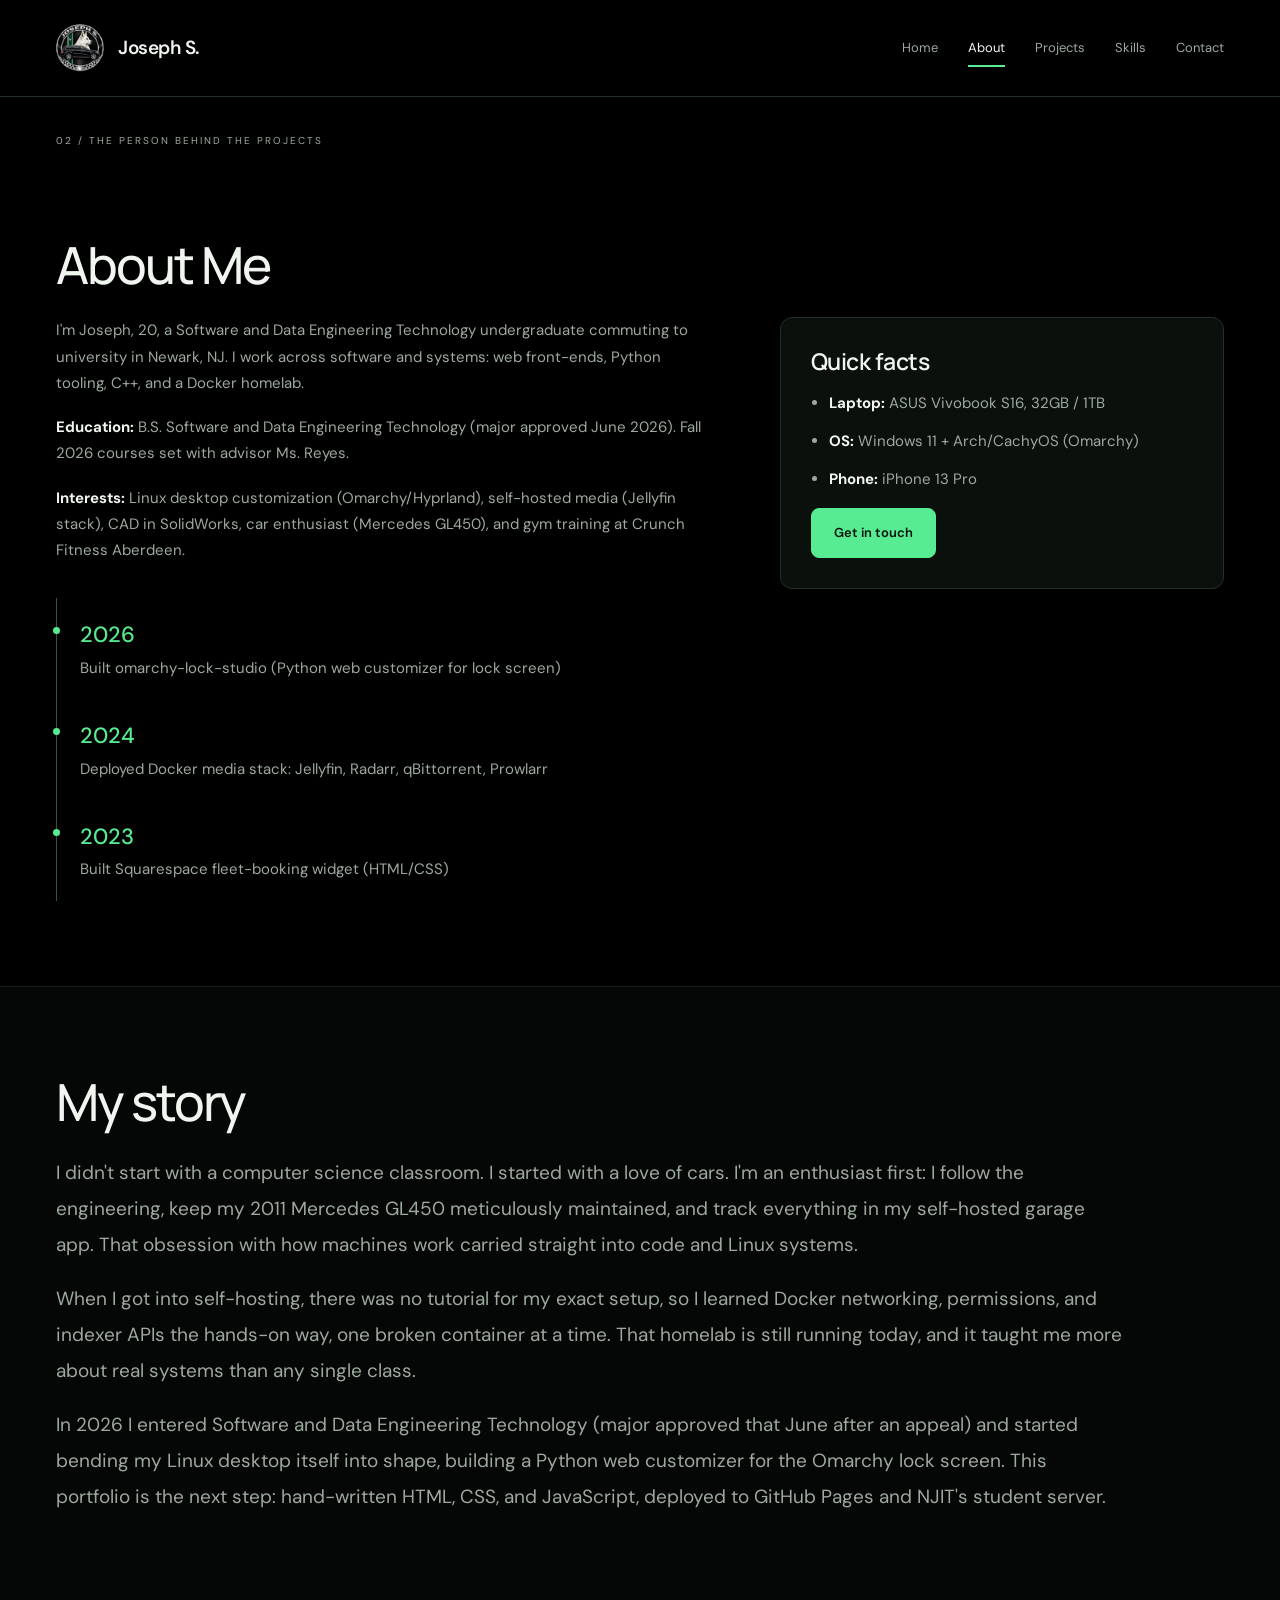
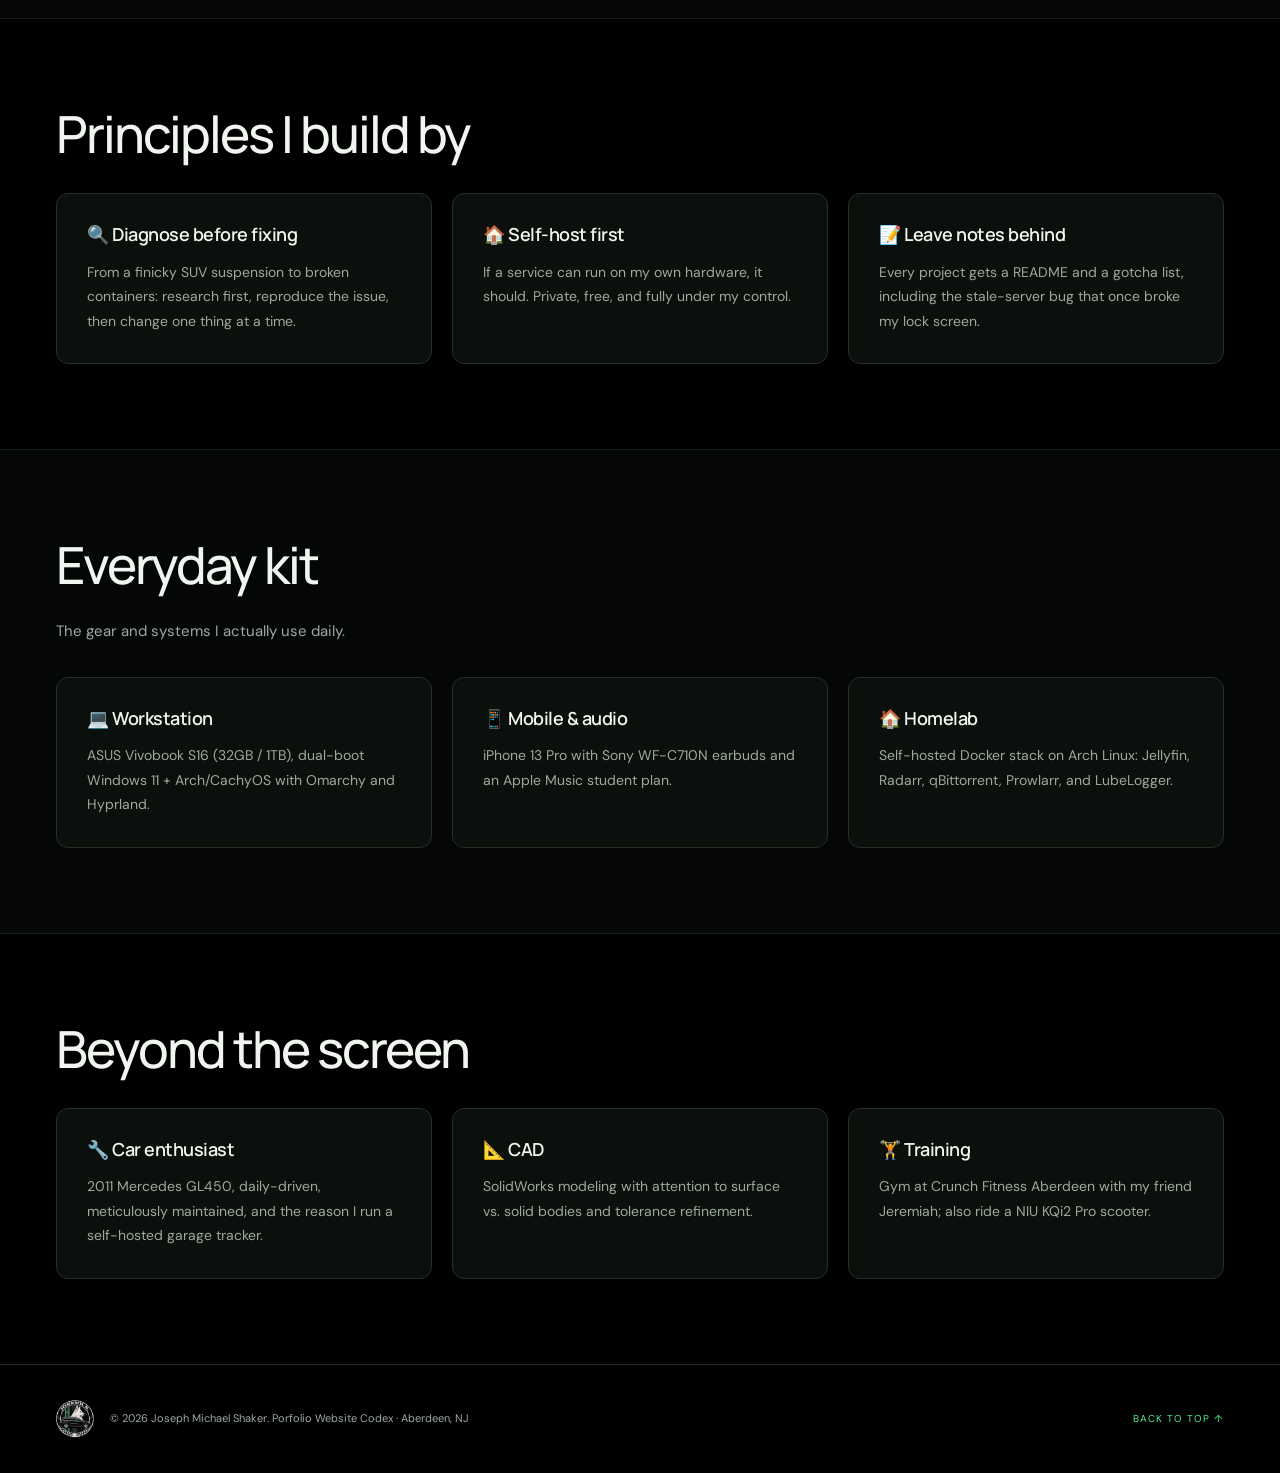
==== about.html @ 9e09e81d "Customize five-page Joseph Shaker portfolio with accessible motion" ====
<!DOCTYPE html>
<html lang="en">
<head>
  <meta charset="UTF-8" />
  <meta name="viewport" content="width=device-width, initial-scale=1.0" />
  <meta name="theme-color" content="#000000" />
  <meta name="description" content="About Joseph Michael Shaker, background, education, and interests." />
  <title>Porfolio Website Codex | About Me | Joseph Michael Shaker</title>
  <link rel="icon" href="assets/logo.png" />
  <link rel="stylesheet" href="styles.css" />
</head>
<body id="top">
  <div class="scroll-progress" aria-hidden="true"></div>
  <a class="skip-link" href="#main">Skip to main content</a>

  <header class="site-header">
    <div class="container header-inner">
      <a class="brand" href="index.html" aria-label="Joseph Shaker home"><img class="logo" src="assets/logo.png" alt="Joseph S. logo" width="512" height="512" /><span>Joseph S.</span></a>
      <nav class="site-nav" id="site-nav" aria-label="Primary">
        <ul>
          <li><a href="index.html" class="nav-link">Home</a></li>
          <li><a href="about.html" class="nav-link active" aria-current="page">About</a></li>
          <li><a href="projects.html" class="nav-link">Projects</a></li>
          <li><a href="skills.html" class="nav-link">Skills</a></li>
          <li><a href="contact.html" class="nav-link">Contact</a></li>
        </ul>
      </nav>
      <button class="nav-toggle" id="nav-toggle" aria-expanded="false" aria-controls="site-nav" aria-label="Toggle navigation menu">
        <span></span><span></span><span></span>
      </button>
    </div>
  </header>

  <main id="main">
    <div class="page-label container">02 / THE PERSON BEHIND THE PROJECTS</div>
    <section id="about" class="section" aria-labelledby="about-heading">
      <div class="container">
        <h2 id="about-heading">About Me</h2>
        <div class="two-col">
          <div>
            <p>I'm Joseph, 20, a Software and Data Engineering Technology undergraduate commuting to university in Newark, NJ. I work across software and systems: web front-ends, Python tooling, C++, and a Docker homelab.</p>
            <p><strong>Education:</strong> B.S. Software and Data Engineering Technology (major approved June 2026). Fall 2026 courses set with advisor Ms. Reyes.</p>
            <p><strong>Interests:</strong> Linux desktop customization (Omarchy/Hyprland), self-hosted media (Jellyfin stack), CAD in SolidWorks, car enthusiast (Mercedes GL450), and gym training at Crunch Fitness Aberdeen.</p>
            <div class="timeline">
              <div class="timeline-item"><span>2026</span>Built omarchy-lock-studio (Python web customizer for lock screen)</div>
              <div class="timeline-item"><span>2024</span>Deployed Docker media stack: Jellyfin, Radarr, qBittorrent, Prowlarr</div>
              <div class="timeline-item"><span>2023</span>Built Squarespace fleet-booking widget (HTML/CSS)</div>
            </div>
          </div>
          <aside class="info-card" aria-label="Quick facts">
            <h3>Quick facts</h3>
            <ul>
              <li><strong>Laptop:</strong> ASUS Vivobook S16, 32GB / 1TB</li>
              <li><strong>OS:</strong> Windows 11 + Arch/CachyOS (Omarchy)</li>
              <li><strong>Phone:</strong> iPhone 13 Pro</li>
            </ul>
            <a class="btn btn-primary" href="contact.html">Get in touch</a>
          </aside>
        </div>
      </div>
    </section>

    <section class="section section-alt story" aria-labelledby="story-heading">
      <div class="container">
        <h2 id="story-heading">My story</h2>
        <p>I didn't start with a computer science classroom. I started with a love of cars. I'm an enthusiast first: I follow the engineering, keep my 2011 Mercedes GL450 meticulously maintained, and track everything in my self-hosted garage app. That obsession with how machines work carried straight into code and Linux systems.</p>
        <p>When I got into self-hosting, there was no tutorial for my exact setup, so I learned Docker networking, permissions, and indexer APIs the hands-on way, one broken container at a time. That homelab is still running today, and it taught me more about real systems than any single class.</p>
        <p>In 2026 I entered Software and Data Engineering Technology (major approved that June after an appeal) and started bending my Linux desktop itself into shape, building a Python web customizer for the Omarchy lock screen. This portfolio is the next step: hand-written HTML, CSS, and JavaScript, deployed to GitHub Pages and NJIT's student server.</p>
      </div>
    </section>

    <section class="section" aria-labelledby="principles-heading">
      <div class="container">
        <h2 id="principles-heading">Principles I build by</h2>
        <div class="card-grid">
          <div class="mini-card">
            <h3>🔍 Diagnose before fixing</h3>
            <p>From a finicky SUV suspension to broken containers: research first, reproduce the issue, then change one thing at a time.</p>
          </div>
          <div class="mini-card">
            <h3>🏠 Self-host first</h3>
            <p>If a service can run on my own hardware, it should. Private, free, and fully under my control.</p>
          </div>
          <div class="mini-card">
            <h3>📝 Leave notes behind</h3>
            <p>Every project gets a README and a gotcha list, including the stale-server bug that once broke my lock screen.</p>
          </div>
        </div>
      </div>
    </section>

    <section class="section section-alt" aria-labelledby="kit-heading">
      <div class="container">
        <h2 id="kit-heading">Everyday kit</h2>
        <p class="section-sub">The gear and systems I actually use daily.</p>
        <div class="card-grid">
          <div class="mini-card">
            <h3>💻 Workstation</h3>
            <p>ASUS Vivobook S16 (32GB / 1TB), dual-boot Windows 11 + Arch/CachyOS with Omarchy and Hyprland.</p>
          </div>
          <div class="mini-card">
            <h3>📱 Mobile &amp; audio</h3>
            <p>iPhone 13 Pro with Sony WF-C710N earbuds and an Apple Music student plan.</p>
          </div>
          <div class="mini-card">
            <h3>🏠 Homelab</h3>
            <p>Self-hosted Docker stack on Arch Linux: Jellyfin, Radarr, qBittorrent, Prowlarr, and LubeLogger.</p>
          </div>
        </div>
      </div>
    </section>

    <section class="section" aria-labelledby="beyond-heading">
      <div class="container">
        <h2 id="beyond-heading">Beyond the screen</h2>
        <div class="card-grid">
          <div class="mini-card">
            <h3>🔧 Car enthusiast</h3>
            <p>2011 Mercedes GL450, daily-driven, meticulously maintained, and the reason I run a self-hosted garage tracker.</p>
          </div>
          <div class="mini-card">
            <h3>📐 CAD</h3>
            <p>SolidWorks modeling with attention to surface vs. solid bodies and tolerance refinement.</p>
          </div>
          <div class="mini-card">
            <h3>🏋️ Training</h3>
            <p>Gym at Crunch Fitness Aberdeen with my friend Jeremiah; also ride a NIU KQi2 Pro scooter.</p>
          </div>
        </div>
      </div>
    </section>
  </main>

  <footer class="site-footer">
    <div class="container footer-inner">
      <p class="footer-brand"><img class="footer-logo" src="assets/logo.png" alt="Joseph S. logo" width="512" height="512" /><span>© <span id="year"></span> Joseph Michael Shaker. Porfolio Website Codex · Aberdeen, NJ</span></p>
      <p><a href="#top">Back to top ↑</a></p>
    </div>
  </footer>

  <script src="script.js" defer></script>
</body>
</html>
---- styles.css ----
@import url('https://fonts.googleapis.com/css2?family=DM+Sans:wght@400;500;600;700&family=Manrope:wght@400;500;600;700;800&display=swap');
:root{--bg:#000;--card:#0b100d;--text:#f1f5f0;--muted:#9da99f;--accent:#57ec91;--border:#223028;--ease:cubic-bezier(.16,1,.3,1);--max:1280px}
*{box-sizing:border-box}html{scroll-behavior:smooth;scroll-padding-top:100px}body{margin:0;background:var(--bg);color:var(--text);font:15px/1.75 'DM Sans',system-ui,sans-serif}h1,h2,h3{font-family:'Manrope',system-ui,sans-serif;line-height:1.15}h1{font-size:clamp(58px,6.6vw,98px);font-weight:500;letter-spacing:-5px;margin:25px 0}h2{font-size:clamp(32px,4vw,56px);font-weight:500;letter-spacing:-2px;margin:0 0 24px}h3{font-size:20px;font-weight:600;letter-spacing:-.5px;margin:0 0 15px}p{margin:0 0 18px;color:var(--muted)}strong{color:var(--text)}a{color:var(--accent);text-decoration:none;text-underline-offset:5px}a:hover{text-decoration:underline}button,input,textarea{font:inherit}button{cursor:pointer}button,a,input,textarea,summary,[tabindex]{-webkit-tap-highlight-color:transparent}a:focus-visible,button:focus-visible,input:focus-visible,textarea:focus-visible,summary:focus-visible,[tabindex]:focus-visible{outline:3px solid var(--accent);outline-offset:5px}img{max-width:100%;display:block}.container{width:calc(100% - 112px);max-width:var(--max);margin:auto}.sr-only{position:absolute;width:1px;height:1px;padding:0;margin:-1px;overflow:hidden;clip-path:inset(50%);white-space:nowrap;border:0}.skip-link{position:fixed;top:-100px;left:24px;z-index:110;background:var(--accent);color:#000;padding:10px 20px;border-radius:6px}.skip-link:focus{top:12px}.scroll-progress{position:fixed;top:0;left:0;height:3px;width:100%;transform:scaleX(0);transform-origin:left;background:var(--accent);z-index:100;pointer-events:none}
.site-header{position:sticky;top:0;z-index:50;background:#000e;border-bottom:1px solid var(--border);backdrop-filter:blur(18px);-webkit-backdrop-filter:blur(18px)}.header-inner{display:flex;justify-content:space-between;align-items:center;height:96px;transition:height .6s var(--ease)}.site-header.scrolled .header-inner{height:66px}.brand{display:flex;align-items:center;gap:14px;color:var(--text);font-size:19px;font-weight:600;letter-spacing:-.5px}.brand:hover{text-decoration:none}.logo{width:48px;height:48px;object-fit:contain;border-radius:10px;transition:width .6s var(--ease),height .6s var(--ease)}.scrolled .logo{width:38px;height:38px}.site-nav ul{display:flex;gap:30px;margin:0;padding:0;list-style:none}.nav-link{display:block;font-size:13px;color:var(--muted);padding:9px 0;position:relative}.nav-link.active,.nav-link:hover{color:var(--text);text-decoration:none}.nav-link.active:after{content:'';position:absolute;bottom:1px;left:0;right:0;height:2px;background:var(--accent)}.nav-toggle{display:none;background:transparent;border:1px solid var(--border);border-radius:8px;padding:8px;color:var(--accent)}.nav-toggle span{width:23px;height:2px;background:currentColor;display:block;margin:5px}.page-label{font-size:10px;letter-spacing:2px;color:var(--muted);padding-top:35px}.hero{padding:60px 0 80px;position:relative;overflow:hidden}.hero:before{content:'';position:absolute;right:-150px;top:-150px;width:700px;height:700px;background:radial-gradient(ellipse,#13332188,transparent 65%);pointer-events:none}.hero-grid{display:grid;grid-template-columns:1.5fr .85fr;gap:70px;align-items:center}.hero h1 span{color:var(--accent)}.eyebrow{font-size:10px;letter-spacing:2px;color:var(--muted);display:flex;align-items:center;gap:12px}.status-dot{height:7px;width:7px;background:var(--accent);border-radius:50%;box-shadow:0 0 15px #57ec9144}.subtitle{color:var(--accent);font-size:17px;min-height:32px}.caret{animation:blink 1s steps(1) infinite}@keyframes blink{50%{opacity:0}}.lede{font-size:17px;line-height:1.85;max-width:55ch}.hero-actions{display:flex;gap:12px;flex-wrap:wrap;margin:30px 0}.btn{display:inline-flex;align-items:center;justify-content:center;padding:13px 22px;border:1px solid var(--border);border-radius:8px;font-size:13px;font-weight:600;transition:background .25s,transform .25s}.btn:hover{text-decoration:none;transform:translateY(-2px)}.btn-primary{background:var(--accent);color:#07120b;border-color:var(--accent)}.btn-primary:hover{background:#90ffb8}.btn-ghost{color:var(--text);background:#0b100d}.hero-meta{padding:0;list-style:none;font-size:11px;color:var(--muted);display:flex;flex-wrap:wrap;gap:8px 20px;max-width:500px}.hero-card{border:1px solid #314239;background:#0d1510;border-radius:16px;padding:14px 14px 24px;position:relative;transform:translateY(var(--parallax,0px)) rotate(2deg);box-shadow:0 24px 70px #0008}.portrait-frame{overflow:hidden;border-radius:9px}.headshot{width:100%;aspect-ratio:1/1.08;object-fit:cover;object-position:center 25%;transform:scale(var(--scrub-scale,1));transition:transform .15s linear}.portrait-label{display:block;font-size:8px;letter-spacing:2px;color:var(--accent);margin:20px 12px 12px}.hero-card-name{font-family:'Manrope',sans-serif;font-size:23px;letter-spacing:-.8px;color:var(--text);margin:0 12px 3px}.hero-card-role{font-size:12px;margin:0 12px 15px}.hero-card-tags{display:flex;gap:7px;flex-wrap:wrap;margin:0 12px}.hero-card-tags span{font-size:10px;border:1px solid #2e4436;border-radius:5px;padding:3px 10px;color:var(--accent)}.ticker{overflow:hidden;border-block:1px solid var(--border);padding:20px 0;background:#050805}.ticker-track{display:flex;width:max-content;animation:ticker 45s linear infinite;gap:40px}.ticker-track span{font-family:'Manrope',sans-serif;font-size:13px;color:var(--muted);white-space:nowrap;letter-spacing:.5px}.ticker-track span:before{content:'✦';color:var(--accent);margin-right:40px}.ticker:hover .ticker-track,.ticker:focus .ticker-track,.ticker:focus-within .ticker-track{animation-play-state:paused}@keyframes ticker{to{transform:translateX(-50%)}}
.section{padding:85px 0}.section-alt{background:#040705;border-block:1px solid #152019}.section-sub{max-width:65ch;margin-bottom:32px}.stats-band{display:grid;grid-template-columns:repeat(4,1fr);border:1px solid var(--border);border-radius:12px;overflow:hidden;margin-top:30px;background:var(--card)}.stat{padding:32px;border-right:1px solid var(--border)}.stat:last-child{border:0}.stat b{display:block;font-family:'Manrope',sans-serif;font-size:62px;line-height:1.25;font-weight:500;letter-spacing:-3px;color:var(--accent)}.stat span{font-size:12px;color:var(--muted)}.feature-grid,.card-grid{display:grid;grid-template-columns:repeat(3,minmax(0,1fr));gap:20px;margin-top:30px}.feature-card{border:1px solid var(--border);border-radius:12px;background:var(--card);overflow:hidden;transition:border-color .3s,transform .5s var(--ease)}.feature-card:hover{transform:translateY(-5px);border-color:#476750}.feature-card img{width:100%;aspect-ratio:16/10;object-fit:cover;object-position:top;transform:scale(calc(var(--scrub-scale,1) + var(--hover-scale,0)));transition:transform .4s var(--ease)}.feature-card:hover img{--hover-scale:.04}.feature-card>div{position:relative;padding:25px;background:var(--card);border-top:1px solid var(--border)}.feature-card h3{font-size:19px}.feature-card p{font-size:13px;margin-bottom:16px}.feature-card p:last-child{margin:0}.feature-card a{display:inline-block;padding:6px 0}.mini-card,.info-card,.skill-group,.step{padding:30px;background:var(--card);border:1px solid var(--border);border-radius:12px}.mini-card{transition:border-color .3s}.mini-card:hover{border-color:#41604b}.mini-card p{font-size:14px}.mini-card p:last-child{margin-bottom:0}.mini-card h3{font-size:18px}.steps{display:grid;grid-template-columns:repeat(4,minmax(0,1fr));gap:18px;counter-reset:step;margin-top:30px}.steps-3{grid-template-columns:repeat(3,minmax(0,1fr))}.step{counter-increment:step}.step h3{font-size:17px}.step h3:before{content:counter(step,decimal-leading-zero);display:block;color:var(--accent);font-size:12px;letter-spacing:2px;margin-bottom:35px}.step p{font-size:13px;margin:0}.mt{margin-top:70px}.cta-banner{margin-top:60px;border:1px solid #36513e;border-radius:14px;padding:40px;background:linear-gradient(120deg,#112319,#050806);display:flex;justify-content:space-between;align-items:center;gap:30px}.cta-banner h3{font-size:26px;max-width:620px}.cta-banner p{margin:0;max-width:60ch}.cta-banner .btn{flex-shrink:0}.two-col{display:grid;grid-template-columns:1.25fr .85fr;gap:70px;align-items:start}.info-card h3{font-size:23px}.info-card ul{padding-left:18px;color:var(--muted)}.info-card li{margin:12px 0}.timeline{margin-top:35px;display:grid;gap:0}.timeline-item{padding:18px 0 18px 23px;border-left:1px solid #35563f;position:relative;color:var(--muted)}.timeline-item:before{content:'';position:absolute;left:-4px;top:29px;width:7px;height:7px;border-radius:50%;background:var(--accent)}.timeline-item span{display:block;color:var(--accent);font-size:22px;font-weight:500}.story p{font-size:19px;line-height:1.9;max-width:82ch}
.carousel{position:relative}.carousel:focus-visible{border-radius:12px}.carousel-track{display:grid;gap:25px}.project-card{border:1px solid var(--border);border-radius:14px;overflow:hidden;background:var(--card);scroll-margin-top:110px}.project-image{background:#070a08;overflow:hidden;border-bottom:1px solid var(--border);padding:24px}.project-image img{width:100%;height:auto;max-height:600px;object-fit:contain;transform:scale(calc(var(--scrub-scale,1) + var(--hover-scale,0)));transition:transform .4s var(--ease)}.project-image:hover img{--hover-scale:.025}.project-body{padding:36px;max-width:1000px}.project-body h3{font-size:32px;letter-spacing:-1px}.project-body p{max-width:80ch}.stack{font-size:11px;color:var(--accent);letter-spacing:.7px}.highlights{padding-left:20px;color:var(--muted);font-size:14px}.highlights li{margin:7px 0}.carousel-controls{display:flex;justify-content:space-between;align-items:center;gap:15px;margin:24px 0}.carousel-controls[hidden],.project-card[hidden]{display:none}.carousel-controls>button{padding:10px 20px;background:var(--card);border:1px solid var(--border);border-radius:7px;color:var(--text)}.dots{display:flex;gap:9px}.dots button{height:12px;width:12px;border:0;border-radius:50%;background:#34443a;padding:0;position:relative}.dots button:before{content:'';position:absolute;inset:-10px}.dots button[aria-pressed=true]{background:var(--accent)}.project-grid-fallback{padding:25px;background:var(--card);border:1px solid var(--border);border-radius:12px}.small-note{font-size:12px;color:var(--muted)}code{font-size:.88em;overflow-wrap:anywhere;color:#c4ead0}
.skills-grid{display:grid;grid-template-columns:1fr 1.2fr .9fr;gap:20px}.skill-list{list-style:none;padding:0;display:grid;gap:24px}.skill-list span{font-size:13px;display:block;margin-bottom:9px}.bar{height:5px;border-radius:4px;background:#1c2a21;overflow:hidden}.bar i{display:block;width:var(--w);height:100%;background:var(--accent);border-radius:4px;transition:width 1.5s var(--ease)}.motion-ready .skill-list li:not(.visible) .bar i{width:0}.chips{display:flex;gap:9px;flex-wrap:wrap;list-style:none;padding:0}.chips li{padding:6px 11px;border:1px solid #2b4133;border-radius:6px;font-size:12px;color:#c9ddcd;background:#101b13}.checklist{padding-left:18px;color:var(--muted);font-size:13px}.checklist li{margin:12px 0}.contact-list{list-style:none;padding:0;display:grid;gap:13px;margin:30px 0}.contact-list a{overflow-wrap:anywhere}.heading-row{display:flex;gap:20px;align-items:center;margin-bottom:30px}.heading-row h2{font-size:64px;margin:0}.heading-logo{width:64px;height:64px;border-radius:10px;object-fit:contain}.badge{display:inline-flex;align-items:center;gap:7px;padding:7px 12px;border:1px solid #34503d;background:#102017;color:var(--accent);font-size:11px;border-radius:20px}.contact-form{background:var(--card);border:1px solid var(--border);border-radius:14px;padding:32px}.form-note{font-size:12px}.field{display:grid;gap:8px;margin-bottom:14px}label{font-size:12px;color:var(--text)}input,textarea{width:100%;background:#020503;border:1px solid #33483a;border-radius:7px;color:var(--text);padding:12px 14px}textarea{resize:vertical;min-height:130px}input[aria-invalid=true],textarea[aria-invalid=true]{border-color:#fa9f9f}.error{min-height:18px;color:#fa9f9f;font-size:11px}#form-status{margin:18px 0 0;color:var(--accent);font-size:12px}.contact-form .btn{width:100%}.faq{margin-top:80px;max-width:var(--max)}.faq details{border-bottom:1px solid var(--border);padding:22px 0}.faq summary{cursor:pointer;color:var(--text);font-size:17px;list-style:none;display:flex;justify-content:space-between;gap:20px}.faq summary::-webkit-details-marker{display:none}.faq summary:after{content:'+';color:var(--accent);font-size:25px;line-height:1}.faq details[open] summary:after{content:'−'}.faq details p{max-width:80ch;margin:18px 0 0}.site-footer{border-top:1px solid var(--border);padding:35px 0}.footer-inner{display:flex;justify-content:space-between;gap:25px;align-items:center}.footer-inner p{margin:0;font-size:11px}.footer-brand{display:flex;align-items:center;gap:16px}.footer-logo{width:38px;height:38px;object-fit:contain;border-radius:8px;flex-shrink:0}.site-footer a{font-size:10px;letter-spacing:1px;text-transform:uppercase}
.motion-ready .reveal{opacity:0;transform:translateY(32px);transition:opacity .95s var(--ease),transform .95s var(--ease)}.motion-ready .reveal.visible{opacity:1;transform:none}.motion-ready .hero-text>*{animation:rise .9s var(--ease) both}.motion-ready .hero-text>*:nth-child(2){animation-delay:.08s}.motion-ready .hero-text>*:nth-child(3){animation-delay:.16s}.motion-ready .hero-text>*:nth-child(4){animation-delay:.24s}.motion-ready .hero-text>*:nth-child(5){animation-delay:.32s}.motion-ready .hero-text>*:nth-child(6){animation-delay:.4s}@keyframes rise{from{opacity:0;transform:translateY(26px)}to{opacity:1;transform:none}}
@media(min-width:1600px){:root{--max:1420px}.hero{padding:90px 0 110px}h1{font-size:110px}.hero-grid{gap:110px}}
@media(max-width:1100px){.container{width:calc(100% - 72px)}.hero-grid{gap:40px;grid-template-columns:1.3fr .8fr}h1{font-size:70px}.two-col{gap:35px}.skills-grid{grid-template-columns:1fr 1fr}.skill-group:last-child{grid-column:1/-1}.steps{grid-template-columns:repeat(2,minmax(0,1fr))}.steps-3{grid-template-columns:repeat(3,minmax(0,1fr))}.mini-card,.skill-group,.step{padding:24px}.hero-meta{display:grid}.feature-card>div{padding:20px}}
@media(max-width:800px){.container{width:calc(100% - 48px)}.header-inner{height:80px}.js .nav-toggle{display:block}.js .site-nav{display:none;position:absolute;top:100%;left:0;right:0;background:#050b07;border-bottom:1px solid var(--border);padding:20px 24px}.js .site-nav.open{display:block}.js .site-nav ul{display:grid;gap:10px}.site-nav ul{gap:14px}.nav-link{font-size:12px}.brand{font-size:16px;gap:8px}.logo{width:38px;height:38px}.hero-grid{grid-template-columns:1fr 1fr;gap:25px}h1{font-size:54px;letter-spacing:-3px}.lede{font-size:14px}.subtitle{font-size:13px}.eyebrow{font-size:8px;letter-spacing:1px}.hero-card-name{font-size:19px}.hero-card-role{font-size:10px}.portrait-label{font-size:7px;letter-spacing:1px}.feature-grid,.card-grid{grid-template-columns:repeat(2,minmax(0,1fr))}.feature-card:last-child,.mini-card:last-child:nth-child(odd){grid-column:1/-1}.feature-card:last-child img{max-height:280px}.two-col{grid-template-columns:1fr}.info-card{max-width:600px}.stats-band{grid-template-columns:repeat(2,1fr)}.stat:nth-child(2){border-right:0}.stat:nth-child(-n+2){border-bottom:1px solid var(--border)}.steps-3{grid-template-columns:1fr}.cta-banner{padding:30px}.project-body{padding:28px}.section{padding:65px 0}}
@media(max-width:560px){.container{width:calc(100% - 36px)}.page-label{padding-top:25px;font-size:8px}.hero{padding:40px 0 55px}.hero-grid,.two-col,.feature-grid,.card-grid,.skills-grid,.steps,.stats-band{grid-template-columns:1fr}.hero-grid{gap:40px}h1{font-size:58px;letter-spacing:-3px}h2{font-size:36px}.hero-card{max-width:350px;width:100%;margin:auto;transform:translateY(var(--parallax,0px)) rotate(1deg)}.hero-card-name{font-size:23px}.hero-card-role{font-size:12px}.portrait-label{font-size:8px}.lede{font-size:15px}.subtitle{font-size:14px}.hero-meta{font-size:10px}.feature-card:last-child,.mini-card:last-child:nth-child(odd),.skill-group:last-child{grid-column:auto}.stat{display:flex;align-items:center;gap:28px;border-right:0;border-bottom:1px solid var(--border);padding:20px 28px}.stat b{min-width:80px;font-size:48px}.stat span{font-size:13px}.cta-banner{display:block;padding:25px}.cta-banner .btn{margin-top:25px}.cta-banner h3{font-size:23px}.project-image{padding:10px}.project-body{padding:23px}.project-body h3{font-size:25px}.contact-form{padding:24px}.heading-row h2{font-size:48px}.heading-logo{width:48px;height:48px}.footer-inner{flex-wrap:wrap}.site-nav ul{flex-wrap:wrap;gap:8px 16px}.site-nav{max-width:240px}.js .site-nav{max-width:none}.site-header:not(.scrolled) .header-inner{height:auto;min-height:80px;padding-block:15px}.js .site-header:not(.scrolled) .header-inner{height:80px;padding-block:0}.section{padding:50px 0}.story p{font-size:16px}}
@media(prefers-reduced-motion:reduce){html{scroll-behavior:auto}*,*:before,*:after{animation:none!important;transition:none!important}.motion-ready .reveal{opacity:1;transform:none}.hero-card{transform:none}.headshot,.project-image img,.feature-card img{transform:none!important}.motion-ready .skill-list li:not(.visible) .bar i{width:var(--w)}.ticker-track{animation:none;flex-wrap:wrap;width:auto;gap:15px}.ticker-track span:before{margin-right:15px}.ticker-track span:nth-child(n+13){display:none}}
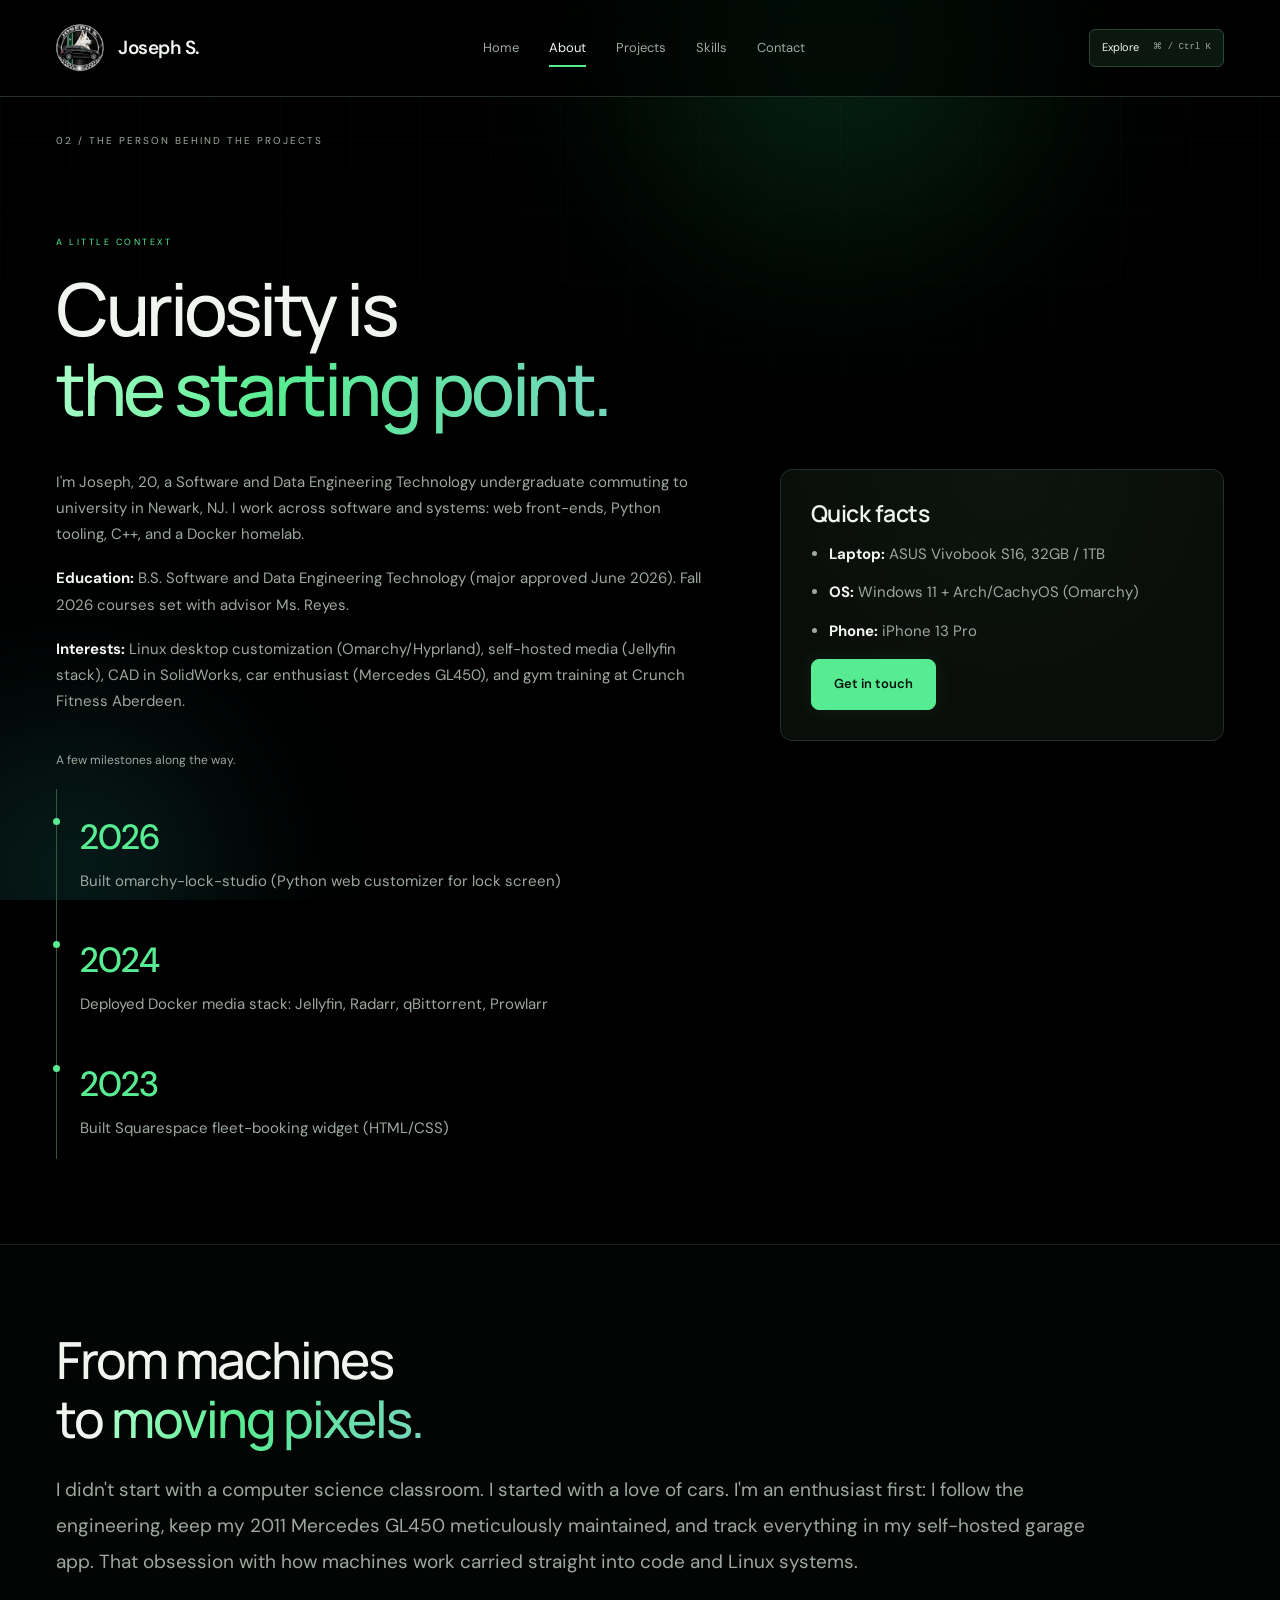
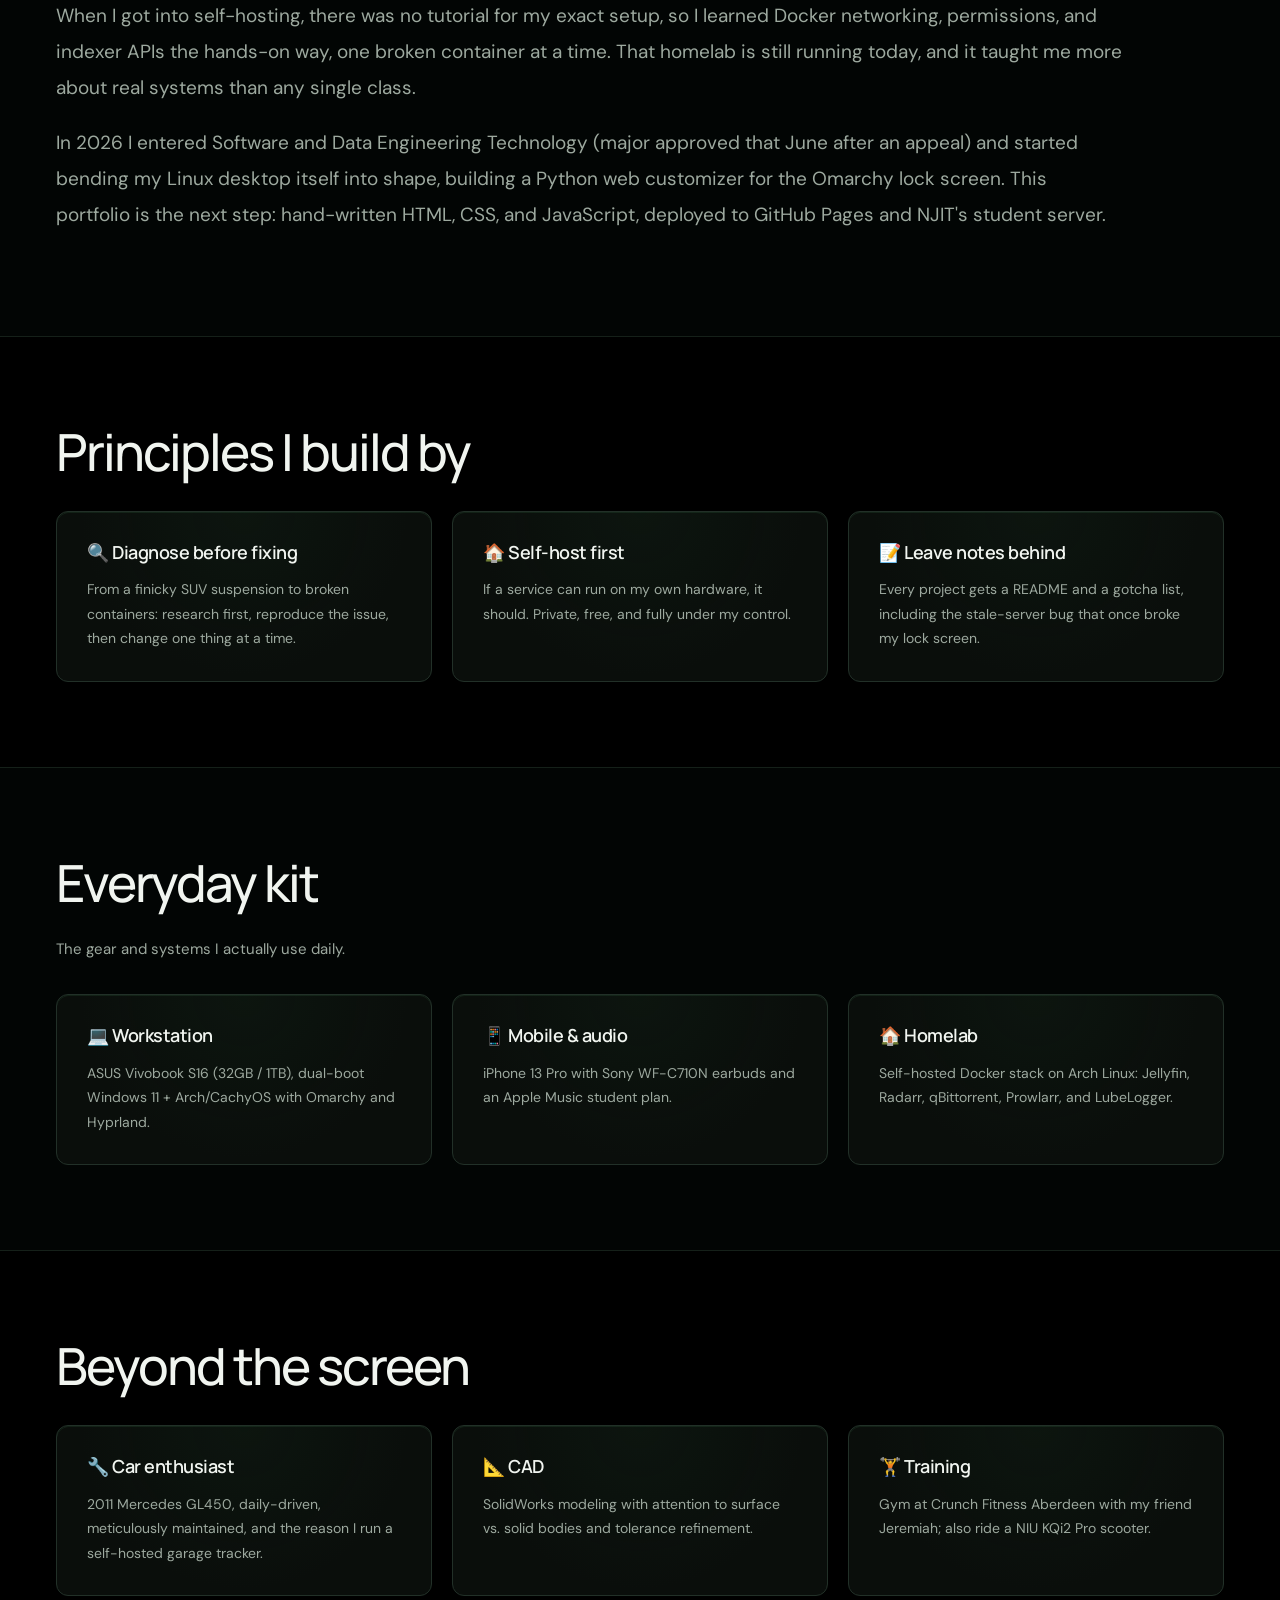
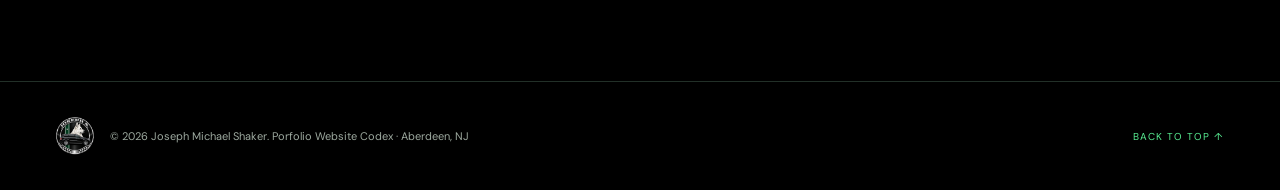
==== commit b641e4e9: "Add luminous interactive design and QR digital contact card" ====
--- a/about.html
+++ b/about.html
@@ -10,6 +10,7 @@
   <link rel="stylesheet" href="styles.css" />
 </head>
 <body id="top">
+  <div class="ambient-scene" aria-hidden="true"><div class="ambient-orb orb-a"></div><div class="ambient-orb orb-b"></div><div class="ambient-grid"></div></div>
   <div class="scroll-progress" aria-hidden="true"></div>
   <a class="skip-link" href="#main">Skip to main content</a>
 
@@ -25,6 +26,7 @@
           <li><a href="contact.html" class="nav-link">Contact</a></li>
         </ul>
       </nav>
+      <button class="quick-nav-button" type="button" data-open-command aria-label="Open quick navigation">Explore <kbd>⌘ / Ctrl K</kbd></button>
       <button class="nav-toggle" id="nav-toggle" aria-expanded="false" aria-controls="site-nav" aria-label="Toggle navigation menu">
         <span></span><span></span><span></span>
       </button>
@@ -35,13 +37,13 @@
     <div class="page-label container">02 / THE PERSON BEHIND THE PROJECTS</div>
     <section id="about" class="section" aria-labelledby="about-heading">
       <div class="container">
-        <h2 id="about-heading">About Me</h2>
+        <div class="section-kicker">A LITTLE CONTEXT</div><h1 id="about-heading" class="page-title">Curiosity is<br><span class="gradient-text">the starting point.</span></h1>
         <div class="two-col">
           <div>
             <p>I'm Joseph, 20, a Software and Data Engineering Technology undergraduate commuting to university in Newark, NJ. I work across software and systems: web front-ends, Python tooling, C++, and a Docker homelab.</p>
             <p><strong>Education:</strong> B.S. Software and Data Engineering Technology (major approved June 2026). Fall 2026 courses set with advisor Ms. Reyes.</p>
             <p><strong>Interests:</strong> Linux desktop customization (Omarchy/Hyprland), self-hosted media (Jellyfin stack), CAD in SolidWorks, car enthusiast (Mercedes GL450), and gym training at Crunch Fitness Aberdeen.</p>
-            <div class="timeline">
+            <div class="timeline"><p class="small-note">A few milestones along the way.</p>
               <div class="timeline-item"><span>2026</span>Built omarchy-lock-studio (Python web customizer for lock screen)</div>
               <div class="timeline-item"><span>2024</span>Deployed Docker media stack: Jellyfin, Radarr, qBittorrent, Prowlarr</div>
               <div class="timeline-item"><span>2023</span>Built Squarespace fleet-booking widget (HTML/CSS)</div>
@@ -62,7 +64,7 @@
 
     <section class="section section-alt story" aria-labelledby="story-heading">
       <div class="container">
-        <h2 id="story-heading">My story</h2>
+        <h2 id="story-heading">From machines<br>to <span class="gradient-text">moving pixels.</span></h2>
         <p>I didn't start with a computer science classroom. I started with a love of cars. I'm an enthusiast first: I follow the engineering, keep my 2011 Mercedes GL450 meticulously maintained, and track everything in my self-hosted garage app. That obsession with how machines work carried straight into code and Linux systems.</p>
         <p>When I got into self-hosting, there was no tutorial for my exact setup, so I learned Docker networking, permissions, and indexer APIs the hands-on way, one broken container at a time. That homelab is still running today, and it taught me more about real systems than any single class.</p>
         <p>In 2026 I entered Software and Data Engineering Technology (major approved that June after an appeal) and started bending my Linux desktop itself into shape, building a Python web customizer for the Omarchy lock screen. This portfolio is the next step: hand-written HTML, CSS, and JavaScript, deployed to GitHub Pages and NJIT's student server.</p>
@@ -138,6 +140,13 @@
     </div>
   </footer>
 
+  <dialog class="command-dialog" id="command-dialog" aria-labelledby="command-title">
+    <div class="command-head"><h2 id="command-title">Where to next?</h2><button type="button" data-close-command aria-label="Close quick navigation">×</button></div>
+    <label for="command-search" class="sr-only">Search pages</label><input id="command-search" type="search" placeholder="Find a page or project…" autocomplete="off" />
+    <nav aria-label="Quick navigation" class="command-links">
+      <a href="index.html">01 <span>Home</span> ↗</a><a href="about.html">02 <span>About Joseph</span> ↗</a><a href="projects.html">03 <span>Projects</span> ↗</a><a href="skills.html">04 <span>Skills &amp; tools</span> ↗</a><a href="contact.html">05 <span>Get in touch</span> ↗</a><a href="projects.html#project-1">↳ <span>Lock studio</span> ↗</a><a href="projects.html#project-2">↳ <span>Docker homelab</span> ↗</a><a href="projects.html#project-3">↳ <span>LubeLogger</span> ↗</a>
+    </nav><p class="command-empty" hidden>No matches. Try “contact” or “projects”.</p><p class="small-note">Escape to close · Tab to explore · Enter to open</p>
+  </dialog>
   <script src="script.js" defer></script>
 </body>
 </html>
--- a/styles.css
+++ b/styles.css
@@ -11,3 +11,13 @@
 @media(max-width:800px){.container{width:calc(100% - 48px)}.header-inner{height:80px}.js .nav-toggle{display:block}.js .site-nav{display:none;position:absolute;top:100%;left:0;right:0;background:#050b07;border-bottom:1px solid var(--border);padding:20px 24px}.js .site-nav.open{display:block}.js .site-nav ul{display:grid;gap:10px}.site-nav ul{gap:14px}.nav-link{font-size:12px}.brand{font-size:16px;gap:8px}.logo{width:38px;height:38px}.hero-grid{grid-template-columns:1fr 1fr;gap:25px}h1{font-size:54px;letter-spacing:-3px}.lede{font-size:14px}.subtitle{font-size:13px}.eyebrow{font-size:8px;letter-spacing:1px}.hero-card-name{font-size:19px}.hero-card-role{font-size:10px}.portrait-label{font-size:7px;letter-spacing:1px}.feature-grid,.card-grid{grid-template-columns:repeat(2,minmax(0,1fr))}.feature-card:last-child,.mini-card:last-child:nth-child(odd){grid-column:1/-1}.feature-card:last-child img{max-height:280px}.two-col{grid-template-columns:1fr}.info-card{max-width:600px}.stats-band{grid-template-columns:repeat(2,1fr)}.stat:nth-child(2){border-right:0}.stat:nth-child(-n+2){border-bottom:1px solid var(--border)}.steps-3{grid-template-columns:1fr}.cta-banner{padding:30px}.project-body{padding:28px}.section{padding:65px 0}}
 @media(max-width:560px){.container{width:calc(100% - 36px)}.page-label{padding-top:25px;font-size:8px}.hero{padding:40px 0 55px}.hero-grid,.two-col,.feature-grid,.card-grid,.skills-grid,.steps,.stats-band{grid-template-columns:1fr}.hero-grid{gap:40px}h1{font-size:58px;letter-spacing:-3px}h2{font-size:36px}.hero-card{max-width:350px;width:100%;margin:auto;transform:translateY(var(--parallax,0px)) rotate(1deg)}.hero-card-name{font-size:23px}.hero-card-role{font-size:12px}.portrait-label{font-size:8px}.lede{font-size:15px}.subtitle{font-size:14px}.hero-meta{font-size:10px}.feature-card:last-child,.mini-card:last-child:nth-child(odd),.skill-group:last-child{grid-column:auto}.stat{display:flex;align-items:center;gap:28px;border-right:0;border-bottom:1px solid var(--border);padding:20px 28px}.stat b{min-width:80px;font-size:48px}.stat span{font-size:13px}.cta-banner{display:block;padding:25px}.cta-banner .btn{margin-top:25px}.cta-banner h3{font-size:23px}.project-image{padding:10px}.project-body{padding:23px}.project-body h3{font-size:25px}.contact-form{padding:24px}.heading-row h2{font-size:48px}.heading-logo{width:48px;height:48px}.footer-inner{flex-wrap:wrap}.site-nav ul{flex-wrap:wrap;gap:8px 16px}.site-nav{max-width:240px}.js .site-nav{max-width:none}.site-header:not(.scrolled) .header-inner{height:auto;min-height:80px;padding-block:15px}.js .site-header:not(.scrolled) .header-inner{height:80px;padding-block:0}.section{padding:50px 0}.story p{font-size:16px}}
 @media(prefers-reduced-motion:reduce){html{scroll-behavior:auto}*,*:before,*:after{animation:none!important;transition:none!important}.motion-ready .reveal{opacity:1;transform:none}.hero-card{transform:none}.headshot,.project-image img,.feature-card img{transform:none!important}.motion-ready .skill-list li:not(.visible) .bar i{width:var(--w)}.ticker-track{animation:none;flex-wrap:wrap;width:auto;gap:15px}.ticker-track span:before{margin-right:15px}.ticker-track span:nth-child(n+13){display:none}}
+
+/* A luminous visual layer, built entirely with CSS. */
+body{isolation:isolate}.ambient-scene{position:fixed;inset:0;z-index:-1;overflow:hidden;pointer-events:none;background:#000}.ambient-orb{position:absolute;border-radius:50%;filter:blur(75px);opacity:.35;animation:aurora-drift 22s ease-in-out infinite alternate;will-change:transform}.orb-a{width:650px;height:650px;top:-280px;left:40%;background:radial-gradient(circle,#177b45,transparent 65%)}.orb-b{width:500px;height:500px;bottom:-220px;left:-180px;background:radial-gradient(circle,#1b736a,transparent 65%);animation-delay:-11s}.ambient-grid{position:absolute;inset:0;background-image:linear-gradient(#45a4690a 1px,transparent 1px),linear-gradient(90deg,#45a4690a 1px,transparent 1px);background-size:70px 70px;mask-image:linear-gradient(#000,transparent 75%)}@keyframes aurora-drift{to{transform:translate(100px,80px) scale(1.15)}}.site-header{background:#0009}.section-alt{background:#030705d9}.hero{overflow:hidden;padding-bottom:100px}.hero:before{display:none}.hero-grid{grid-template-columns:1.45fr .85fr;gap:80px}.hero h1{font-size:clamp(52px,5.5vw,84px);line-height:1.06;letter-spacing:-4.5px;max-width:820px}.hero h1 span,.gradient-text{background:linear-gradient(100deg,#aaffc9,#57ec91 40%,#75d6be);background-clip:text;-webkit-background-clip:text;color:transparent}.hero-signature{font-size:10px;letter-spacing:3px;color:#d1ddcf;display:flex;gap:20px;align-items:center;margin-bottom:28px}.hero-signature span{color:var(--accent);font-size:20px}.hero-visual{position:relative;padding:25px 12px 20px;min-width:0}.hero-orbit{position:absolute;border:1px solid #57ec9138;border-radius:50%;pointer-events:none}.orbit-outer{inset:0 -40px;transform:rotate(-25deg);animation:orbit-turn 40s linear infinite}.orbit-inner{inset:30px -65px;border-style:dashed;transform:rotate(25deg)}.orbit-outer:after{content:'';position:absolute;left:12%;top:12%;width:10px;height:10px;background:var(--accent);border-radius:50%;box-shadow:0 0 25px #57ec91}.hero-card{box-shadow:0 20px 100px #1e7b4326;transform:translateY(var(--parallax,0px)) rotate(calc(2deg + var(--tilt-y,0deg))) rotateX(var(--tilt-x,0deg));transition:transform .4s var(--ease);z-index:1}.floating-label{position:absolute;z-index:3;border:1px solid #496651;background:#09120ddd;backdrop-filter:blur(10px);border-radius:30px;padding:9px 15px;font-size:8px;letter-spacing:1px;color:var(--accent)}.label-top{top:0;right:-10px;animation:float-label 5s ease-in-out infinite}.terminal-badge{position:relative;z-index:2;display:flex;align-items:center;gap:12px;border:1px solid #33553d;border-radius:8px;background:#08100ded;padding:13px 16px;margin:-7px -15px 0 15px;transform:rotate(-2deg);box-shadow:0 10px 35px #0008}.terminal-badge code{font-size:10px;color:#bddec5}.terminal-dot{width:6px;height:6px;border-radius:50%;background:var(--accent);flex-shrink:0}@keyframes orbit-turn{to{transform:rotate(335deg)}}@keyframes float-label{50%{transform:translateY(-9px)}}.section-kicker{color:var(--accent);font-size:9px;letter-spacing:2.5px;margin-bottom:18px}.page-title{font-size:clamp(45px,5.7vw,85px);line-height:1.1;letter-spacing:-3.5px;margin:0 0 40px}.section>.container>h2{max-width:1000px}.mini-card,.step,.skill-group,.feature-card,.info-card,.contact-form,.focus-console{position:relative;background:radial-gradient(circle at var(--pointer-x,50%) var(--pointer-y,0%),#183b2428,transparent 65%),#0b100de8}.mini-card:before,.step:after,.skill-group:before{content:'';position:absolute;inset:0;border-radius:inherit;pointer-events:none;box-shadow:inset 0 1px 0 #73ec8f15}.mini-card:hover,.step:hover,.skill-group:hover{border-color:#457b54}.stat b{text-shadow:0 0 45px #57ec9125}.stat{background:linear-gradient(140deg,#0e1a12,#080c09)}.cta-banner{background:radial-gradient(ellipse at 10% 20%,#185e3244,transparent 65%),linear-gradient(120deg,#0b2014,#050806);position:relative;overflow:hidden}.cta-banner:before{content:'';position:absolute;right:-50px;top:-100px;width:280px;height:280px;border:1px solid #57ec9122;border-radius:50%;pointer-events:none}.btn-primary{box-shadow:0 0 20px #57ec9115}.btn-primary:hover{box-shadow:0 0 30px #57ec9140}.project-picker{display:grid;grid-template-columns:repeat(3,1fr);gap:15px;margin:35px 0}.project-picker a{display:block;border:1px solid var(--border);border-radius:10px;padding:20px;background:#0a130d;color:var(--text);font-size:17px;transition:border-color .3s,background .3s}.project-picker a span{display:block;color:var(--muted);font-size:8px;letter-spacing:1.5px;margin-bottom:8px}.project-picker a:hover,.project-picker a[aria-current=true]{text-decoration:none;border-color:var(--accent);background:#12241a}.project-card:not([hidden]){animation:project-enter .55s var(--ease)}@keyframes project-enter{from{opacity:.3;transform:translateY(12px)}to{opacity:1;transform:none}}.project-image{background:radial-gradient(ellipse at center,#223b2b,#080d0a);padding:35px}.project-image img{border:1px solid #3a5040;border-radius:8px;box-shadow:0 15px 60px #0007}.focus-console{display:grid;grid-template-columns:1fr auto;gap:15px 30px;border:1px solid var(--border);border-radius:12px;padding:28px;margin-bottom:25px}.focus-console .section-kicker{display:block;margin-bottom:9px}.focus-console h3{margin:0}.focus-console>p{grid-column:1/-1;max-width:90ch;font-size:13px;margin:0}.focus-controls{display:flex;align-items:center;gap:7px}.focus-controls button{background:#07100a;border:1px solid #36513e;border-radius:20px;padding:7px 18px;color:var(--muted);font-size:12px}.focus-controls button[aria-pressed=true]{background:var(--accent);color:#000;border-color:var(--accent)}.timeline-item span{font-size:35px;letter-spacing:-1px}.timeline-item{transition:background .3s,padding .3s}.timeline-item:hover{background:#57ec9108;padding-left:30px}.heading-row{align-items:start;gap:25px}.heading-row .page-title{font-size:clamp(42px,4.8vw,70px);letter-spacing:-3px;margin:0}.heading-logo{margin-top:8px;flex-shrink:0}.connection-panel{margin-top:75px;display:grid;grid-template-columns:1.3fr .7fr;gap:60px;padding:50px;border:1px solid #365940;border-radius:18px;background:radial-gradient(ellipse at 0% 0%,#15402977,transparent 65%),#090f0c}.connection-copy p{max-width:62ch}.connection-actions{display:flex;gap:10px;flex-wrap:wrap}.connection-actions .btn{font-size:11px;padding:12px 17px}.qr-card{align-self:center;background:#fff;border:8px solid #fff;border-radius:14px;color:#102517;text-align:center;padding:12px;box-shadow:0 0 60px #57ec9118}.qr-card img{width:100%;height:auto;max-width:300px;margin:auto;image-rendering:pixelated}.qr-card p{font-size:8px;letter-spacing:1.5px;color:#233628;margin:10px 0}.qr-card a{font-size:11px;color:#1a5431}.utility-status{min-height:22px;margin:15px 0 0;color:var(--accent);font-size:12px}.quick-nav-button{border:1px solid #294835;border-radius:6px;background:#0c1710;color:var(--text);font-size:11px;padding:8px 12px;display:flex;gap:14px;align-items:center}.quick-nav-button kbd{font-size:9px;color:var(--muted)}.command-dialog{position:fixed;width:min(560px,calc(100% - 32px));max-height:85vh;border:1px solid #41684c;border-radius:16px;padding:26px;color:var(--text);background:#08100def;backdrop-filter:blur(30px);box-shadow:0 30px 120px #000;overflow:auto}.command-dialog::backdrop{background:#000b;backdrop-filter:blur(8px)}.command-head{display:flex;justify-content:space-between;align-items:center;gap:20px}.command-head h2{font-size:28px;letter-spacing:-1px;margin:0 0 22px}.command-head button{border:0;background:transparent;color:var(--accent);font-size:30px;align-self:start}.command-dialog input{margin-bottom:17px}.command-links{display:grid;gap:4px;margin-bottom:20px}.command-links a{display:flex;gap:20px;padding:11px 12px;border-radius:7px;font-size:12px;color:var(--muted)}.command-links a span{flex:1;color:var(--text)}.command-links a:hover{background:#193723;text-decoration:none}.command-links a[hidden],.command-empty[hidden]{display:none}.command-dialog>.small-note{margin:0}.digital-card-page{min-height:100vh;display:grid;place-items:center;padding:32px 16px}.digital-card{max-width:470px;width:100%;border:1px solid #3c6147;border-radius:22px;background:#080e0bf2;overflow:hidden;box-shadow:0 25px 130px #133b2588}.digital-card-top{display:flex;align-items:center;gap:15px;padding:18px 24px;border-bottom:1px solid var(--border)}.digital-card-top img{border-radius:9px}.digital-card-top>span:not(.status-dot){flex:1;font-size:8px;letter-spacing:2px;color:var(--muted)}.digital-portrait{position:relative;height:270px;overflow:hidden}.digital-portrait img{width:100%;height:100%;object-fit:cover;object-position:center 33%}.digital-portrait:after{content:'';position:absolute;inset:0;background:linear-gradient(transparent 50%,#080e0b)}.digital-portrait>span{position:absolute;bottom:20px;left:28px;z-index:1;font-size:9px;letter-spacing:2px;color:var(--accent)}.digital-card-body{padding:10px 28px 30px}.digital-card h1{font-size:40px;letter-spacing:-2px;line-height:1.15;margin:20px 0}.digital-card-body>p{font-size:13px}.digital-card .badge{font-size:9px}.card-location{color:var(--accent)}.digital-links{display:grid;gap:10px;margin:25px 0}.digital-links a{display:flex;align-items:center;gap:14px;padding:15px;border:1px solid #2d4334;border-radius:10px;background:#101b13;color:var(--text);font-size:12px;transition:background .2s}.digital-links a:hover{background:#193723;text-decoration:none}.contact-icon{display:grid;place-items:center;background:#163623;color:var(--accent);width:38px;height:38px;flex-shrink:0;border-radius:9px;font-size:15px;font-weight:600}.digital-links a>span:nth-child(2){flex:1;overflow-wrap:anywhere;min-width:0}.digital-links small{display:block;color:var(--muted);font-size:8px;letter-spacing:1.5px;margin-bottom:4px}.digital-links b{font-weight:400;color:var(--accent)}.save-contact{width:100%;font-size:13px}.card-utility{display:flex;gap:10px;margin-top:13px}.card-utility button{flex:1;border:1px solid #36513e;border-radius:7px;padding:10px;background:#0b160f;color:var(--text);font-size:11px}.digital-card-body .card-resume{font-size:11px;border-top:1px solid var(--border);padding-top:22px;margin-top:20px}.card-portfolio{display:block;text-align:center;font-size:11px}.card-utility button:hover{background:#193723}
+@media(min-width:1600px){.hero h1{font-size:96px}}
+@media(max-width:1100px){.hero-grid{gap:45px}.hero h1{font-size:62px}.quick-nav-button kbd{display:none}.connection-panel{gap:35px;padding:35px}.heading-row .page-title{font-size:53px}.heading-logo{width:50px;height:50px}}
+@media(max-width:800px){.hero-grid{gap:30px}.hero h1{font-size:46px;letter-spacing:-2.5px}.hero-visual{padding-inline:0}.orbit-outer{inset:5px -15px}.orbit-inner{inset:20px -20px}.floating-label{right:0;font-size:7px;padding:7px 10px}.terminal-badge{margin-inline:0;padding:10px}.terminal-badge code{font-size:8px}.quick-nav-button{margin-left:auto;margin-right:15px}.focus-console{grid-template-columns:1fr}.focus-controls{flex-wrap:wrap}.connection-panel{grid-template-columns:1fr;padding:30px}.qr-card{max-width:290px;justify-self:center;width:100%}.project-picker a{padding:15px;font-size:14px}.project-picker a span{font-size:7px;letter-spacing:.5px}.project-image{padding:20px}}
+@media(max-width:560px){.hero-grid{grid-template-columns:1fr;gap:40px}.hero h1{font-size:54px;letter-spacing:-3px}.hero-signature{font-size:8px;letter-spacing:2px}.hero-visual{max-width:360px;width:100%;margin:auto;padding-inline:10px}.hero-card{transform:translateY(var(--parallax,0px)) rotate(1deg)}.orbit-outer{inset:10px -5px}.orbit-inner{inset:30px -10px}.terminal-badge code{font-size:9px}.hero{padding-bottom:65px}.page-title{font-size:44px;letter-spacing:-2px}.project-picker{grid-template-columns:1fr;gap:8px}.project-picker a{display:flex;align-items:center;justify-content:space-between;gap:15px;font-size:13px}.project-picker a span{margin:0}.heading-row .page-title{font-size:41px;letter-spacing:-2px}.heading-row{gap:12px}.heading-logo{width:40px;height:40px}.connection-panel{padding:24px;margin-top:45px;width:calc(100% - 36px)}.connection-panel h2{font-size:37px}.connection-actions .btn{flex:1}.focus-console{padding:23px}.project-image{padding:12px}.quick-nav-button{font-size:10px;padding:7px 10px}.digital-card-page{padding:16px 10px}.digital-card-body{padding-inline:22px}.digital-card h1{font-size:36px}.digital-links a{padding:12px;gap:10px;font-size:11px}.ambient-orb{filter:blur(45px);opacity:.25}.hero-orbit{animation:none}}
+@media(prefers-reduced-motion:reduce){.hero-card{transform:none!important}.ambient-orb{will-change:auto}.project-card:not([hidden]){animation:none}.gradient-text,.hero h1 span{background:none;color:var(--accent)}}
+
+.quick-nav-button[hidden]{display:none}.quick-nav-button{display:none}.js .quick-nav-button:not([hidden]){display:flex}
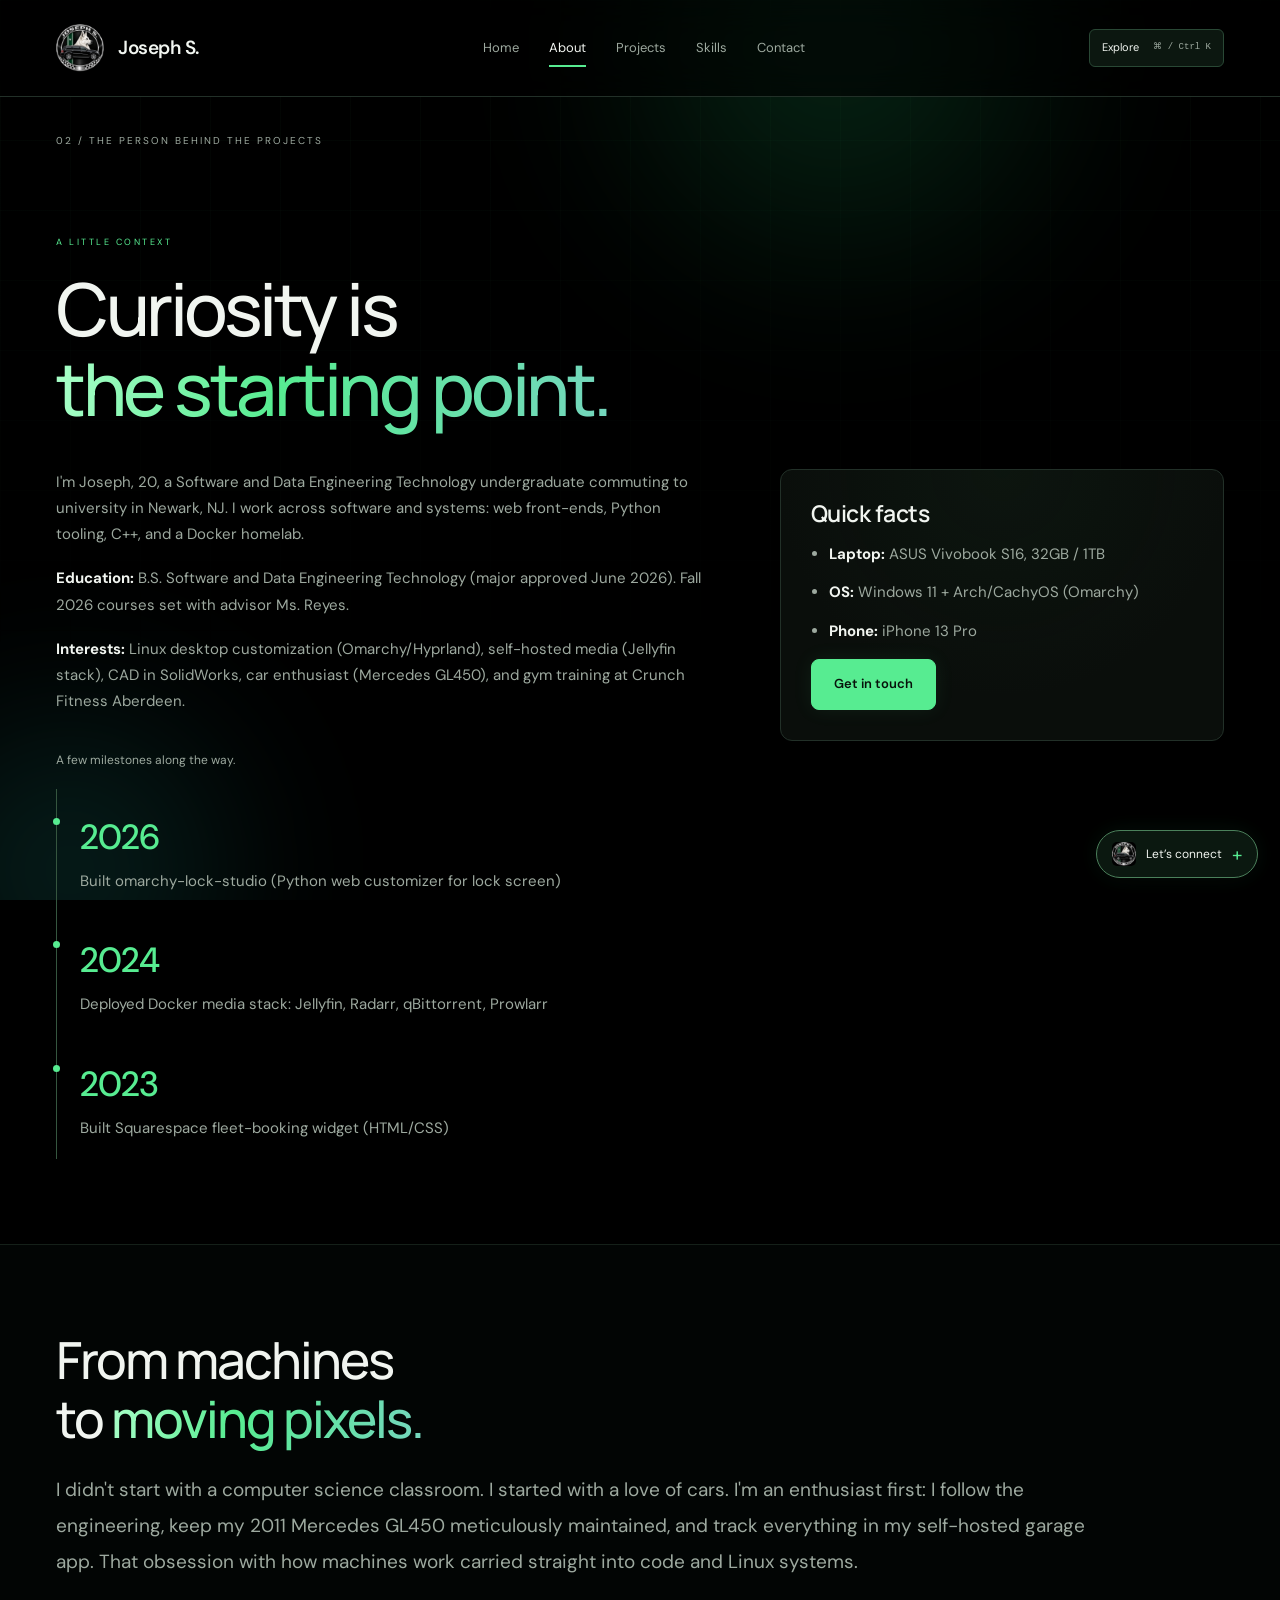
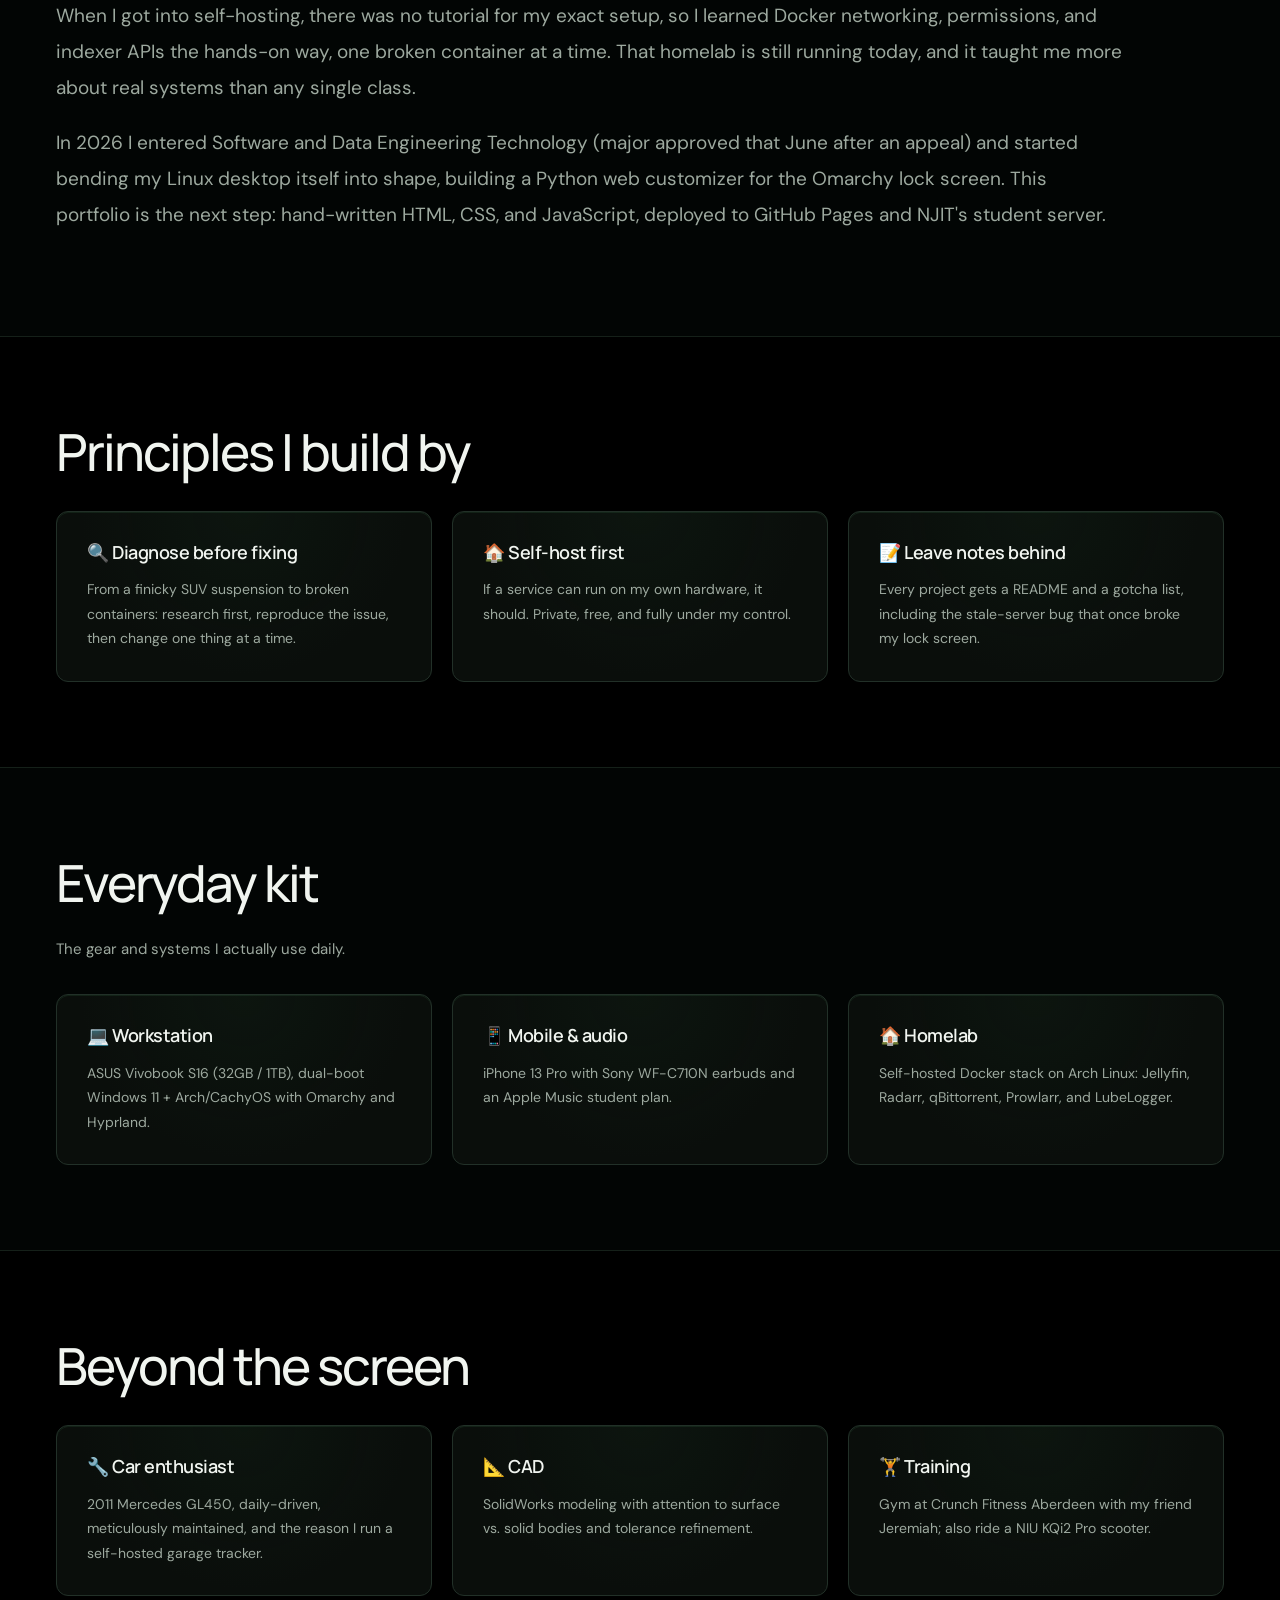
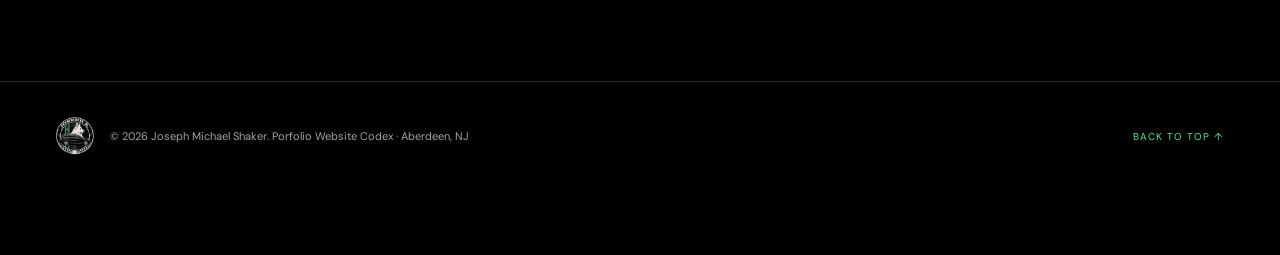
==== commit 5cac4ebe: "Add compact bottom-right contact popup across portfolio" ====
--- a/about.html
+++ b/about.html
@@ -140,6 +140,18 @@
     </div>
   </footer>
 
+  <details class="contact-widget" id="contact-widget">
+    <summary aria-controls="contact-popover"><img src="assets/logo.png" alt="" width="24" height="24"><span>Let’s connect</span><span class="widget-indicator" aria-hidden="true">+</span></summary>
+    <section class="contact-popover digital-card-body" id="contact-popover" aria-labelledby="widget-title">
+      <div class="widget-heading"><img src="assets/headshot.jpg" alt="Joseph Michael Shaker" width="48" height="48"><div><h2 id="widget-title">Joseph Shaker</h2><p>Aberdeen, NJ · Student &amp; builder</p></div><button class="widget-close" type="button" aria-label="Close contact card">×</button></div>
+      <span class="widget-availability">● Open to internships &amp; collaboration</span>
+      <div class="widget-links"><a href="mailto:Josephshaker2020@aol.com">Email <span>↗</span><small>Josephshaker2020@aol.com</small></a><a href="https://github.com/Fiercejojo88862" target="_blank" rel="noopener noreferrer">GitHub <span>↗</span></a><a href="https://www.linkedin.com/in/joseph-shaker-548a49247" target="_blank" rel="noopener noreferrer">LinkedIn <span>↗</span></a></div>
+      <div class="widget-qr"><img src="assets/contact-qr.png" alt="Scan to open Joseph’s contact card on your phone" width="456" height="456"><p>Take my details with you.<br><a href="contact-card.html" target="_blank" rel="noopener">Open phone card ↗</a></p></div>
+      <a class="btn btn-primary widget-save" href="assets/joseph-shaker.vcf" download>Save contact ↓</a><button class="widget-copy" type="button" data-copy="email">Copy email</button><p class="utility-status" role="status" aria-live="polite"></p>
+      <a class="widget-full-contact" href="contact.html">Full contact page ↗</a>
+    </section>
+  </details>
+
   <dialog class="command-dialog" id="command-dialog" aria-labelledby="command-title">
     <div class="command-head"><h2 id="command-title">Where to next?</h2><button type="button" data-close-command aria-label="Close quick navigation">×</button></div>
     <label for="command-search" class="sr-only">Search pages</label><input id="command-search" type="search" placeholder="Find a page or project…" autocomplete="off" />
--- a/styles.css
+++ b/styles.css
@@ -21,3 +21,6 @@
 @media(prefers-reduced-motion:reduce){.hero-card{transform:none!important}.ambient-orb{will-change:auto}.project-card:not([hidden]){animation:none}.gradient-text,.hero h1 span{background:none;color:var(--accent)}}
 
 .quick-nav-button[hidden]{display:none}.quick-nav-button{display:none}.js .quick-nav-button:not([hidden]){display:flex}
+
+/* Compact contact card anchored to the corner, independent of page layout. */
+.contact-widget{position:fixed;right:max(22px,env(safe-area-inset-right));bottom:max(22px,env(safe-area-inset-bottom));z-index:60;width:300px;max-width:calc(100vw - 28px);font-size:12px}.contact-widget>summary{margin-left:auto;display:flex;align-items:center;justify-content:center;gap:10px;width:max-content;max-width:100%;padding:11px 15px;border:1px solid #4b805b;border-radius:30px;color:var(--text);background:#0c1a12ee;backdrop-filter:blur(20px);box-shadow:0 8px 35px #0008,0 0 24px #57ec9115;cursor:pointer;list-style:none;font-size:12px}.contact-widget>summary::-webkit-details-marker{display:none}.contact-widget>summary img{border-radius:5px}.widget-indicator{font-size:19px;color:var(--accent);line-height:1;transition:transform .25s}.contact-widget[open] .widget-indicator{transform:rotate(45deg)}.contact-popover{position:absolute;right:0;bottom:62px;width:100%;padding:18px;border:1px solid #3b6148;border-radius:16px;background:#08100df5;backdrop-filter:blur(25px);box-shadow:0 20px 75px #000b;max-height:calc(100dvh - 110px);overflow-y:auto;overscroll-behavior:contain;animation:project-enter .3s var(--ease)}.widget-heading{display:flex;align-items:center;gap:10px;margin-bottom:14px}.widget-heading>img{width:43px;height:43px;border-radius:50%;object-fit:cover;object-position:center 25%;border:1px solid #57ec9155;flex-shrink:0}.widget-heading>div{flex:1;min-width:0}.widget-heading h2{font-size:16px;letter-spacing:-.4px;margin:0 0 4px}.widget-heading p{font-size:9px;margin:0}.widget-close{display:none;border:0;background:transparent;color:var(--muted);font-size:23px;padding:0 4px;align-self:start}.js .widget-close{display:block}.widget-availability{font-size:9px;color:var(--accent)}.widget-links{display:grid;grid-template-columns:1fr 1fr;gap:7px;margin:15px 0}.widget-links a{padding:9px 11px;border:1px solid #293f31;border-radius:7px;background:#111d15;font-size:11px;color:var(--text)}.widget-links a:first-child{grid-column:1/-1}.widget-links a>span{float:right;color:var(--accent)}.widget-links small{display:block;font-size:10px;color:var(--muted);margin-top:3px;overflow-wrap:anywhere}.widget-qr{display:flex;gap:13px;align-items:center;margin:15px 0}.widget-qr img{width:82px;height:82px;flex-shrink:0;border:4px solid #fff;border-radius:6px;background:#fff;image-rendering:pixelated}.widget-qr p{font-size:10px;line-height:1.8;margin:0}.widget-save{font-size:11px;padding:9px 13px}.widget-copy{font-size:10px;padding:9px 10px;border:0;background:transparent;color:var(--accent);margin-left:5px}.contact-popover .utility-status{font-size:10px;min-height:0;margin:8px 0 0}.widget-full-contact{display:block;border-top:1px solid var(--border);padding-top:11px;margin-top:12px;font-size:10px}.contact-widget a:hover{text-decoration:none;color:var(--accent)}.contact-widget .btn-primary:hover{color:#000}.site-footer{padding-bottom:100px}@media(max-width:560px){.contact-widget{right:14px;bottom:max(14px,env(safe-area-inset-bottom));width:290px}.contact-popover{padding:16px}.contact-widget>summary{padding:10px 13px;font-size:11px}}@media(prefers-reduced-motion:reduce){.contact-popover{animation:none}}
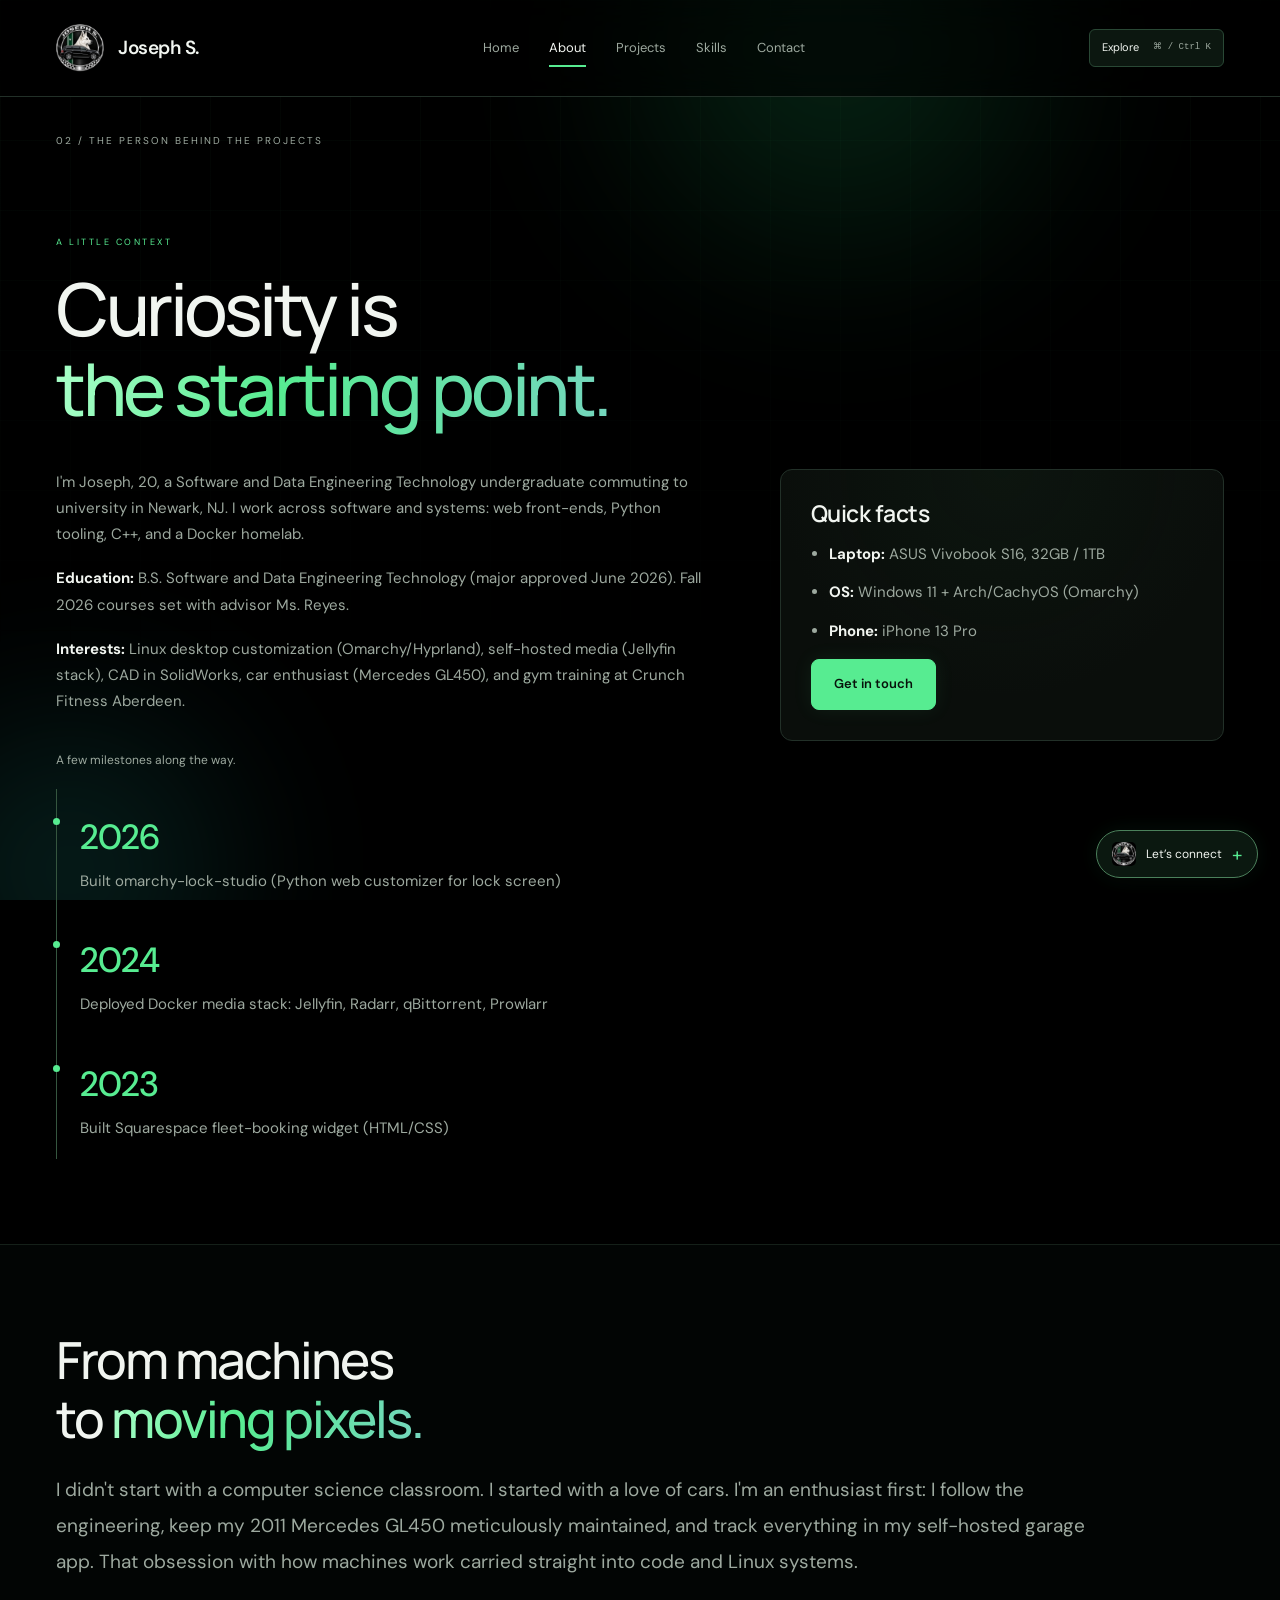
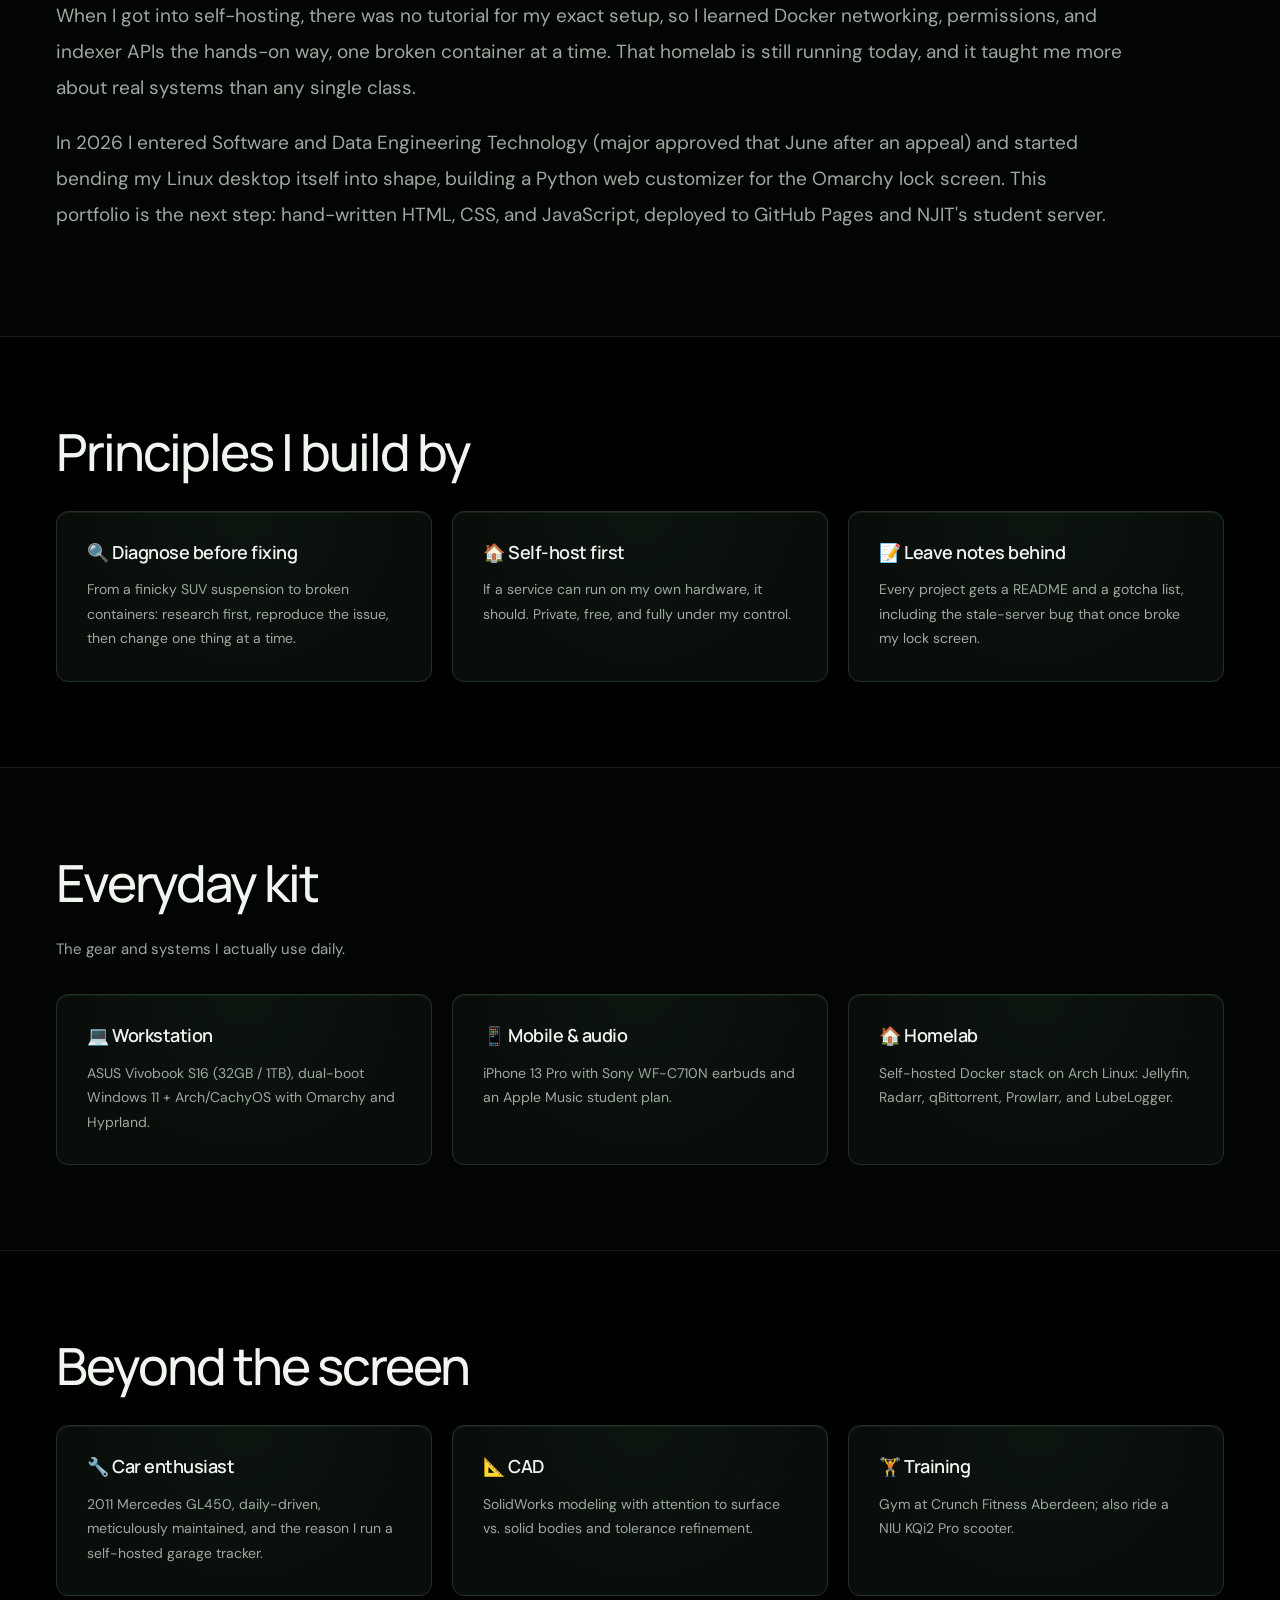
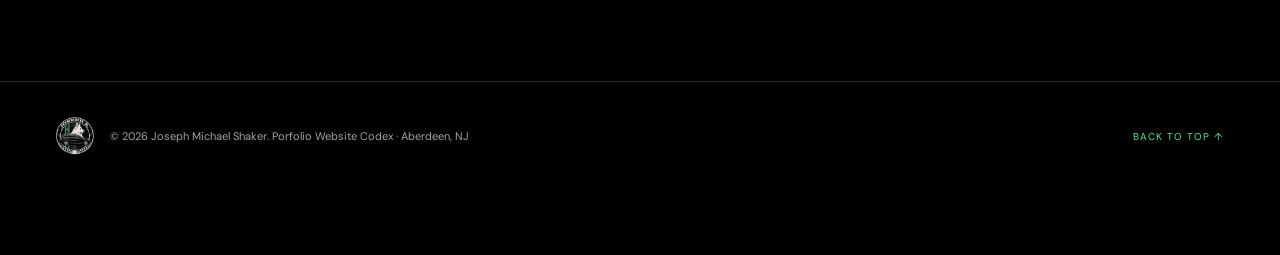
==== commit 10780553: "Remove friend reference from training card" ====
--- a/about.html
+++ b/about.html
@@ -126,7 +126,7 @@
           </div>
           <div class="mini-card">
             <h3>🏋️ Training</h3>
-            <p>Gym at Crunch Fitness Aberdeen with my friend Jeremiah; also ride a NIU KQi2 Pro scooter.</p>
+            <p>Gym at Crunch Fitness Aberdeen; also ride a NIU KQi2 Pro scooter.</p>
           </div>
         </div>
       </div>
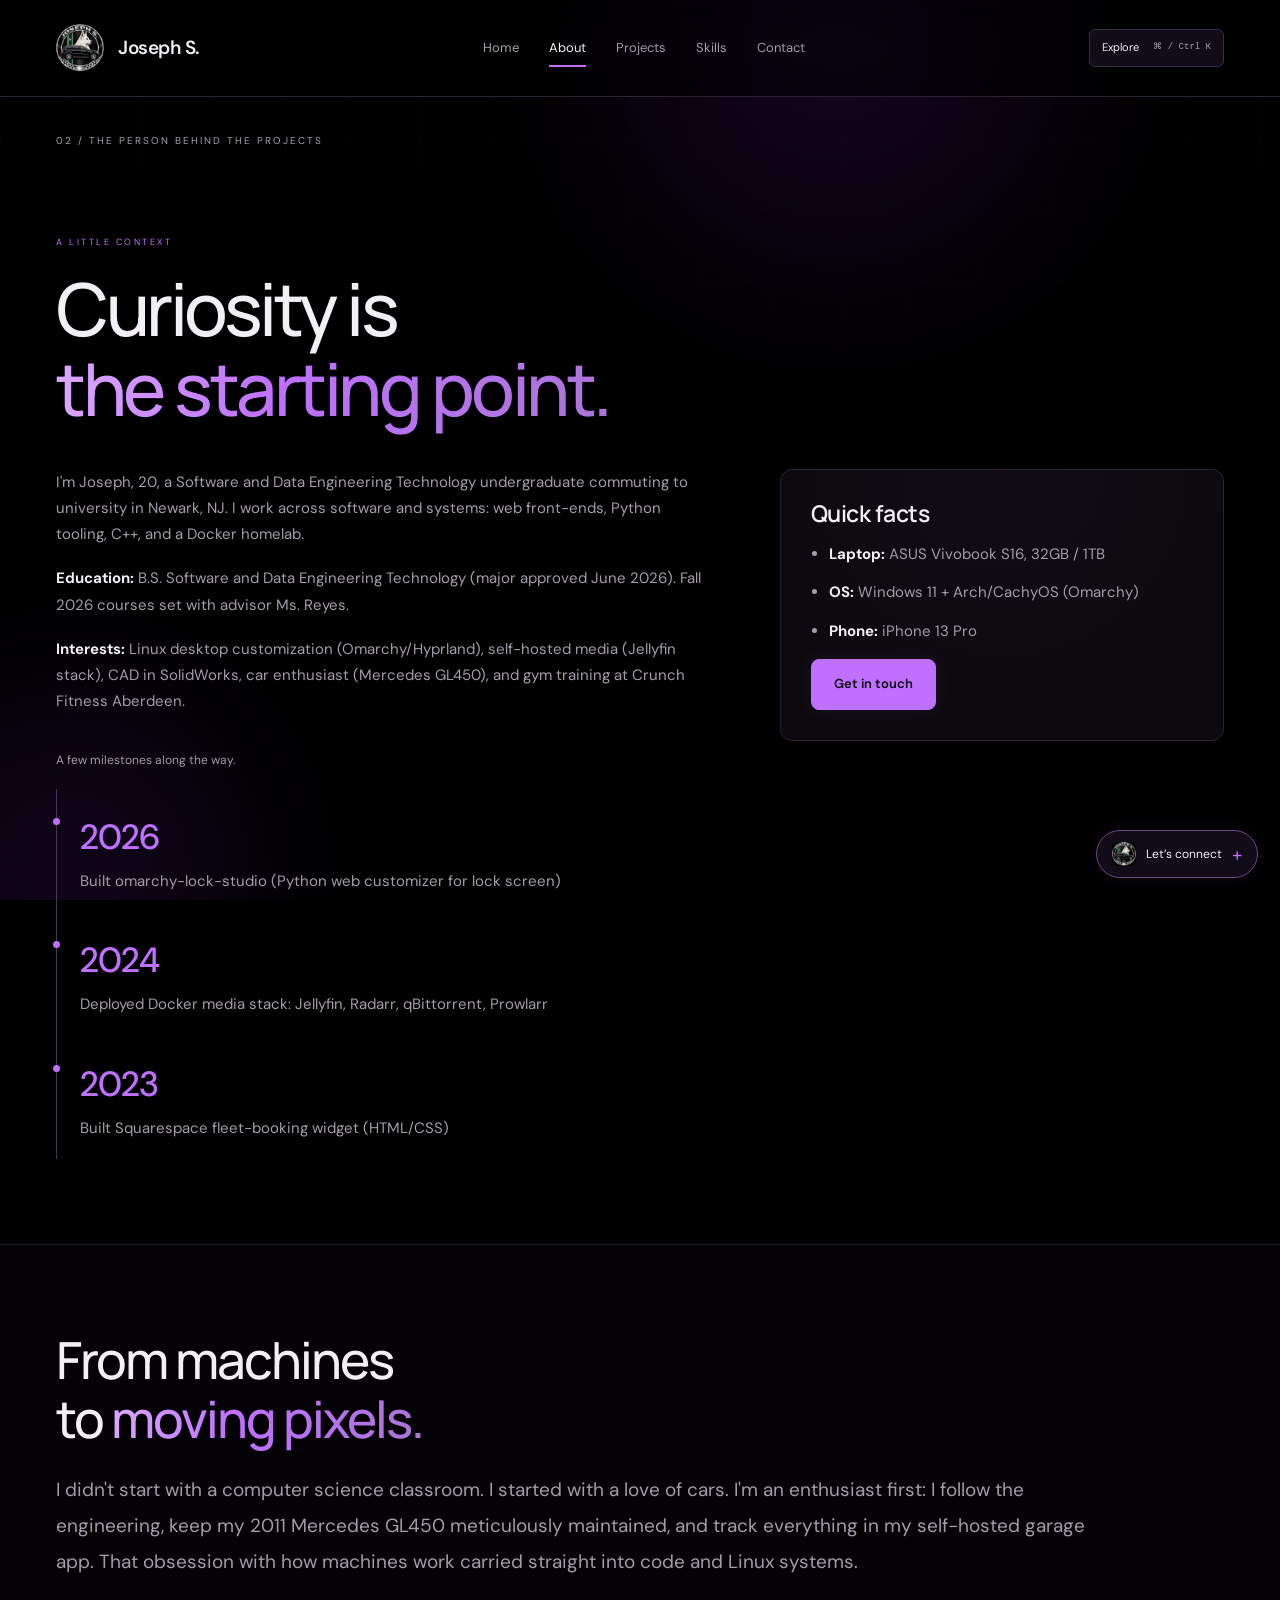
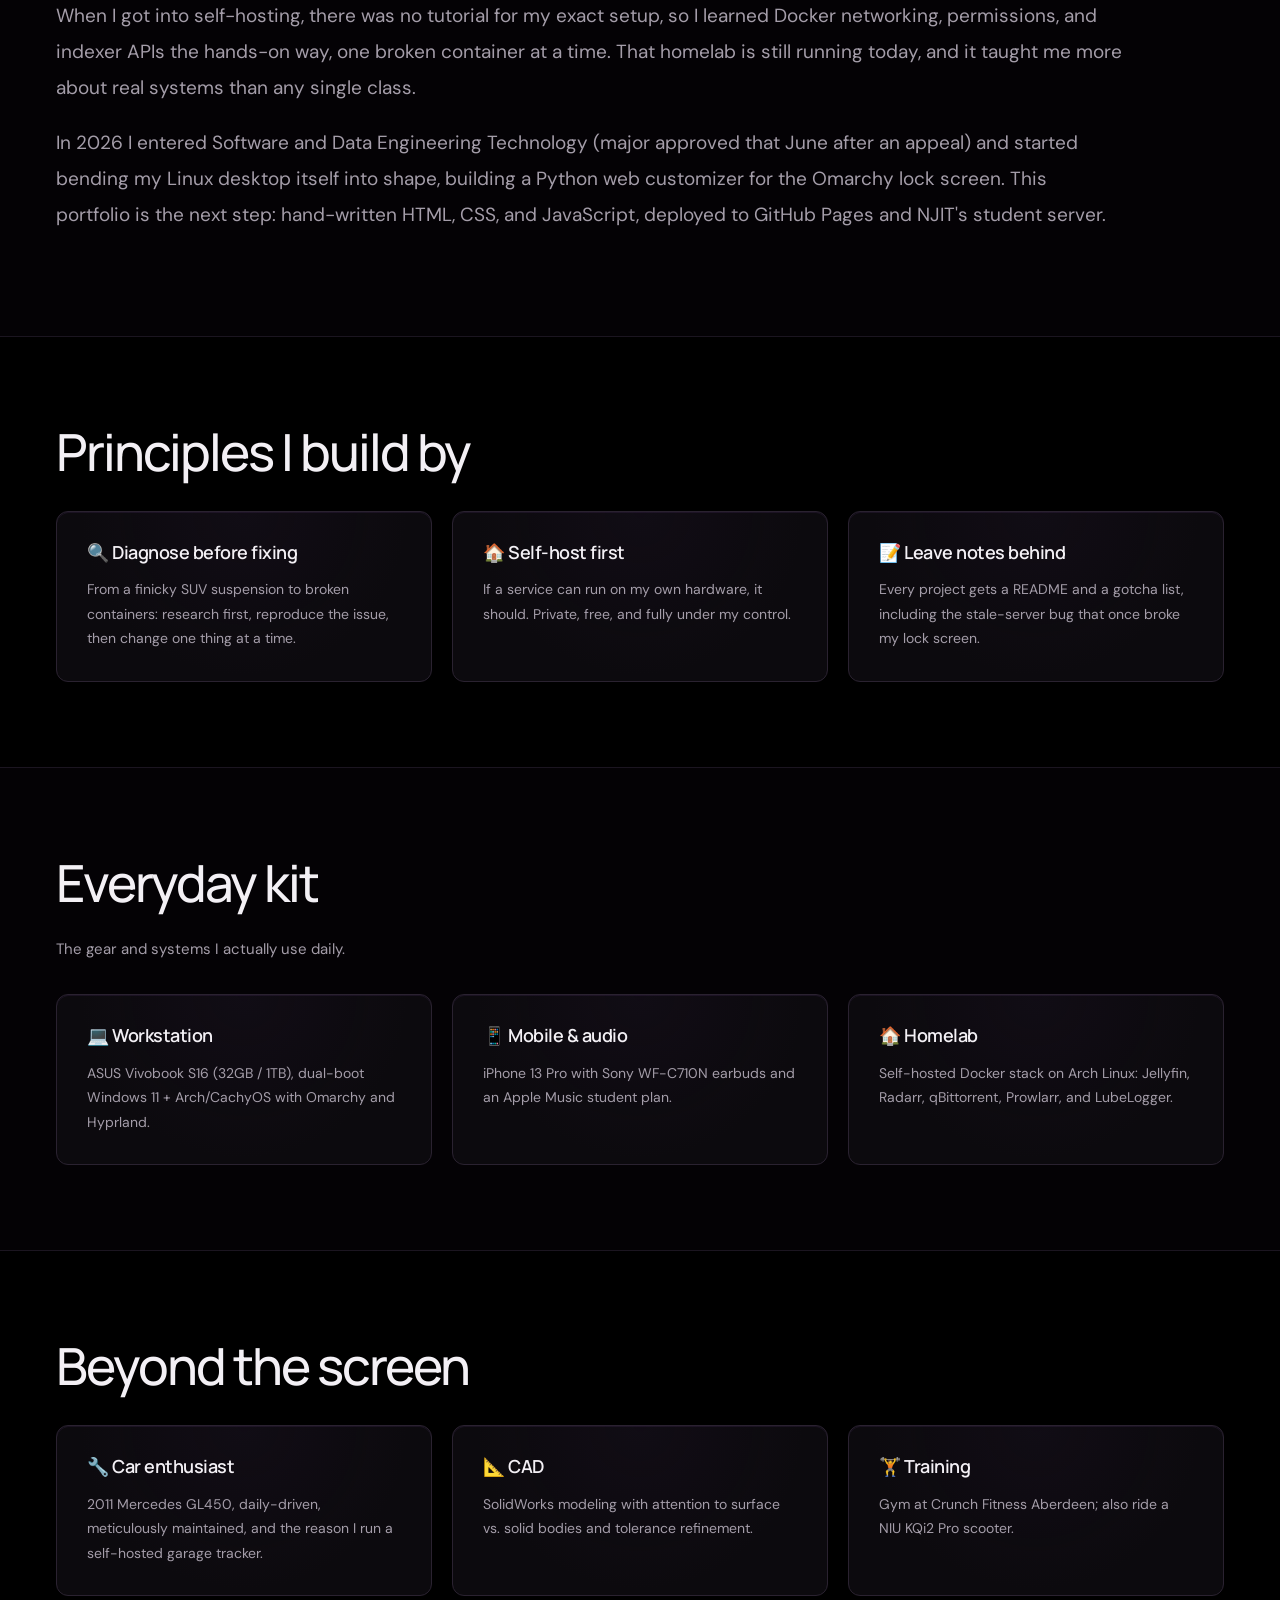
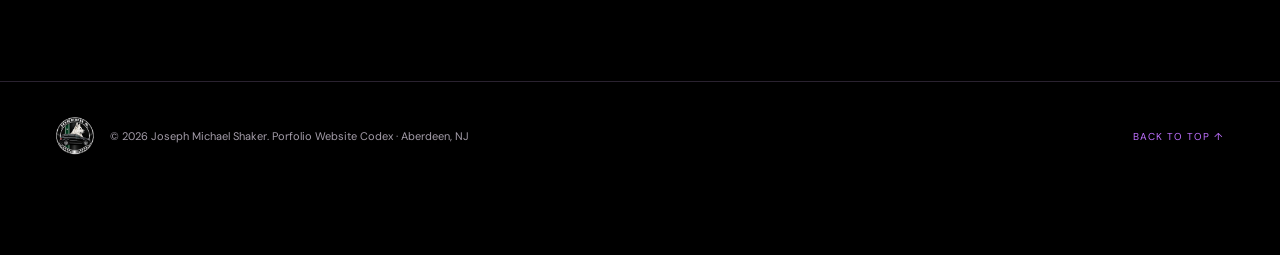
==== commit 4f3698e2: "Add visible purple cursor spotlight and hover lighting" ====
--- a/about.html
+++ b/about.html
@@ -10,6 +10,7 @@
   <link rel="stylesheet" href="styles.css" />
 </head>
 <body id="top">
+  <div class="mouse-spotlight" aria-hidden="true"></div>
   <div class="ambient-scene" aria-hidden="true"><div class="ambient-orb orb-a"></div><div class="ambient-orb orb-b"></div><div class="ambient-grid"></div></div>
   <div class="scroll-progress" aria-hidden="true"></div>
   <a class="skip-link" href="#main">Skip to main content</a>
--- a/styles.css
+++ b/styles.css
@@ -1,19 +1,19 @@
 @import url('https://fonts.googleapis.com/css2?family=DM+Sans:wght@400;500;600;700&family=Manrope:wght@400;500;600;700;800&display=swap');
-:root{--bg:#000;--card:#0b100d;--text:#f1f5f0;--muted:#9da99f;--accent:#57ec91;--border:#223028;--ease:cubic-bezier(.16,1,.3,1);--max:1280px}
+:root{--bg:#000;--card:#0e0b10;--text:#f3f0f5;--muted:#a49da9;--accent:#bf70ff;--border:#2a2230;--ease:cubic-bezier(.16,1,.3,1);--max:1280px}
 *{box-sizing:border-box}html{scroll-behavior:smooth;scroll-padding-top:100px}body{margin:0;background:var(--bg);color:var(--text);font:15px/1.75 'DM Sans',system-ui,sans-serif}h1,h2,h3{font-family:'Manrope',system-ui,sans-serif;line-height:1.15}h1{font-size:clamp(58px,6.6vw,98px);font-weight:500;letter-spacing:-5px;margin:25px 0}h2{font-size:clamp(32px,4vw,56px);font-weight:500;letter-spacing:-2px;margin:0 0 24px}h3{font-size:20px;font-weight:600;letter-spacing:-.5px;margin:0 0 15px}p{margin:0 0 18px;color:var(--muted)}strong{color:var(--text)}a{color:var(--accent);text-decoration:none;text-underline-offset:5px}a:hover{text-decoration:underline}button,input,textarea{font:inherit}button{cursor:pointer}button,a,input,textarea,summary,[tabindex]{-webkit-tap-highlight-color:transparent}a:focus-visible,button:focus-visible,input:focus-visible,textarea:focus-visible,summary:focus-visible,[tabindex]:focus-visible{outline:3px solid var(--accent);outline-offset:5px}img{max-width:100%;display:block}.container{width:calc(100% - 112px);max-width:var(--max);margin:auto}.sr-only{position:absolute;width:1px;height:1px;padding:0;margin:-1px;overflow:hidden;clip-path:inset(50%);white-space:nowrap;border:0}.skip-link{position:fixed;top:-100px;left:24px;z-index:110;background:var(--accent);color:#000;padding:10px 20px;border-radius:6px}.skip-link:focus{top:12px}.scroll-progress{position:fixed;top:0;left:0;height:3px;width:100%;transform:scaleX(0);transform-origin:left;background:var(--accent);z-index:100;pointer-events:none}
-.site-header{position:sticky;top:0;z-index:50;background:#000e;border-bottom:1px solid var(--border);backdrop-filter:blur(18px);-webkit-backdrop-filter:blur(18px)}.header-inner{display:flex;justify-content:space-between;align-items:center;height:96px;transition:height .6s var(--ease)}.site-header.scrolled .header-inner{height:66px}.brand{display:flex;align-items:center;gap:14px;color:var(--text);font-size:19px;font-weight:600;letter-spacing:-.5px}.brand:hover{text-decoration:none}.logo{width:48px;height:48px;object-fit:contain;border-radius:10px;transition:width .6s var(--ease),height .6s var(--ease)}.scrolled .logo{width:38px;height:38px}.site-nav ul{display:flex;gap:30px;margin:0;padding:0;list-style:none}.nav-link{display:block;font-size:13px;color:var(--muted);padding:9px 0;position:relative}.nav-link.active,.nav-link:hover{color:var(--text);text-decoration:none}.nav-link.active:after{content:'';position:absolute;bottom:1px;left:0;right:0;height:2px;background:var(--accent)}.nav-toggle{display:none;background:transparent;border:1px solid var(--border);border-radius:8px;padding:8px;color:var(--accent)}.nav-toggle span{width:23px;height:2px;background:currentColor;display:block;margin:5px}.page-label{font-size:10px;letter-spacing:2px;color:var(--muted);padding-top:35px}.hero{padding:60px 0 80px;position:relative;overflow:hidden}.hero:before{content:'';position:absolute;right:-150px;top:-150px;width:700px;height:700px;background:radial-gradient(ellipse,#13332188,transparent 65%);pointer-events:none}.hero-grid{display:grid;grid-template-columns:1.5fr .85fr;gap:70px;align-items:center}.hero h1 span{color:var(--accent)}.eyebrow{font-size:10px;letter-spacing:2px;color:var(--muted);display:flex;align-items:center;gap:12px}.status-dot{height:7px;width:7px;background:var(--accent);border-radius:50%;box-shadow:0 0 15px #57ec9144}.subtitle{color:var(--accent);font-size:17px;min-height:32px}.caret{animation:blink 1s steps(1) infinite}@keyframes blink{50%{opacity:0}}.lede{font-size:17px;line-height:1.85;max-width:55ch}.hero-actions{display:flex;gap:12px;flex-wrap:wrap;margin:30px 0}.btn{display:inline-flex;align-items:center;justify-content:center;padding:13px 22px;border:1px solid var(--border);border-radius:8px;font-size:13px;font-weight:600;transition:background .25s,transform .25s}.btn:hover{text-decoration:none;transform:translateY(-2px)}.btn-primary{background:var(--accent);color:#07120b;border-color:var(--accent)}.btn-primary:hover{background:#90ffb8}.btn-ghost{color:var(--text);background:#0b100d}.hero-meta{padding:0;list-style:none;font-size:11px;color:var(--muted);display:flex;flex-wrap:wrap;gap:8px 20px;max-width:500px}.hero-card{border:1px solid #314239;background:#0d1510;border-radius:16px;padding:14px 14px 24px;position:relative;transform:translateY(var(--parallax,0px)) rotate(2deg);box-shadow:0 24px 70px #0008}.portrait-frame{overflow:hidden;border-radius:9px}.headshot{width:100%;aspect-ratio:1/1.08;object-fit:cover;object-position:center 25%;transform:scale(var(--scrub-scale,1));transition:transform .15s linear}.portrait-label{display:block;font-size:8px;letter-spacing:2px;color:var(--accent);margin:20px 12px 12px}.hero-card-name{font-family:'Manrope',sans-serif;font-size:23px;letter-spacing:-.8px;color:var(--text);margin:0 12px 3px}.hero-card-role{font-size:12px;margin:0 12px 15px}.hero-card-tags{display:flex;gap:7px;flex-wrap:wrap;margin:0 12px}.hero-card-tags span{font-size:10px;border:1px solid #2e4436;border-radius:5px;padding:3px 10px;color:var(--accent)}.ticker{overflow:hidden;border-block:1px solid var(--border);padding:20px 0;background:#050805}.ticker-track{display:flex;width:max-content;animation:ticker 45s linear infinite;gap:40px}.ticker-track span{font-family:'Manrope',sans-serif;font-size:13px;color:var(--muted);white-space:nowrap;letter-spacing:.5px}.ticker-track span:before{content:'✦';color:var(--accent);margin-right:40px}.ticker:hover .ticker-track,.ticker:focus .ticker-track,.ticker:focus-within .ticker-track{animation-play-state:paused}@keyframes ticker{to{transform:translateX(-50%)}}
-.section{padding:85px 0}.section-alt{background:#040705;border-block:1px solid #152019}.section-sub{max-width:65ch;margin-bottom:32px}.stats-band{display:grid;grid-template-columns:repeat(4,1fr);border:1px solid var(--border);border-radius:12px;overflow:hidden;margin-top:30px;background:var(--card)}.stat{padding:32px;border-right:1px solid var(--border)}.stat:last-child{border:0}.stat b{display:block;font-family:'Manrope',sans-serif;font-size:62px;line-height:1.25;font-weight:500;letter-spacing:-3px;color:var(--accent)}.stat span{font-size:12px;color:var(--muted)}.feature-grid,.card-grid{display:grid;grid-template-columns:repeat(3,minmax(0,1fr));gap:20px;margin-top:30px}.feature-card{border:1px solid var(--border);border-radius:12px;background:var(--card);overflow:hidden;transition:border-color .3s,transform .5s var(--ease)}.feature-card:hover{transform:translateY(-5px);border-color:#476750}.feature-card img{width:100%;aspect-ratio:16/10;object-fit:cover;object-position:top;transform:scale(calc(var(--scrub-scale,1) + var(--hover-scale,0)));transition:transform .4s var(--ease)}.feature-card:hover img{--hover-scale:.04}.feature-card>div{position:relative;padding:25px;background:var(--card);border-top:1px solid var(--border)}.feature-card h3{font-size:19px}.feature-card p{font-size:13px;margin-bottom:16px}.feature-card p:last-child{margin:0}.feature-card a{display:inline-block;padding:6px 0}.mini-card,.info-card,.skill-group,.step{padding:30px;background:var(--card);border:1px solid var(--border);border-radius:12px}.mini-card{transition:border-color .3s}.mini-card:hover{border-color:#41604b}.mini-card p{font-size:14px}.mini-card p:last-child{margin-bottom:0}.mini-card h3{font-size:18px}.steps{display:grid;grid-template-columns:repeat(4,minmax(0,1fr));gap:18px;counter-reset:step;margin-top:30px}.steps-3{grid-template-columns:repeat(3,minmax(0,1fr))}.step{counter-increment:step}.step h3{font-size:17px}.step h3:before{content:counter(step,decimal-leading-zero);display:block;color:var(--accent);font-size:12px;letter-spacing:2px;margin-bottom:35px}.step p{font-size:13px;margin:0}.mt{margin-top:70px}.cta-banner{margin-top:60px;border:1px solid #36513e;border-radius:14px;padding:40px;background:linear-gradient(120deg,#112319,#050806);display:flex;justify-content:space-between;align-items:center;gap:30px}.cta-banner h3{font-size:26px;max-width:620px}.cta-banner p{margin:0;max-width:60ch}.cta-banner .btn{flex-shrink:0}.two-col{display:grid;grid-template-columns:1.25fr .85fr;gap:70px;align-items:start}.info-card h3{font-size:23px}.info-card ul{padding-left:18px;color:var(--muted)}.info-card li{margin:12px 0}.timeline{margin-top:35px;display:grid;gap:0}.timeline-item{padding:18px 0 18px 23px;border-left:1px solid #35563f;position:relative;color:var(--muted)}.timeline-item:before{content:'';position:absolute;left:-4px;top:29px;width:7px;height:7px;border-radius:50%;background:var(--accent)}.timeline-item span{display:block;color:var(--accent);font-size:22px;font-weight:500}.story p{font-size:19px;line-height:1.9;max-width:82ch}
-.carousel{position:relative}.carousel:focus-visible{border-radius:12px}.carousel-track{display:grid;gap:25px}.project-card{border:1px solid var(--border);border-radius:14px;overflow:hidden;background:var(--card);scroll-margin-top:110px}.project-image{background:#070a08;overflow:hidden;border-bottom:1px solid var(--border);padding:24px}.project-image img{width:100%;height:auto;max-height:600px;object-fit:contain;transform:scale(calc(var(--scrub-scale,1) + var(--hover-scale,0)));transition:transform .4s var(--ease)}.project-image:hover img{--hover-scale:.025}.project-body{padding:36px;max-width:1000px}.project-body h3{font-size:32px;letter-spacing:-1px}.project-body p{max-width:80ch}.stack{font-size:11px;color:var(--accent);letter-spacing:.7px}.highlights{padding-left:20px;color:var(--muted);font-size:14px}.highlights li{margin:7px 0}.carousel-controls{display:flex;justify-content:space-between;align-items:center;gap:15px;margin:24px 0}.carousel-controls[hidden],.project-card[hidden]{display:none}.carousel-controls>button{padding:10px 20px;background:var(--card);border:1px solid var(--border);border-radius:7px;color:var(--text)}.dots{display:flex;gap:9px}.dots button{height:12px;width:12px;border:0;border-radius:50%;background:#34443a;padding:0;position:relative}.dots button:before{content:'';position:absolute;inset:-10px}.dots button[aria-pressed=true]{background:var(--accent)}.project-grid-fallback{padding:25px;background:var(--card);border:1px solid var(--border);border-radius:12px}.small-note{font-size:12px;color:var(--muted)}code{font-size:.88em;overflow-wrap:anywhere;color:#c4ead0}
-.skills-grid{display:grid;grid-template-columns:1fr 1.2fr .9fr;gap:20px}.skill-list{list-style:none;padding:0;display:grid;gap:24px}.skill-list span{font-size:13px;display:block;margin-bottom:9px}.bar{height:5px;border-radius:4px;background:#1c2a21;overflow:hidden}.bar i{display:block;width:var(--w);height:100%;background:var(--accent);border-radius:4px;transition:width 1.5s var(--ease)}.motion-ready .skill-list li:not(.visible) .bar i{width:0}.chips{display:flex;gap:9px;flex-wrap:wrap;list-style:none;padding:0}.chips li{padding:6px 11px;border:1px solid #2b4133;border-radius:6px;font-size:12px;color:#c9ddcd;background:#101b13}.checklist{padding-left:18px;color:var(--muted);font-size:13px}.checklist li{margin:12px 0}.contact-list{list-style:none;padding:0;display:grid;gap:13px;margin:30px 0}.contact-list a{overflow-wrap:anywhere}.heading-row{display:flex;gap:20px;align-items:center;margin-bottom:30px}.heading-row h2{font-size:64px;margin:0}.heading-logo{width:64px;height:64px;border-radius:10px;object-fit:contain}.badge{display:inline-flex;align-items:center;gap:7px;padding:7px 12px;border:1px solid #34503d;background:#102017;color:var(--accent);font-size:11px;border-radius:20px}.contact-form{background:var(--card);border:1px solid var(--border);border-radius:14px;padding:32px}.form-note{font-size:12px}.field{display:grid;gap:8px;margin-bottom:14px}label{font-size:12px;color:var(--text)}input,textarea{width:100%;background:#020503;border:1px solid #33483a;border-radius:7px;color:var(--text);padding:12px 14px}textarea{resize:vertical;min-height:130px}input[aria-invalid=true],textarea[aria-invalid=true]{border-color:#fa9f9f}.error{min-height:18px;color:#fa9f9f;font-size:11px}#form-status{margin:18px 0 0;color:var(--accent);font-size:12px}.contact-form .btn{width:100%}.faq{margin-top:80px;max-width:var(--max)}.faq details{border-bottom:1px solid var(--border);padding:22px 0}.faq summary{cursor:pointer;color:var(--text);font-size:17px;list-style:none;display:flex;justify-content:space-between;gap:20px}.faq summary::-webkit-details-marker{display:none}.faq summary:after{content:'+';color:var(--accent);font-size:25px;line-height:1}.faq details[open] summary:after{content:'−'}.faq details p{max-width:80ch;margin:18px 0 0}.site-footer{border-top:1px solid var(--border);padding:35px 0}.footer-inner{display:flex;justify-content:space-between;gap:25px;align-items:center}.footer-inner p{margin:0;font-size:11px}.footer-brand{display:flex;align-items:center;gap:16px}.footer-logo{width:38px;height:38px;object-fit:contain;border-radius:8px;flex-shrink:0}.site-footer a{font-size:10px;letter-spacing:1px;text-transform:uppercase}
+.site-header{position:sticky;top:0;z-index:50;background:#000e;border-bottom:1px solid var(--border);backdrop-filter:blur(18px);-webkit-backdrop-filter:blur(18px)}.header-inner{display:flex;justify-content:space-between;align-items:center;height:96px;transition:height .6s var(--ease)}.site-header.scrolled .header-inner{height:66px}.brand{display:flex;align-items:center;gap:14px;color:var(--text);font-size:19px;font-weight:600;letter-spacing:-.5px}.brand:hover{text-decoration:none}.logo{width:48px;height:48px;object-fit:contain;border-radius:10px;transition:width .6s var(--ease),height .6s var(--ease)}.scrolled .logo{width:38px;height:38px}.site-nav ul{display:flex;gap:30px;margin:0;padding:0;list-style:none}.nav-link{display:block;font-size:13px;color:var(--muted);padding:9px 0;position:relative}.nav-link.active,.nav-link:hover{color:var(--text);text-decoration:none}.nav-link.active:after{content:'';position:absolute;bottom:1px;left:0;right:0;height:2px;background:var(--accent)}.nav-toggle{display:none;background:transparent;border:1px solid var(--border);border-radius:8px;padding:8px;color:var(--accent)}.nav-toggle span{width:23px;height:2px;background:currentColor;display:block;margin:5px}.page-label{font-size:10px;letter-spacing:2px;color:var(--muted);padding-top:35px}.hero{padding:60px 0 80px;position:relative;overflow:hidden}.hero:before{content:'';position:absolute;right:-150px;top:-150px;width:700px;height:700px;background:radial-gradient(ellipse,#25133388,transparent 65%);pointer-events:none}.hero-grid{display:grid;grid-template-columns:1.5fr .85fr;gap:70px;align-items:center}.hero h1 span{color:var(--accent)}.eyebrow{font-size:10px;letter-spacing:2px;color:var(--muted);display:flex;align-items:center;gap:12px}.status-dot{height:7px;width:7px;background:var(--accent);border-radius:50%;box-shadow:0 0 15px #bf70ff44}.subtitle{color:var(--accent);font-size:17px;min-height:32px}.caret{animation:blink 1s steps(1) infinite}@keyframes blink{50%{opacity:0}}.lede{font-size:17px;line-height:1.85;max-width:55ch}.hero-actions{display:flex;gap:12px;flex-wrap:wrap;margin:30px 0}.btn{display:inline-flex;align-items:center;justify-content:center;padding:13px 22px;border:1px solid var(--border);border-radius:8px;font-size:13px;font-weight:600;transition:background .25s,transform .25s}.btn:hover{text-decoration:none;transform:translateY(-2px)}.btn-primary{background:var(--accent);color:#0d0712;border-color:var(--accent)}.btn-primary:hover{background:#ce90ff}.btn-ghost{color:var(--text);background:#0e0b10}.hero-meta{padding:0;list-style:none;font-size:11px;color:var(--muted);display:flex;flex-wrap:wrap;gap:8px 20px;max-width:500px}.hero-card{border:1px solid #3b3142;background:#110d15;border-radius:16px;padding:14px 14px 24px;position:relative;transform:translateY(var(--parallax,0px)) rotate(2deg);box-shadow:0 24px 70px #0008}.portrait-frame{overflow:hidden;border-radius:9px}.headshot{width:100%;aspect-ratio:1/1.08;object-fit:cover;object-position:center 25%;transform:scale(var(--scrub-scale,1));transition:transform .15s linear}.portrait-label{display:block;font-size:8px;letter-spacing:2px;color:var(--accent);margin:20px 12px 12px}.hero-card-name{font-family:'Manrope',sans-serif;font-size:23px;letter-spacing:-.8px;color:var(--text);margin:0 12px 3px}.hero-card-role{font-size:12px;margin:0 12px 15px}.hero-card-tags{display:flex;gap:7px;flex-wrap:wrap;margin:0 12px}.hero-card-tags span{font-size:10px;border:1px solid #3a2e44;border-radius:5px;padding:3px 10px;color:var(--accent)}.ticker{overflow:hidden;border-block:1px solid var(--border);padding:20px 0;background:#070508}.ticker-track{display:flex;width:max-content;animation:ticker 45s linear infinite;gap:40px}.ticker-track span{font-family:'Manrope',sans-serif;font-size:13px;color:var(--muted);white-space:nowrap;letter-spacing:.5px}.ticker-track span:before{content:'✦';color:var(--accent);margin-right:40px}.ticker:hover .ticker-track,.ticker:focus .ticker-track,.ticker:focus-within .ticker-track{animation-play-state:paused}@keyframes ticker{to{transform:translateX(-50%)}}
+.section{padding:85px 0}.section-alt{background:#060407;border-block:1px solid #1b1520}.section-sub{max-width:65ch;margin-bottom:32px}.stats-band{display:grid;grid-template-columns:repeat(4,1fr);border:1px solid var(--border);border-radius:12px;overflow:hidden;margin-top:30px;background:var(--card)}.stat{padding:32px;border-right:1px solid var(--border)}.stat:last-child{border:0}.stat b{display:block;font-family:'Manrope',sans-serif;font-size:62px;line-height:1.25;font-weight:500;letter-spacing:-3px;color:var(--accent)}.stat span{font-size:12px;color:var(--muted)}.feature-grid,.card-grid{display:grid;grid-template-columns:repeat(3,minmax(0,1fr));gap:20px;margin-top:30px}.feature-card{border:1px solid var(--border);border-radius:12px;background:var(--card);overflow:hidden;transition:border-color .3s,transform .5s var(--ease)}.feature-card:hover{transform:translateY(-5px);border-color:#594767}.feature-card img{width:100%;aspect-ratio:16/10;object-fit:cover;object-position:top;transform:scale(calc(var(--scrub-scale,1) + var(--hover-scale,0)));transition:transform .4s var(--ease)}.feature-card:hover img{--hover-scale:.04}.feature-card>div{position:relative;padding:25px;background:var(--card);border-top:1px solid var(--border)}.feature-card h3{font-size:19px}.feature-card p{font-size:13px;margin-bottom:16px}.feature-card p:last-child{margin:0}.feature-card a{display:inline-block;padding:6px 0}.mini-card,.info-card,.skill-group,.step{padding:30px;background:var(--card);border:1px solid var(--border);border-radius:12px}.mini-card{transition:border-color .3s}.mini-card:hover{border-color:#524160}.mini-card p{font-size:14px}.mini-card p:last-child{margin-bottom:0}.mini-card h3{font-size:18px}.steps{display:grid;grid-template-columns:repeat(4,minmax(0,1fr));gap:18px;counter-reset:step;margin-top:30px}.steps-3{grid-template-columns:repeat(3,minmax(0,1fr))}.step{counter-increment:step}.step h3{font-size:17px}.step h3:before{content:counter(step,decimal-leading-zero);display:block;color:var(--accent);font-size:12px;letter-spacing:2px;margin-bottom:35px}.step p{font-size:13px;margin:0}.mt{margin-top:70px}.cta-banner{margin-top:60px;border:1px solid #453651;border-radius:14px;padding:40px;background:linear-gradient(120deg,#1b1123,#070508);display:flex;justify-content:space-between;align-items:center;gap:30px}.cta-banner h3{font-size:26px;max-width:620px}.cta-banner p{margin:0;max-width:60ch}.cta-banner .btn{flex-shrink:0}.two-col{display:grid;grid-template-columns:1.25fr .85fr;gap:70px;align-items:start}.info-card h3{font-size:23px}.info-card ul{padding-left:18px;color:var(--muted)}.info-card li{margin:12px 0}.timeline{margin-top:35px;display:grid;gap:0}.timeline-item{padding:18px 0 18px 23px;border-left:1px solid #473556;position:relative;color:var(--muted)}.timeline-item:before{content:'';position:absolute;left:-4px;top:29px;width:7px;height:7px;border-radius:50%;background:var(--accent)}.timeline-item span{display:block;color:var(--accent);font-size:22px;font-weight:500}.story p{font-size:19px;line-height:1.9;max-width:82ch}
+.carousel{position:relative}.carousel:focus-visible{border-radius:12px}.carousel-track{display:grid;gap:25px}.project-card{border:1px solid var(--border);border-radius:14px;overflow:hidden;background:var(--card);scroll-margin-top:110px}.project-image{background:#09070a;overflow:hidden;border-bottom:1px solid var(--border);padding:24px}.project-image img{width:100%;height:auto;max-height:600px;object-fit:contain;transform:scale(calc(var(--scrub-scale,1) + var(--hover-scale,0)));transition:transform .4s var(--ease)}.project-image:hover img{--hover-scale:.025}.project-body{padding:36px;max-width:1000px}.project-body h3{font-size:32px;letter-spacing:-1px}.project-body p{max-width:80ch}.stack{font-size:11px;color:var(--accent);letter-spacing:.7px}.highlights{padding-left:20px;color:var(--muted);font-size:14px}.highlights li{margin:7px 0}.carousel-controls{display:flex;justify-content:space-between;align-items:center;gap:15px;margin:24px 0}.carousel-controls[hidden],.project-card[hidden]{display:none}.carousel-controls>button{padding:10px 20px;background:var(--card);border:1px solid var(--border);border-radius:7px;color:var(--text)}.dots{display:flex;gap:9px}.dots button{height:12px;width:12px;border:0;border-radius:50%;background:#3d3444;padding:0;position:relative}.dots button:before{content:'';position:absolute;inset:-10px}.dots button[aria-pressed=true]{background:var(--accent)}.project-grid-fallback{padding:25px;background:var(--card);border:1px solid var(--border);border-radius:12px}.small-note{font-size:12px;color:var(--muted)}code{font-size:.88em;overflow-wrap:anywhere;color:#d9c4ea}
+.skills-grid{display:grid;grid-template-columns:1fr 1.2fr .9fr;gap:20px}.skill-list{list-style:none;padding:0;display:grid;gap:24px}.skill-list span{font-size:13px;display:block;margin-bottom:9px}.bar{height:5px;border-radius:4px;background:#241c2a;overflow:hidden}.bar i{display:block;width:var(--w);height:100%;background:var(--accent);border-radius:4px;transition:width 1.5s var(--ease)}.motion-ready .skill-list li:not(.visible) .bar i{width:0}.chips{display:flex;gap:9px;flex-wrap:wrap;list-style:none;padding:0}.chips li{padding:6px 11px;border:1px solid #372b41;border-radius:6px;font-size:12px;color:#d4c9dd;background:#16101b}.checklist{padding-left:18px;color:var(--muted);font-size:13px}.checklist li{margin:12px 0}.contact-list{list-style:none;padding:0;display:grid;gap:13px;margin:30px 0}.contact-list a{overflow-wrap:anywhere}.heading-row{display:flex;gap:20px;align-items:center;margin-bottom:30px}.heading-row h2{font-size:64px;margin:0}.heading-logo{width:64px;height:64px;border-radius:10px;object-fit:contain}.badge{display:inline-flex;align-items:center;gap:7px;padding:7px 12px;border:1px solid #443450;background:#191020;color:var(--accent);font-size:11px;border-radius:20px}.contact-form{background:var(--card);border:1px solid var(--border);border-radius:14px;padding:32px}.form-note{font-size:12px}.field{display:grid;gap:8px;margin-bottom:14px}label{font-size:12px;color:var(--text)}input,textarea{width:100%;background:#040205;border:1px solid #3f3348;border-radius:7px;color:var(--text);padding:12px 14px}textarea{resize:vertical;min-height:130px}input[aria-invalid=true],textarea[aria-invalid=true]{border-color:#fa9f9f}.error{min-height:18px;color:#fa9f9f;font-size:11px}#form-status{margin:18px 0 0;color:var(--accent);font-size:12px}.contact-form .btn{width:100%}.faq{margin-top:80px;max-width:var(--max)}.faq details{border-bottom:1px solid var(--border);padding:22px 0}.faq summary{cursor:pointer;color:var(--text);font-size:17px;list-style:none;display:flex;justify-content:space-between;gap:20px}.faq summary::-webkit-details-marker{display:none}.faq summary:after{content:'+';color:var(--accent);font-size:25px;line-height:1}.faq details[open] summary:after{content:'−'}.faq details p{max-width:80ch;margin:18px 0 0}.site-footer{border-top:1px solid var(--border);padding:35px 0}.footer-inner{display:flex;justify-content:space-between;gap:25px;align-items:center}.footer-inner p{margin:0;font-size:11px}.footer-brand{display:flex;align-items:center;gap:16px}.footer-logo{width:38px;height:38px;object-fit:contain;border-radius:8px;flex-shrink:0}.site-footer a{font-size:10px;letter-spacing:1px;text-transform:uppercase}
 .motion-ready .reveal{opacity:0;transform:translateY(32px);transition:opacity .95s var(--ease),transform .95s var(--ease)}.motion-ready .reveal.visible{opacity:1;transform:none}.motion-ready .hero-text>*{animation:rise .9s var(--ease) both}.motion-ready .hero-text>*:nth-child(2){animation-delay:.08s}.motion-ready .hero-text>*:nth-child(3){animation-delay:.16s}.motion-ready .hero-text>*:nth-child(4){animation-delay:.24s}.motion-ready .hero-text>*:nth-child(5){animation-delay:.32s}.motion-ready .hero-text>*:nth-child(6){animation-delay:.4s}@keyframes rise{from{opacity:0;transform:translateY(26px)}to{opacity:1;transform:none}}
 @media(min-width:1600px){:root{--max:1420px}.hero{padding:90px 0 110px}h1{font-size:110px}.hero-grid{gap:110px}}
 @media(max-width:1100px){.container{width:calc(100% - 72px)}.hero-grid{gap:40px;grid-template-columns:1.3fr .8fr}h1{font-size:70px}.two-col{gap:35px}.skills-grid{grid-template-columns:1fr 1fr}.skill-group:last-child{grid-column:1/-1}.steps{grid-template-columns:repeat(2,minmax(0,1fr))}.steps-3{grid-template-columns:repeat(3,minmax(0,1fr))}.mini-card,.skill-group,.step{padding:24px}.hero-meta{display:grid}.feature-card>div{padding:20px}}
-@media(max-width:800px){.container{width:calc(100% - 48px)}.header-inner{height:80px}.js .nav-toggle{display:block}.js .site-nav{display:none;position:absolute;top:100%;left:0;right:0;background:#050b07;border-bottom:1px solid var(--border);padding:20px 24px}.js .site-nav.open{display:block}.js .site-nav ul{display:grid;gap:10px}.site-nav ul{gap:14px}.nav-link{font-size:12px}.brand{font-size:16px;gap:8px}.logo{width:38px;height:38px}.hero-grid{grid-template-columns:1fr 1fr;gap:25px}h1{font-size:54px;letter-spacing:-3px}.lede{font-size:14px}.subtitle{font-size:13px}.eyebrow{font-size:8px;letter-spacing:1px}.hero-card-name{font-size:19px}.hero-card-role{font-size:10px}.portrait-label{font-size:7px;letter-spacing:1px}.feature-grid,.card-grid{grid-template-columns:repeat(2,minmax(0,1fr))}.feature-card:last-child,.mini-card:last-child:nth-child(odd){grid-column:1/-1}.feature-card:last-child img{max-height:280px}.two-col{grid-template-columns:1fr}.info-card{max-width:600px}.stats-band{grid-template-columns:repeat(2,1fr)}.stat:nth-child(2){border-right:0}.stat:nth-child(-n+2){border-bottom:1px solid var(--border)}.steps-3{grid-template-columns:1fr}.cta-banner{padding:30px}.project-body{padding:28px}.section{padding:65px 0}}
+@media(max-width:800px){.container{width:calc(100% - 48px)}.header-inner{height:80px}.js .nav-toggle{display:block}.js .site-nav{display:none;position:absolute;top:100%;left:0;right:0;background:#08050b;border-bottom:1px solid var(--border);padding:20px 24px}.js .site-nav.open{display:block}.js .site-nav ul{display:grid;gap:10px}.site-nav ul{gap:14px}.nav-link{font-size:12px}.brand{font-size:16px;gap:8px}.logo{width:38px;height:38px}.hero-grid{grid-template-columns:1fr 1fr;gap:25px}h1{font-size:54px;letter-spacing:-3px}.lede{font-size:14px}.subtitle{font-size:13px}.eyebrow{font-size:8px;letter-spacing:1px}.hero-card-name{font-size:19px}.hero-card-role{font-size:10px}.portrait-label{font-size:7px;letter-spacing:1px}.feature-grid,.card-grid{grid-template-columns:repeat(2,minmax(0,1fr))}.feature-card:last-child,.mini-card:last-child:nth-child(odd){grid-column:1/-1}.feature-card:last-child img{max-height:280px}.two-col{grid-template-columns:1fr}.info-card{max-width:600px}.stats-band{grid-template-columns:repeat(2,1fr)}.stat:nth-child(2){border-right:0}.stat:nth-child(-n+2){border-bottom:1px solid var(--border)}.steps-3{grid-template-columns:1fr}.cta-banner{padding:30px}.project-body{padding:28px}.section{padding:65px 0}}
 @media(max-width:560px){.container{width:calc(100% - 36px)}.page-label{padding-top:25px;font-size:8px}.hero{padding:40px 0 55px}.hero-grid,.two-col,.feature-grid,.card-grid,.skills-grid,.steps,.stats-band{grid-template-columns:1fr}.hero-grid{gap:40px}h1{font-size:58px;letter-spacing:-3px}h2{font-size:36px}.hero-card{max-width:350px;width:100%;margin:auto;transform:translateY(var(--parallax,0px)) rotate(1deg)}.hero-card-name{font-size:23px}.hero-card-role{font-size:12px}.portrait-label{font-size:8px}.lede{font-size:15px}.subtitle{font-size:14px}.hero-meta{font-size:10px}.feature-card:last-child,.mini-card:last-child:nth-child(odd),.skill-group:last-child{grid-column:auto}.stat{display:flex;align-items:center;gap:28px;border-right:0;border-bottom:1px solid var(--border);padding:20px 28px}.stat b{min-width:80px;font-size:48px}.stat span{font-size:13px}.cta-banner{display:block;padding:25px}.cta-banner .btn{margin-top:25px}.cta-banner h3{font-size:23px}.project-image{padding:10px}.project-body{padding:23px}.project-body h3{font-size:25px}.contact-form{padding:24px}.heading-row h2{font-size:48px}.heading-logo{width:48px;height:48px}.footer-inner{flex-wrap:wrap}.site-nav ul{flex-wrap:wrap;gap:8px 16px}.site-nav{max-width:240px}.js .site-nav{max-width:none}.site-header:not(.scrolled) .header-inner{height:auto;min-height:80px;padding-block:15px}.js .site-header:not(.scrolled) .header-inner{height:80px;padding-block:0}.section{padding:50px 0}.story p{font-size:16px}}
 @media(prefers-reduced-motion:reduce){html{scroll-behavior:auto}*,*:before,*:after{animation:none!important;transition:none!important}.motion-ready .reveal{opacity:1;transform:none}.hero-card{transform:none}.headshot,.project-image img,.feature-card img{transform:none!important}.motion-ready .skill-list li:not(.visible) .bar i{width:var(--w)}.ticker-track{animation:none;flex-wrap:wrap;width:auto;gap:15px}.ticker-track span:before{margin-right:15px}.ticker-track span:nth-child(n+13){display:none}}
 
 /* A luminous visual layer, built entirely with CSS. */
-body{isolation:isolate}.ambient-scene{position:fixed;inset:0;z-index:-1;overflow:hidden;pointer-events:none;background:#000}.ambient-orb{position:absolute;border-radius:50%;filter:blur(75px);opacity:.35;animation:aurora-drift 22s ease-in-out infinite alternate;will-change:transform}.orb-a{width:650px;height:650px;top:-280px;left:40%;background:radial-gradient(circle,#177b45,transparent 65%)}.orb-b{width:500px;height:500px;bottom:-220px;left:-180px;background:radial-gradient(circle,#1b736a,transparent 65%);animation-delay:-11s}.ambient-grid{position:absolute;inset:0;background-image:linear-gradient(#45a4690a 1px,transparent 1px),linear-gradient(90deg,#45a4690a 1px,transparent 1px);background-size:70px 70px;mask-image:linear-gradient(#000,transparent 75%)}@keyframes aurora-drift{to{transform:translate(100px,80px) scale(1.15)}}.site-header{background:#0009}.section-alt{background:#030705d9}.hero{overflow:hidden;padding-bottom:100px}.hero:before{display:none}.hero-grid{grid-template-columns:1.45fr .85fr;gap:80px}.hero h1{font-size:clamp(52px,5.5vw,84px);line-height:1.06;letter-spacing:-4.5px;max-width:820px}.hero h1 span,.gradient-text{background:linear-gradient(100deg,#aaffc9,#57ec91 40%,#75d6be);background-clip:text;-webkit-background-clip:text;color:transparent}.hero-signature{font-size:10px;letter-spacing:3px;color:#d1ddcf;display:flex;gap:20px;align-items:center;margin-bottom:28px}.hero-signature span{color:var(--accent);font-size:20px}.hero-visual{position:relative;padding:25px 12px 20px;min-width:0}.hero-orbit{position:absolute;border:1px solid #57ec9138;border-radius:50%;pointer-events:none}.orbit-outer{inset:0 -40px;transform:rotate(-25deg);animation:orbit-turn 40s linear infinite}.orbit-inner{inset:30px -65px;border-style:dashed;transform:rotate(25deg)}.orbit-outer:after{content:'';position:absolute;left:12%;top:12%;width:10px;height:10px;background:var(--accent);border-radius:50%;box-shadow:0 0 25px #57ec91}.hero-card{box-shadow:0 20px 100px #1e7b4326;transform:translateY(var(--parallax,0px)) rotate(calc(2deg + var(--tilt-y,0deg))) rotateX(var(--tilt-x,0deg));transition:transform .4s var(--ease);z-index:1}.floating-label{position:absolute;z-index:3;border:1px solid #496651;background:#09120ddd;backdrop-filter:blur(10px);border-radius:30px;padding:9px 15px;font-size:8px;letter-spacing:1px;color:var(--accent)}.label-top{top:0;right:-10px;animation:float-label 5s ease-in-out infinite}.terminal-badge{position:relative;z-index:2;display:flex;align-items:center;gap:12px;border:1px solid #33553d;border-radius:8px;background:#08100ded;padding:13px 16px;margin:-7px -15px 0 15px;transform:rotate(-2deg);box-shadow:0 10px 35px #0008}.terminal-badge code{font-size:10px;color:#bddec5}.terminal-dot{width:6px;height:6px;border-radius:50%;background:var(--accent);flex-shrink:0}@keyframes orbit-turn{to{transform:rotate(335deg)}}@keyframes float-label{50%{transform:translateY(-9px)}}.section-kicker{color:var(--accent);font-size:9px;letter-spacing:2.5px;margin-bottom:18px}.page-title{font-size:clamp(45px,5.7vw,85px);line-height:1.1;letter-spacing:-3.5px;margin:0 0 40px}.section>.container>h2{max-width:1000px}.mini-card,.step,.skill-group,.feature-card,.info-card,.contact-form,.focus-console{position:relative;background:radial-gradient(circle at var(--pointer-x,50%) var(--pointer-y,0%),#183b2428,transparent 65%),#0b100de8}.mini-card:before,.step:after,.skill-group:before{content:'';position:absolute;inset:0;border-radius:inherit;pointer-events:none;box-shadow:inset 0 1px 0 #73ec8f15}.mini-card:hover,.step:hover,.skill-group:hover{border-color:#457b54}.stat b{text-shadow:0 0 45px #57ec9125}.stat{background:linear-gradient(140deg,#0e1a12,#080c09)}.cta-banner{background:radial-gradient(ellipse at 10% 20%,#185e3244,transparent 65%),linear-gradient(120deg,#0b2014,#050806);position:relative;overflow:hidden}.cta-banner:before{content:'';position:absolute;right:-50px;top:-100px;width:280px;height:280px;border:1px solid #57ec9122;border-radius:50%;pointer-events:none}.btn-primary{box-shadow:0 0 20px #57ec9115}.btn-primary:hover{box-shadow:0 0 30px #57ec9140}.project-picker{display:grid;grid-template-columns:repeat(3,1fr);gap:15px;margin:35px 0}.project-picker a{display:block;border:1px solid var(--border);border-radius:10px;padding:20px;background:#0a130d;color:var(--text);font-size:17px;transition:border-color .3s,background .3s}.project-picker a span{display:block;color:var(--muted);font-size:8px;letter-spacing:1.5px;margin-bottom:8px}.project-picker a:hover,.project-picker a[aria-current=true]{text-decoration:none;border-color:var(--accent);background:#12241a}.project-card:not([hidden]){animation:project-enter .55s var(--ease)}@keyframes project-enter{from{opacity:.3;transform:translateY(12px)}to{opacity:1;transform:none}}.project-image{background:radial-gradient(ellipse at center,#223b2b,#080d0a);padding:35px}.project-image img{border:1px solid #3a5040;border-radius:8px;box-shadow:0 15px 60px #0007}.focus-console{display:grid;grid-template-columns:1fr auto;gap:15px 30px;border:1px solid var(--border);border-radius:12px;padding:28px;margin-bottom:25px}.focus-console .section-kicker{display:block;margin-bottom:9px}.focus-console h3{margin:0}.focus-console>p{grid-column:1/-1;max-width:90ch;font-size:13px;margin:0}.focus-controls{display:flex;align-items:center;gap:7px}.focus-controls button{background:#07100a;border:1px solid #36513e;border-radius:20px;padding:7px 18px;color:var(--muted);font-size:12px}.focus-controls button[aria-pressed=true]{background:var(--accent);color:#000;border-color:var(--accent)}.timeline-item span{font-size:35px;letter-spacing:-1px}.timeline-item{transition:background .3s,padding .3s}.timeline-item:hover{background:#57ec9108;padding-left:30px}.heading-row{align-items:start;gap:25px}.heading-row .page-title{font-size:clamp(42px,4.8vw,70px);letter-spacing:-3px;margin:0}.heading-logo{margin-top:8px;flex-shrink:0}.connection-panel{margin-top:75px;display:grid;grid-template-columns:1.3fr .7fr;gap:60px;padding:50px;border:1px solid #365940;border-radius:18px;background:radial-gradient(ellipse at 0% 0%,#15402977,transparent 65%),#090f0c}.connection-copy p{max-width:62ch}.connection-actions{display:flex;gap:10px;flex-wrap:wrap}.connection-actions .btn{font-size:11px;padding:12px 17px}.qr-card{align-self:center;background:#fff;border:8px solid #fff;border-radius:14px;color:#102517;text-align:center;padding:12px;box-shadow:0 0 60px #57ec9118}.qr-card img{width:100%;height:auto;max-width:300px;margin:auto;image-rendering:pixelated}.qr-card p{font-size:8px;letter-spacing:1.5px;color:#233628;margin:10px 0}.qr-card a{font-size:11px;color:#1a5431}.utility-status{min-height:22px;margin:15px 0 0;color:var(--accent);font-size:12px}.quick-nav-button{border:1px solid #294835;border-radius:6px;background:#0c1710;color:var(--text);font-size:11px;padding:8px 12px;display:flex;gap:14px;align-items:center}.quick-nav-button kbd{font-size:9px;color:var(--muted)}.command-dialog{position:fixed;width:min(560px,calc(100% - 32px));max-height:85vh;border:1px solid #41684c;border-radius:16px;padding:26px;color:var(--text);background:#08100def;backdrop-filter:blur(30px);box-shadow:0 30px 120px #000;overflow:auto}.command-dialog::backdrop{background:#000b;backdrop-filter:blur(8px)}.command-head{display:flex;justify-content:space-between;align-items:center;gap:20px}.command-head h2{font-size:28px;letter-spacing:-1px;margin:0 0 22px}.command-head button{border:0;background:transparent;color:var(--accent);font-size:30px;align-self:start}.command-dialog input{margin-bottom:17px}.command-links{display:grid;gap:4px;margin-bottom:20px}.command-links a{display:flex;gap:20px;padding:11px 12px;border-radius:7px;font-size:12px;color:var(--muted)}.command-links a span{flex:1;color:var(--text)}.command-links a:hover{background:#193723;text-decoration:none}.command-links a[hidden],.command-empty[hidden]{display:none}.command-dialog>.small-note{margin:0}.digital-card-page{min-height:100vh;display:grid;place-items:center;padding:32px 16px}.digital-card{max-width:470px;width:100%;border:1px solid #3c6147;border-radius:22px;background:#080e0bf2;overflow:hidden;box-shadow:0 25px 130px #133b2588}.digital-card-top{display:flex;align-items:center;gap:15px;padding:18px 24px;border-bottom:1px solid var(--border)}.digital-card-top img{border-radius:9px}.digital-card-top>span:not(.status-dot){flex:1;font-size:8px;letter-spacing:2px;color:var(--muted)}.digital-portrait{position:relative;height:270px;overflow:hidden}.digital-portrait img{width:100%;height:100%;object-fit:cover;object-position:center 33%}.digital-portrait:after{content:'';position:absolute;inset:0;background:linear-gradient(transparent 50%,#080e0b)}.digital-portrait>span{position:absolute;bottom:20px;left:28px;z-index:1;font-size:9px;letter-spacing:2px;color:var(--accent)}.digital-card-body{padding:10px 28px 30px}.digital-card h1{font-size:40px;letter-spacing:-2px;line-height:1.15;margin:20px 0}.digital-card-body>p{font-size:13px}.digital-card .badge{font-size:9px}.card-location{color:var(--accent)}.digital-links{display:grid;gap:10px;margin:25px 0}.digital-links a{display:flex;align-items:center;gap:14px;padding:15px;border:1px solid #2d4334;border-radius:10px;background:#101b13;color:var(--text);font-size:12px;transition:background .2s}.digital-links a:hover{background:#193723;text-decoration:none}.contact-icon{display:grid;place-items:center;background:#163623;color:var(--accent);width:38px;height:38px;flex-shrink:0;border-radius:9px;font-size:15px;font-weight:600}.digital-links a>span:nth-child(2){flex:1;overflow-wrap:anywhere;min-width:0}.digital-links small{display:block;color:var(--muted);font-size:8px;letter-spacing:1.5px;margin-bottom:4px}.digital-links b{font-weight:400;color:var(--accent)}.save-contact{width:100%;font-size:13px}.card-utility{display:flex;gap:10px;margin-top:13px}.card-utility button{flex:1;border:1px solid #36513e;border-radius:7px;padding:10px;background:#0b160f;color:var(--text);font-size:11px}.digital-card-body .card-resume{font-size:11px;border-top:1px solid var(--border);padding-top:22px;margin-top:20px}.card-portfolio{display:block;text-align:center;font-size:11px}.card-utility button:hover{background:#193723}
+body{isolation:isolate}.ambient-scene{position:fixed;inset:0;z-index:-1;overflow:hidden;pointer-events:none;background:#000}.ambient-orb{position:absolute;border-radius:50%;filter:blur(75px);opacity:.35;animation:aurora-drift 22s ease-in-out infinite alternate;will-change:transform}.orb-a{width:650px;height:650px;top:-280px;left:40%;background:radial-gradient(circle,#4f177b,transparent 65%)}.orb-b{width:500px;height:500px;bottom:-220px;left:-180px;background:radial-gradient(circle,#4c1b73,transparent 65%);animation-delay:-11s}.ambient-grid{position:absolute;inset:0;background-image:linear-gradient(#7a45a40a 1px,transparent 1px),linear-gradient(90deg,#7a45a40a 1px,transparent 1px);background-size:70px 70px;mask-image:linear-gradient(#000,transparent 75%)}@keyframes aurora-drift{to{transform:translate(100px,80px) scale(1.15)}}.site-header{background:#0009}.section-alt{background:#050307d9}.hero{overflow:hidden;padding-bottom:100px}.hero:before{display:none}.hero-grid{grid-template-columns:1.45fr .85fr;gap:80px}.hero h1{font-size:clamp(52px,5.5vw,84px);line-height:1.06;letter-spacing:-4.5px;max-width:820px}.hero h1 span,.gradient-text{background:linear-gradient(100deg,#daaaff,#bf70ff 40%,#ab75d6);background-clip:text;-webkit-background-clip:text;color:transparent}.hero-signature{font-size:10px;letter-spacing:3px;color:#d7cfdd;display:flex;gap:20px;align-items:center;margin-bottom:28px}.hero-signature span{color:var(--accent);font-size:20px}.hero-visual{position:relative;padding:25px 12px 20px;min-width:0}.hero-orbit{position:absolute;border:1px solid #bf70ff38;border-radius:50%;pointer-events:none}.orbit-outer{inset:0 -40px;transform:rotate(-25deg);animation:orbit-turn 40s linear infinite}.orbit-inner{inset:30px -65px;border-style:dashed;transform:rotate(25deg)}.orbit-outer:after{content:'';position:absolute;left:12%;top:12%;width:10px;height:10px;background:var(--accent);border-radius:50%;box-shadow:0 0 25px #bf70ff}.hero-card{box-shadow:0 20px 100px #521e7b26;transform:translateY(var(--parallax,0px)) rotate(calc(2deg + var(--tilt-y,0deg))) rotateX(var(--tilt-x,0deg));transition:transform .4s var(--ease);z-index:1}.floating-label{position:absolute;z-index:3;border:1px solid #594966;background:#0e0912dd;backdrop-filter:blur(10px);border-radius:30px;padding:9px 15px;font-size:8px;letter-spacing:1px;color:var(--accent)}.label-top{top:0;right:-10px;animation:float-label 5s ease-in-out infinite}.terminal-badge{position:relative;z-index:2;display:flex;align-items:center;gap:12px;border:1px solid #463355;border-radius:8px;background:#0c0810ed;padding:13px 16px;margin:-7px -15px 0 15px;transform:rotate(-2deg);box-shadow:0 10px 35px #0008}.terminal-badge code{font-size:10px;color:#cfbdde}.terminal-dot{width:6px;height:6px;border-radius:50%;background:var(--accent);flex-shrink:0}@keyframes orbit-turn{to{transform:rotate(335deg)}}@keyframes float-label{50%{transform:translateY(-9px)}}.section-kicker{color:var(--accent);font-size:9px;letter-spacing:2.5px;margin-bottom:18px}.page-title{font-size:clamp(45px,5.7vw,85px);line-height:1.1;letter-spacing:-3.5px;margin:0 0 40px}.section>.container>h2{max-width:1000px}.mini-card,.step,.skill-group,.feature-card,.info-card,.contact-form,.focus-console{position:relative;background:radial-gradient(circle at var(--pointer-x,50%) var(--pointer-y,0%),#2c183b28,transparent 65%),#0e0b10e8}.mini-card:before,.step:after,.skill-group:before{content:'';position:absolute;inset:0;border-radius:inherit;pointer-events:none;box-shadow:inset 0 1px 0 #b773ec15}.mini-card:hover,.step:hover,.skill-group:hover{border-color:#63457b}.stat b{text-shadow:0 0 45px #bf70ff25}.stat{background:linear-gradient(140deg,#150e1a,#0a080c)}.cta-banner{background:radial-gradient(ellipse at 10% 20%,#3f185e44,transparent 65%),linear-gradient(120deg,#170b20,#070508);position:relative;overflow:hidden}.cta-banner:before{content:'';position:absolute;right:-50px;top:-100px;width:280px;height:280px;border:1px solid #bf70ff22;border-radius:50%;pointer-events:none}.btn-primary{box-shadow:0 0 20px #bf70ff15}.btn-primary:hover{box-shadow:0 0 30px #bf70ff40}.project-picker{display:grid;grid-template-columns:repeat(3,1fr);gap:15px;margin:35px 0}.project-picker a{display:block;border:1px solid var(--border);border-radius:10px;padding:20px;background:#0f0a13;color:var(--text);font-size:17px;transition:border-color .3s,background .3s}.project-picker a span{display:block;color:var(--muted);font-size:8px;letter-spacing:1.5px;margin-bottom:8px}.project-picker a:hover,.project-picker a[aria-current=true]{text-decoration:none;border-color:var(--accent);background:#1c1224}.project-card:not([hidden]){animation:project-enter .55s var(--ease)}@keyframes project-enter{from{opacity:.3;transform:translateY(12px)}to{opacity:1;transform:none}}.project-image{background:radial-gradient(ellipse at center,#30223b,#0b080d);padding:35px}.project-image img{border:1px solid #463a50;border-radius:8px;box-shadow:0 15px 60px #0007}.focus-console{display:grid;grid-template-columns:1fr auto;gap:15px 30px;border:1px solid var(--border);border-radius:12px;padding:28px;margin-bottom:25px}.focus-console .section-kicker{display:block;margin-bottom:9px}.focus-console h3{margin:0}.focus-console>p{grid-column:1/-1;max-width:90ch;font-size:13px;margin:0}.focus-controls{display:flex;align-items:center;gap:7px}.focus-controls button{background:#0c0710;border:1px solid #453651;border-radius:20px;padding:7px 18px;color:var(--muted);font-size:12px}.focus-controls button[aria-pressed=true]{background:var(--accent);color:#000;border-color:var(--accent)}.timeline-item span{font-size:35px;letter-spacing:-1px}.timeline-item{transition:background .3s,padding .3s}.timeline-item:hover{background:#bf70ff08;padding-left:30px}.heading-row{align-items:start;gap:25px}.heading-row .page-title{font-size:clamp(42px,4.8vw,70px);letter-spacing:-3px;margin:0}.heading-logo{margin-top:8px;flex-shrink:0}.connection-panel{margin-top:75px;display:grid;grid-template-columns:1.3fr .7fr;gap:60px;padding:50px;border:1px solid #4a3659;border-radius:18px;background:radial-gradient(ellipse at 0% 0%,#2d154077,transparent 65%),#0c090f}.connection-copy p{max-width:62ch}.connection-actions{display:flex;gap:10px;flex-wrap:wrap}.connection-actions .btn{font-size:11px;padding:12px 17px}.qr-card{align-self:center;background:#fff;border:8px solid #fff;border-radius:14px;color:#1c1025;text-align:center;padding:12px;box-shadow:0 0 60px #bf70ff18}.qr-card img{width:100%;height:auto;max-width:300px;margin:auto;image-rendering:pixelated}.qr-card p{font-size:8px;letter-spacing:1.5px;color:#2e2336;margin:10px 0}.qr-card a{font-size:11px;color:#3a1a54}.utility-status{min-height:22px;margin:15px 0 0;color:var(--accent);font-size:12px}.quick-nav-button{border:1px solid #3a2948;border-radius:6px;background:#120c17;color:var(--text);font-size:11px;padding:8px 12px;display:flex;gap:14px;align-items:center}.quick-nav-button kbd{font-size:9px;color:var(--muted)}.command-dialog{position:fixed;width:min(560px,calc(100% - 32px));max-height:85vh;border:1px solid #574168;border-radius:16px;padding:26px;color:var(--text);background:#0c0810ef;backdrop-filter:blur(30px);box-shadow:0 30px 120px #000;overflow:auto}.command-dialog::backdrop{background:#000b;backdrop-filter:blur(8px)}.command-head{display:flex;justify-content:space-between;align-items:center;gap:20px}.command-head h2{font-size:28px;letter-spacing:-1px;margin:0 0 22px}.command-head button{border:0;background:transparent;color:var(--accent);font-size:30px;align-self:start}.command-dialog input{margin-bottom:17px}.command-links{display:grid;gap:4px;margin-bottom:20px}.command-links a{display:flex;gap:20px;padding:11px 12px;border-radius:7px;font-size:12px;color:var(--muted)}.command-links a span{flex:1;color:var(--text)}.command-links a:hover{background:#2a1937;text-decoration:none}.command-links a[hidden],.command-empty[hidden]{display:none}.command-dialog>.small-note{margin:0}.digital-card-page{min-height:100vh;display:grid;place-items:center;padding:32px 16px}.digital-card{max-width:470px;width:100%;border:1px solid #513c61;border-radius:22px;background:#0b080ef2;overflow:hidden;box-shadow:0 25px 130px #29133b88}.digital-card-top{display:flex;align-items:center;gap:15px;padding:18px 24px;border-bottom:1px solid var(--border)}.digital-card-top img{border-radius:9px}.digital-card-top>span:not(.status-dot){flex:1;font-size:8px;letter-spacing:2px;color:var(--muted)}.digital-portrait{position:relative;height:270px;overflow:hidden}.digital-portrait img{width:100%;height:100%;object-fit:cover;object-position:center 33%}.digital-portrait:after{content:'';position:absolute;inset:0;background:linear-gradient(transparent 50%,#0b080e)}.digital-portrait>span{position:absolute;bottom:20px;left:28px;z-index:1;font-size:9px;letter-spacing:2px;color:var(--accent)}.digital-card-body{padding:10px 28px 30px}.digital-card h1{font-size:40px;letter-spacing:-2px;line-height:1.15;margin:20px 0}.digital-card-body>p{font-size:13px}.digital-card .badge{font-size:9px}.card-location{color:var(--accent)}.digital-links{display:grid;gap:10px;margin:25px 0}.digital-links a{display:flex;align-items:center;gap:14px;padding:15px;border:1px solid #392d43;border-radius:10px;background:#16101b;color:var(--text);font-size:12px;transition:background .2s}.digital-links a:hover{background:#2a1937;text-decoration:none}.contact-icon{display:grid;place-items:center;background:#281636;color:var(--accent);width:38px;height:38px;flex-shrink:0;border-radius:9px;font-size:15px;font-weight:600}.digital-links a>span:nth-child(2){flex:1;overflow-wrap:anywhere;min-width:0}.digital-links small{display:block;color:var(--muted);font-size:8px;letter-spacing:1.5px;margin-bottom:4px}.digital-links b{font-weight:400;color:var(--accent)}.save-contact{width:100%;font-size:13px}.card-utility{display:flex;gap:10px;margin-top:13px}.card-utility button{flex:1;border:1px solid #453651;border-radius:7px;padding:10px;background:#110b16;color:var(--text);font-size:11px}.digital-card-body .card-resume{font-size:11px;border-top:1px solid var(--border);padding-top:22px;margin-top:20px}.card-portfolio{display:block;text-align:center;font-size:11px}.card-utility button:hover{background:#2a1937}
 @media(min-width:1600px){.hero h1{font-size:96px}}
 @media(max-width:1100px){.hero-grid{gap:45px}.hero h1{font-size:62px}.quick-nav-button kbd{display:none}.connection-panel{gap:35px;padding:35px}.heading-row .page-title{font-size:53px}.heading-logo{width:50px;height:50px}}
 @media(max-width:800px){.hero-grid{gap:30px}.hero h1{font-size:46px;letter-spacing:-2.5px}.hero-visual{padding-inline:0}.orbit-outer{inset:5px -15px}.orbit-inner{inset:20px -20px}.floating-label{right:0;font-size:7px;padding:7px 10px}.terminal-badge{margin-inline:0;padding:10px}.terminal-badge code{font-size:8px}.quick-nav-button{margin-left:auto;margin-right:15px}.focus-console{grid-template-columns:1fr}.focus-controls{flex-wrap:wrap}.connection-panel{grid-template-columns:1fr;padding:30px}.qr-card{max-width:290px;justify-self:center;width:100%}.project-picker a{padding:15px;font-size:14px}.project-picker a span{font-size:7px;letter-spacing:.5px}.project-image{padding:20px}}
@@ -23,4 +23,7 @@
 .quick-nav-button[hidden]{display:none}.quick-nav-button{display:none}.js .quick-nav-button:not([hidden]){display:flex}
 
 /* Compact contact card anchored to the corner, independent of page layout. */
-.contact-widget{position:fixed;right:max(22px,env(safe-area-inset-right));bottom:max(22px,env(safe-area-inset-bottom));z-index:60;width:300px;max-width:calc(100vw - 28px);font-size:12px}.contact-widget>summary{margin-left:auto;display:flex;align-items:center;justify-content:center;gap:10px;width:max-content;max-width:100%;padding:11px 15px;border:1px solid #4b805b;border-radius:30px;color:var(--text);background:#0c1a12ee;backdrop-filter:blur(20px);box-shadow:0 8px 35px #0008,0 0 24px #57ec9115;cursor:pointer;list-style:none;font-size:12px}.contact-widget>summary::-webkit-details-marker{display:none}.contact-widget>summary img{border-radius:5px}.widget-indicator{font-size:19px;color:var(--accent);line-height:1;transition:transform .25s}.contact-widget[open] .widget-indicator{transform:rotate(45deg)}.contact-popover{position:absolute;right:0;bottom:62px;width:100%;padding:18px;border:1px solid #3b6148;border-radius:16px;background:#08100df5;backdrop-filter:blur(25px);box-shadow:0 20px 75px #000b;max-height:calc(100dvh - 110px);overflow-y:auto;overscroll-behavior:contain;animation:project-enter .3s var(--ease)}.widget-heading{display:flex;align-items:center;gap:10px;margin-bottom:14px}.widget-heading>img{width:43px;height:43px;border-radius:50%;object-fit:cover;object-position:center 25%;border:1px solid #57ec9155;flex-shrink:0}.widget-heading>div{flex:1;min-width:0}.widget-heading h2{font-size:16px;letter-spacing:-.4px;margin:0 0 4px}.widget-heading p{font-size:9px;margin:0}.widget-close{display:none;border:0;background:transparent;color:var(--muted);font-size:23px;padding:0 4px;align-self:start}.js .widget-close{display:block}.widget-availability{font-size:9px;color:var(--accent)}.widget-links{display:grid;grid-template-columns:1fr 1fr;gap:7px;margin:15px 0}.widget-links a{padding:9px 11px;border:1px solid #293f31;border-radius:7px;background:#111d15;font-size:11px;color:var(--text)}.widget-links a:first-child{grid-column:1/-1}.widget-links a>span{float:right;color:var(--accent)}.widget-links small{display:block;font-size:10px;color:var(--muted);margin-top:3px;overflow-wrap:anywhere}.widget-qr{display:flex;gap:13px;align-items:center;margin:15px 0}.widget-qr img{width:82px;height:82px;flex-shrink:0;border:4px solid #fff;border-radius:6px;background:#fff;image-rendering:pixelated}.widget-qr p{font-size:10px;line-height:1.8;margin:0}.widget-save{font-size:11px;padding:9px 13px}.widget-copy{font-size:10px;padding:9px 10px;border:0;background:transparent;color:var(--accent);margin-left:5px}.contact-popover .utility-status{font-size:10px;min-height:0;margin:8px 0 0}.widget-full-contact{display:block;border-top:1px solid var(--border);padding-top:11px;margin-top:12px;font-size:10px}.contact-widget a:hover{text-decoration:none;color:var(--accent)}.contact-widget .btn-primary:hover{color:#000}.site-footer{padding-bottom:100px}@media(max-width:560px){.contact-widget{right:14px;bottom:max(14px,env(safe-area-inset-bottom));width:290px}.contact-popover{padding:16px}.contact-widget>summary{padding:10px 13px;font-size:11px}}@media(prefers-reduced-motion:reduce){.contact-popover{animation:none}}
+.contact-widget{position:fixed;right:max(22px,env(safe-area-inset-right));bottom:max(22px,env(safe-area-inset-bottom));z-index:60;width:300px;max-width:calc(100vw - 28px);font-size:12px}.contact-widget>summary{margin-left:auto;display:flex;align-items:center;justify-content:center;gap:10px;width:max-content;max-width:100%;padding:11px 15px;border:1px solid #694b80;border-radius:30px;color:var(--text);background:#140c1aee;backdrop-filter:blur(20px);box-shadow:0 8px 35px #0008,0 0 24px #bf70ff15;cursor:pointer;list-style:none;font-size:12px}.contact-widget>summary::-webkit-details-marker{display:none}.contact-widget>summary img{border-radius:5px}.widget-indicator{font-size:19px;color:var(--accent);line-height:1;transition:transform .25s}.contact-widget[open] .widget-indicator{transform:rotate(45deg)}.contact-popover{position:absolute;right:0;bottom:62px;width:100%;padding:18px;border:1px solid #503b61;border-radius:16px;background:#0c0810f5;backdrop-filter:blur(25px);box-shadow:0 20px 75px #000b;max-height:calc(100dvh - 110px);overflow-y:auto;overscroll-behavior:contain;animation:project-enter .3s var(--ease)}.widget-heading{display:flex;align-items:center;gap:10px;margin-bottom:14px}.widget-heading>img{width:43px;height:43px;border-radius:50%;object-fit:cover;object-position:center 25%;border:1px solid #bf70ff55;flex-shrink:0}.widget-heading>div{flex:1;min-width:0}.widget-heading h2{font-size:16px;letter-spacing:-.4px;margin:0 0 4px}.widget-heading p{font-size:9px;margin:0}.widget-close{display:none;border:0;background:transparent;color:var(--muted);font-size:23px;padding:0 4px;align-self:start}.js .widget-close{display:block}.widget-availability{font-size:9px;color:var(--accent)}.widget-links{display:grid;grid-template-columns:1fr 1fr;gap:7px;margin:15px 0}.widget-links a{padding:9px 11px;border:1px solid #35293f;border-radius:7px;background:#18111d;font-size:11px;color:var(--text)}.widget-links a:first-child{grid-column:1/-1}.widget-links a>span{float:right;color:var(--accent)}.widget-links small{display:block;font-size:10px;color:var(--muted);margin-top:3px;overflow-wrap:anywhere}.widget-qr{display:flex;gap:13px;align-items:center;margin:15px 0}.widget-qr img{width:82px;height:82px;flex-shrink:0;border:4px solid #fff;border-radius:6px;background:#fff;image-rendering:pixelated}.widget-qr p{font-size:10px;line-height:1.8;margin:0}.widget-save{font-size:11px;padding:9px 13px}.widget-copy{font-size:10px;padding:9px 10px;border:0;background:transparent;color:var(--accent);margin-left:5px}.contact-popover .utility-status{font-size:10px;min-height:0;margin:8px 0 0}.widget-full-contact{display:block;border-top:1px solid var(--border);padding-top:11px;margin-top:12px;font-size:10px}.contact-widget a:hover{text-decoration:none;color:var(--accent)}.contact-widget .btn-primary:hover{color:#000}.site-footer{padding-bottom:100px}@media(max-width:560px){.contact-widget{right:14px;bottom:max(14px,env(safe-area-inset-bottom));width:290px}.contact-popover{padding:16px}.contact-widget>summary{padding:10px 13px;font-size:11px}}@media(prefers-reduced-motion:reduce){.contact-popover{animation:none}}
+
+/* Visible cursor-following light without replacing the normal mouse pointer. */
+.mouse-spotlight{position:fixed;left:-325px;top:-325px;width:650px;height:650px;border-radius:50%;pointer-events:none;z-index:45;opacity:0;background:radial-gradient(circle at center,#bf70ff26 0%,#a94dff12 20%,#bf70ff06 44%,transparent 68%);mix-blend-mode:screen;transition:opacity .3s;will-change:transform}.pointer-active .mouse-spotlight{opacity:1}.mouse-spotlight:after{content:'';position:absolute;left:calc(50% - 18px);top:calc(50% - 18px);width:36px;height:36px;border:1px solid #cf93ff65;border-radius:50%;box-shadow:0 0 22px #bf70ff25}.mini-card,.step,.skill-group,.feature-card,.info-card,.contact-form,.hero-card,.project-card,.stat,.cta-banner,.focus-console,.digital-card{position:relative}.mini-card:after,.step:after,.skill-group:after,.feature-card:after,.info-card:after,.contact-form:after,.hero-card:after,.project-card:after,.stat:after,.cta-banner:after,.focus-console:after,.digital-card:after,.contact-popover:after{content:'';position:absolute;inset:0;border-radius:inherit;pointer-events:none;z-index:3;opacity:0;background:radial-gradient(240px circle at var(--pointer-x,50%) var(--pointer-y,50%),#bf70ff30,transparent 72%);box-shadow:inset 0 0 0 1px #c48aff55;transition:opacity .3s}.spotlight-active:after{opacity:1}.stat{overflow:hidden}@media(hover:none),(pointer:coarse){.mouse-spotlight{display:none}.spotlight-active:after{opacity:0}}@media(prefers-reduced-motion:reduce){.mouse-spotlight{display:none;will-change:auto}.spotlight-active:after{opacity:0}}
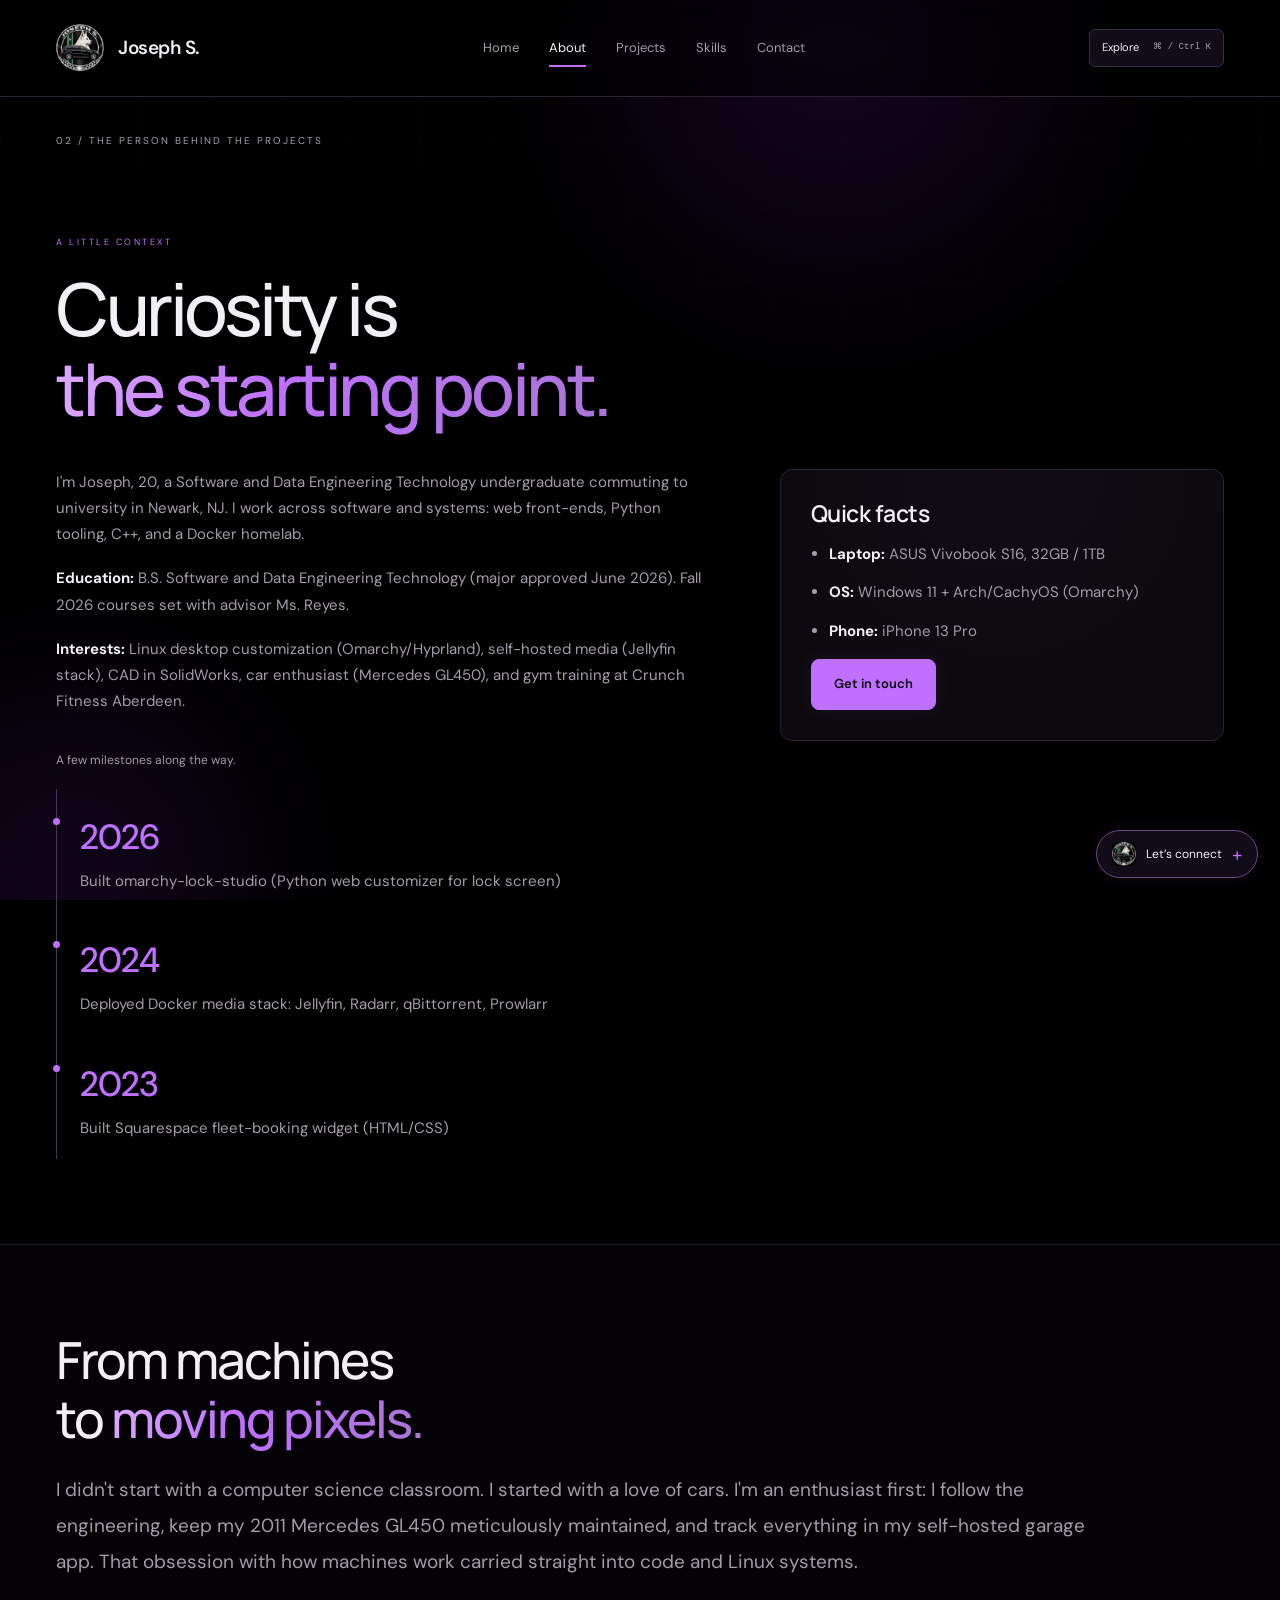
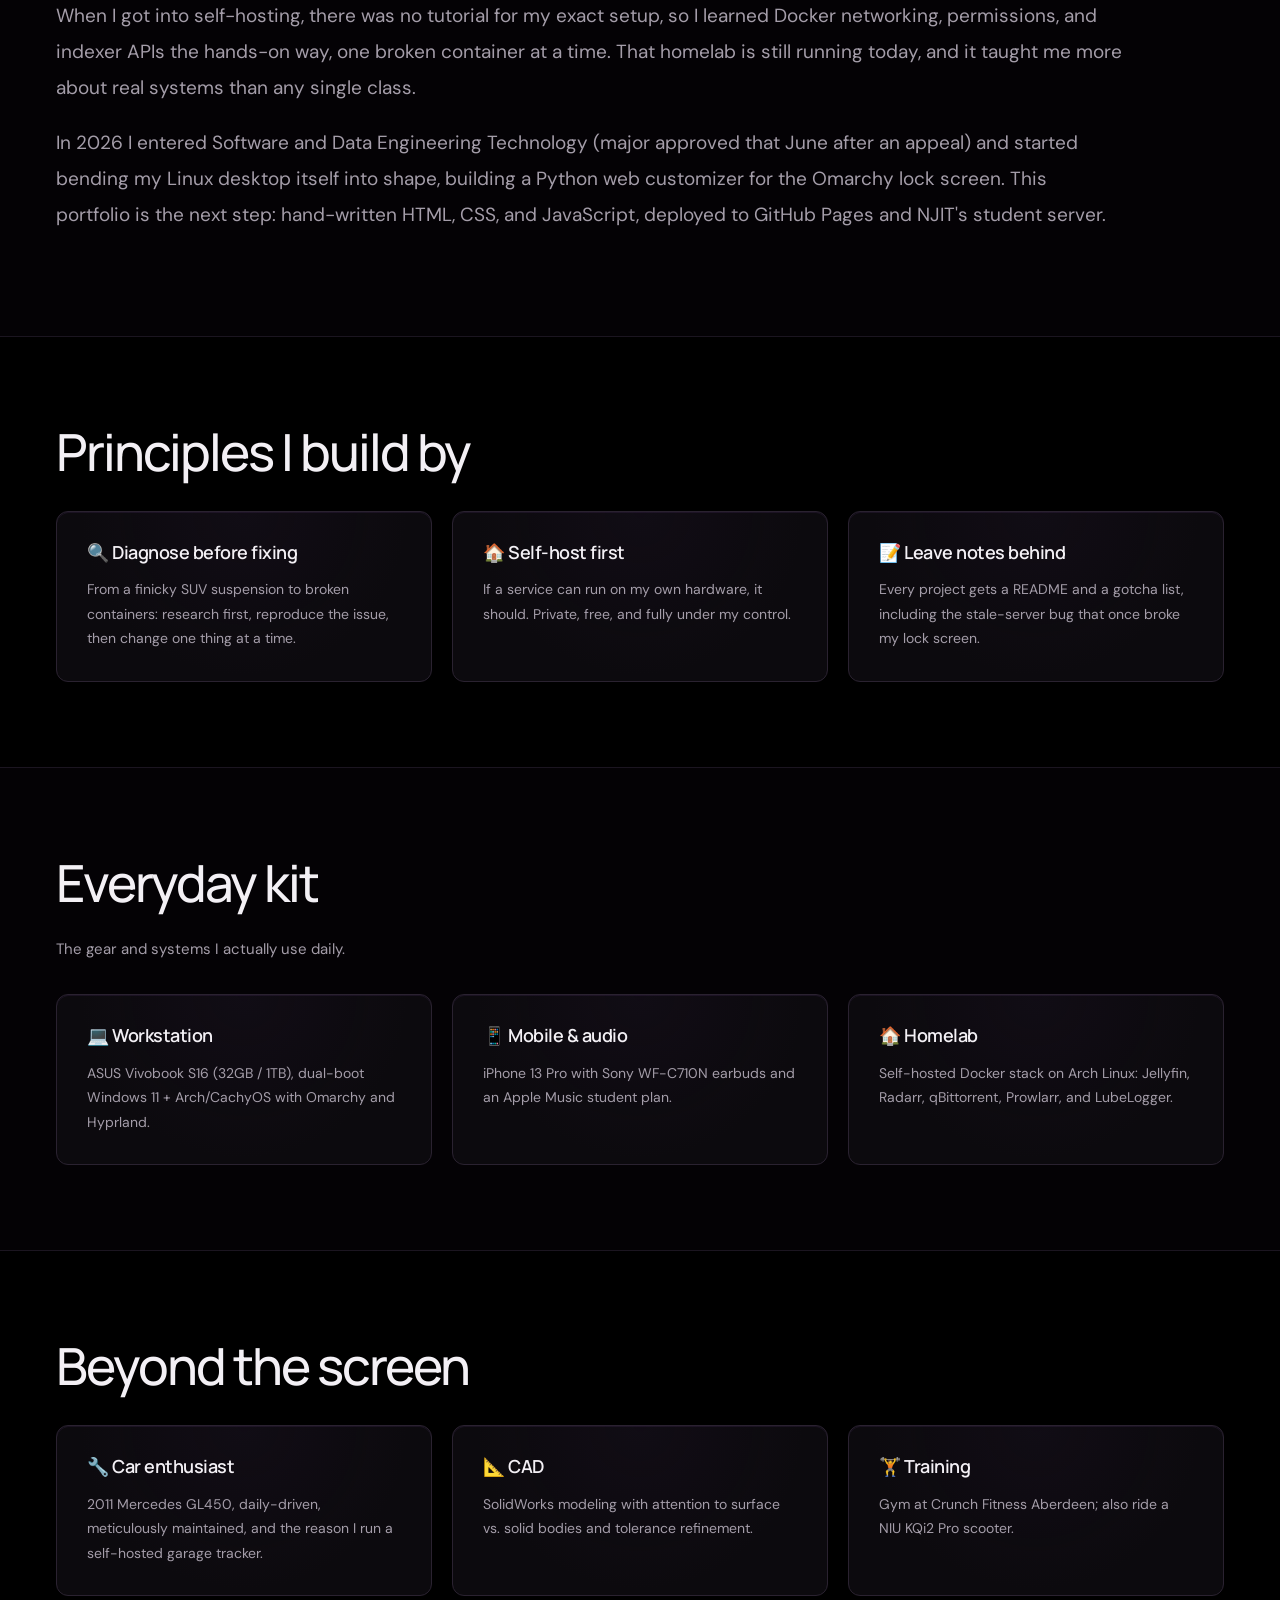
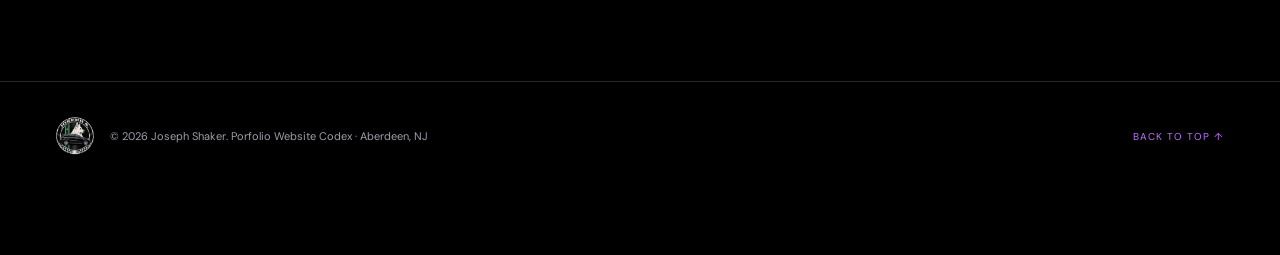
==== commit 17bd3fe5: "Use Joseph Shaker throughout portfolio and contact card" ====
--- a/about.html
+++ b/about.html
@@ -4,8 +4,8 @@
   <meta charset="UTF-8" />
   <meta name="viewport" content="width=device-width, initial-scale=1.0" />
   <meta name="theme-color" content="#000000" />
-  <meta name="description" content="About Joseph Michael Shaker, background, education, and interests." />
-  <title>Porfolio Website Codex | About Me | Joseph Michael Shaker</title>
+  <meta name="description" content="About Joseph Shaker, background, education, and interests." />
+  <title>Porfolio Website Codex | About Me | Joseph Shaker</title>
   <link rel="icon" href="assets/logo.png" />
   <link rel="stylesheet" href="styles.css" />
 </head>
@@ -136,7 +136,7 @@
 
   <footer class="site-footer">
     <div class="container footer-inner">
-      <p class="footer-brand"><img class="footer-logo" src="assets/logo.png" alt="Joseph S. logo" width="512" height="512" /><span>© <span id="year"></span> Joseph Michael Shaker. Porfolio Website Codex · Aberdeen, NJ</span></p>
+      <p class="footer-brand"><img class="footer-logo" src="assets/logo.png" alt="Joseph S. logo" width="512" height="512" /><span>© <span id="year"></span> Joseph Shaker. Porfolio Website Codex · Aberdeen, NJ</span></p>
       <p><a href="#top">Back to top ↑</a></p>
     </div>
   </footer>
@@ -144,7 +144,7 @@
   <details class="contact-widget" id="contact-widget">
     <summary aria-controls="contact-popover"><img src="assets/logo.png" alt="" width="24" height="24"><span>Let’s connect</span><span class="widget-indicator" aria-hidden="true">+</span></summary>
     <section class="contact-popover digital-card-body" id="contact-popover" aria-labelledby="widget-title">
-      <div class="widget-heading"><img src="assets/headshot.jpg" alt="Joseph Michael Shaker" width="48" height="48"><div><h2 id="widget-title">Joseph Shaker</h2><p>Aberdeen, NJ · Student &amp; builder</p></div><button class="widget-close" type="button" aria-label="Close contact card">×</button></div>
+      <div class="widget-heading"><img src="assets/headshot.jpg" alt="Joseph Shaker" width="48" height="48"><div><h2 id="widget-title">Joseph Shaker</h2><p>Aberdeen, NJ · Student &amp; builder</p></div><button class="widget-close" type="button" aria-label="Close contact card">×</button></div>
       <span class="widget-availability">● Open to internships &amp; collaboration</span>
       <div class="widget-links"><a href="mailto:Josephshaker2020@aol.com">Email <span>↗</span><small>Josephshaker2020@aol.com</small></a><a href="https://github.com/Fiercejojo88862" target="_blank" rel="noopener noreferrer">GitHub <span>↗</span></a><a href="https://www.linkedin.com/in/joseph-shaker-548a49247" target="_blank" rel="noopener noreferrer">LinkedIn <span>↗</span></a></div>
       <div class="widget-qr"><img src="assets/contact-qr.png" alt="Scan to open Joseph’s contact card on your phone" width="456" height="456"><p>Take my details with you.<br><a href="contact-card.html" target="_blank" rel="noopener">Open phone card ↗</a></p></div>
--- a/styles.css
+++ b/styles.css
@@ -27,3 +27,5 @@
 
 /* Visible cursor-following light without replacing the normal mouse pointer. */
 .mouse-spotlight{position:fixed;left:-325px;top:-325px;width:650px;height:650px;border-radius:50%;pointer-events:none;z-index:45;opacity:0;background:radial-gradient(circle at center,#bf70ff26 0%,#a94dff12 20%,#bf70ff06 44%,transparent 68%);mix-blend-mode:screen;transition:opacity .3s;will-change:transform}.pointer-active .mouse-spotlight{opacity:1}.mouse-spotlight:after{content:'';position:absolute;left:calc(50% - 18px);top:calc(50% - 18px);width:36px;height:36px;border:1px solid #cf93ff65;border-radius:50%;box-shadow:0 0 22px #bf70ff25}.mini-card,.step,.skill-group,.feature-card,.info-card,.contact-form,.hero-card,.project-card,.stat,.cta-banner,.focus-console,.digital-card{position:relative}.mini-card:after,.step:after,.skill-group:after,.feature-card:after,.info-card:after,.contact-form:after,.hero-card:after,.project-card:after,.stat:after,.cta-banner:after,.focus-console:after,.digital-card:after,.contact-popover:after{content:'';position:absolute;inset:0;border-radius:inherit;pointer-events:none;z-index:3;opacity:0;background:radial-gradient(240px circle at var(--pointer-x,50%) var(--pointer-y,50%),#bf70ff30,transparent 72%);box-shadow:inset 0 0 0 1px #c48aff55;transition:opacity .3s}.spotlight-active:after{opacity:1}.stat{overflow:hidden}@media(hover:none),(pointer:coarse){.mouse-spotlight{display:none}.spotlight-active:after{opacity:0}}@media(prefers-reduced-motion:reduce){.mouse-spotlight{display:none;will-change:auto}.spotlight-active:after{opacity:0}}
+
+.code-hero-art{position:relative;aspect-ratio:1/1.08;display:flex;flex-direction:column;justify-content:center;border:1px solid #bf70ff35;border-radius:9px;background:radial-gradient(circle at 50% 35%,#bf70ff20,transparent 70%),#09070e;padding:25px;overflow:hidden}.code-window-dots{position:absolute;top:18px;left:20px;display:flex;gap:6px}.code-window-dots i{width:6px;height:6px;border-radius:50%;background:#bf70ff55}.code-hero-symbol{font-family:monospace;font-size:clamp(65px,8vw,115px);line-height:1.5;text-align:center;letter-spacing:-12px;color:var(--accent);text-shadow:0 0 60px #bf70ff50}.code-hero-lines{display:grid;gap:10px;font-family:monospace;font-size:10px;color:var(--muted)}.code-hero-lines b{color:var(--accent);font-weight:400}.contact-portrait{display:flex;align-items:center;gap:22px;padding:18px;border:1px solid var(--border);border-radius:12px;background:var(--card);margin-bottom:25px}.contact-portrait .headshot{width:110px;height:130px;object-fit:cover;border-radius:9px;flex-shrink:0}.contact-portrait .section-kicker{font-size:7px;letter-spacing:1.5px;display:block;margin-bottom:10px}.contact-portrait h2{font-size:22px;letter-spacing:-.6px;margin-bottom:8px}.contact-portrait p{font-size:11px;margin:0}@media(max-width:560px){.contact-portrait{gap:15px;padding:14px}.contact-portrait .headshot{width:85px;height:105px}.contact-portrait h2{font-size:19px}.code-hero-symbol{font-size:105px}}
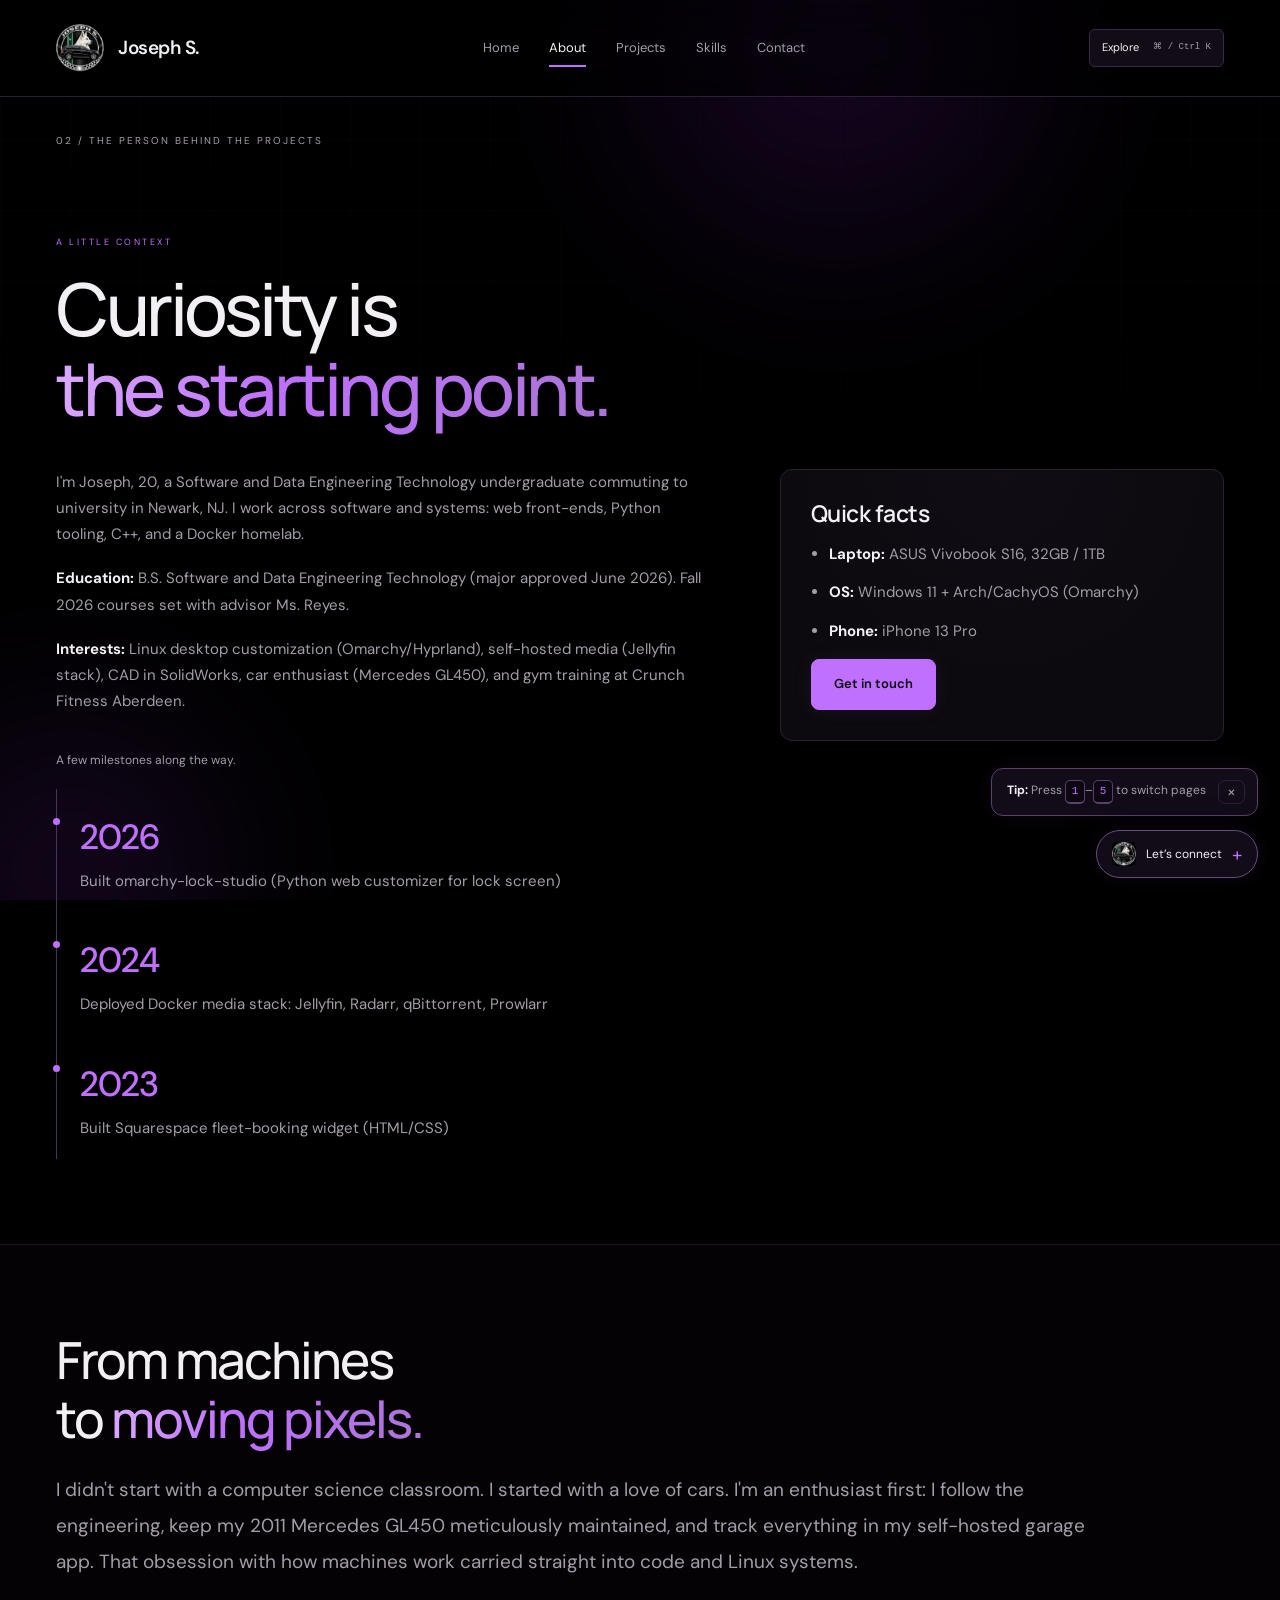
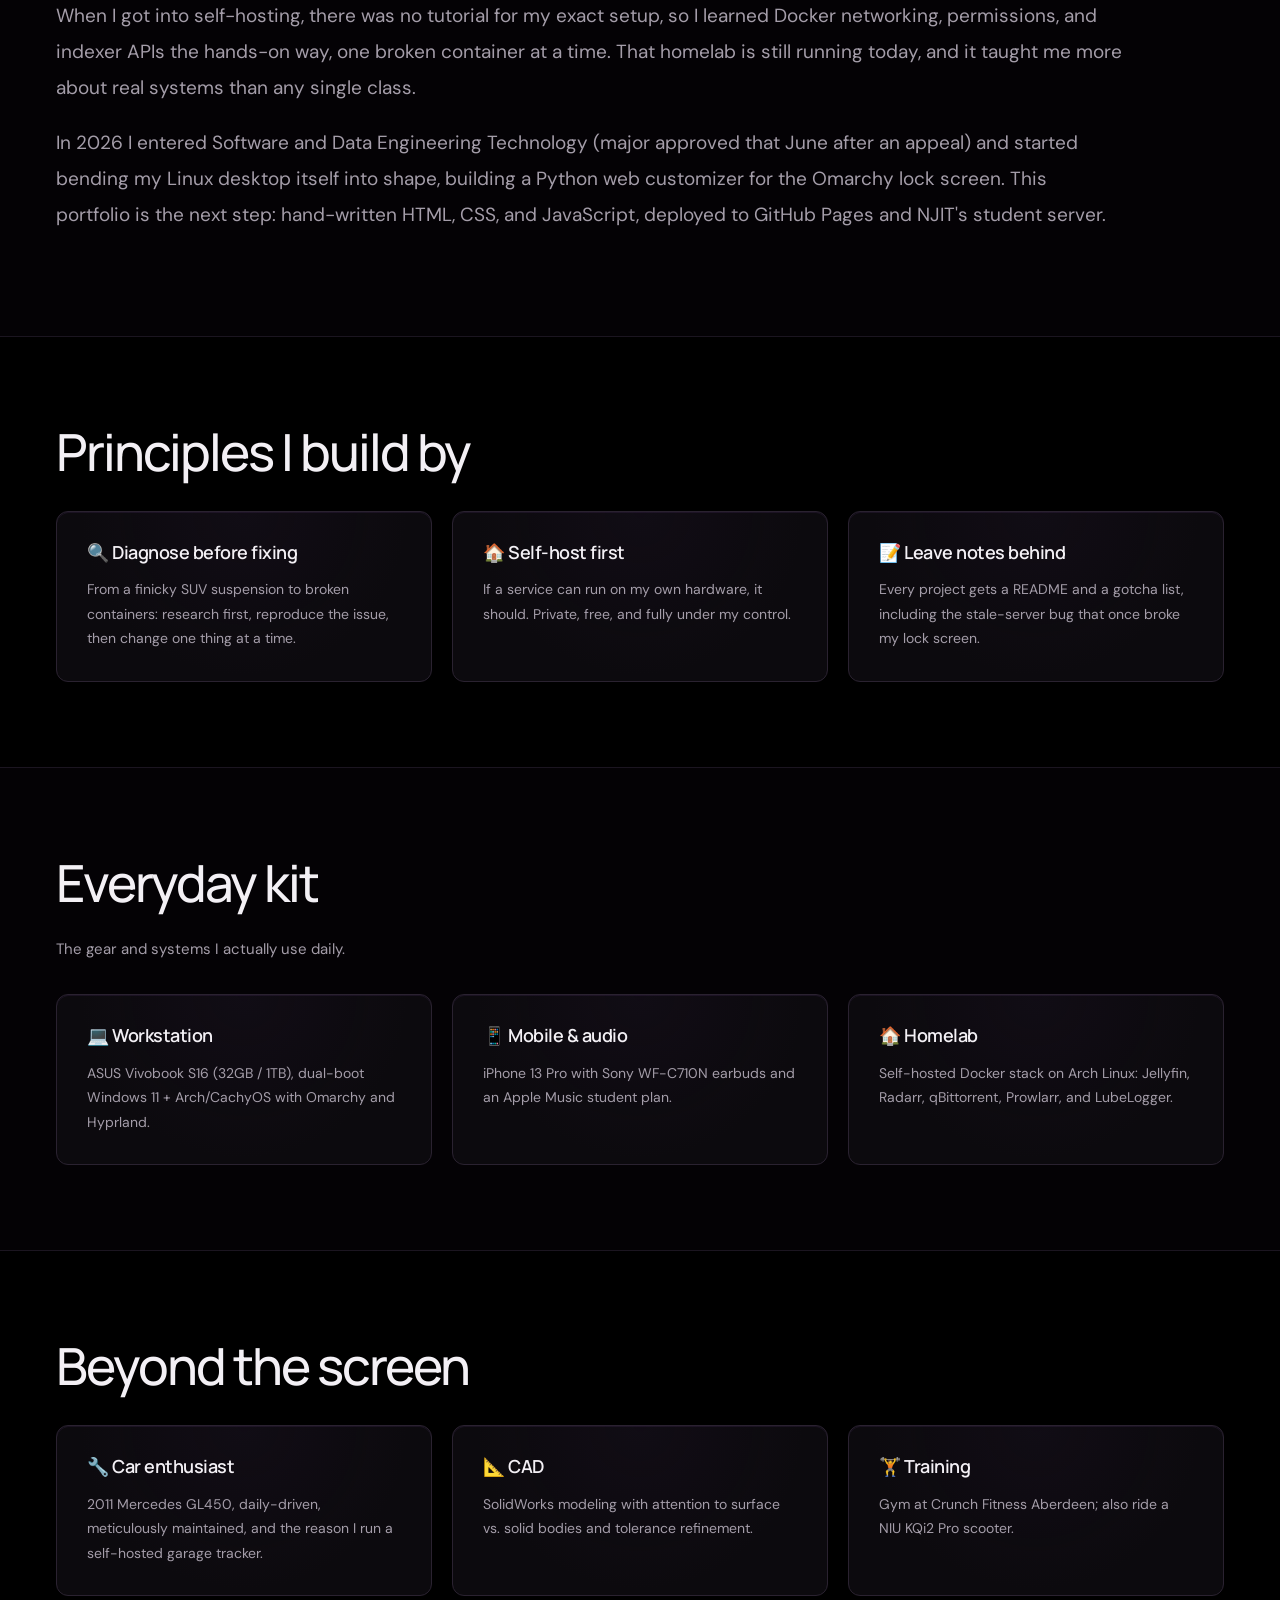
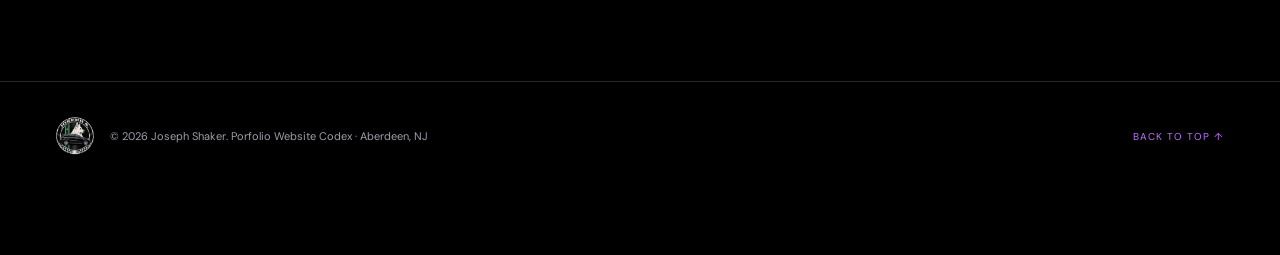
==== commit a27a080a: "Add 1-5 page shortcuts + hint" ====
--- a/about.html
+++ b/about.html
@@ -153,6 +153,11 @@
     </section>
   </details>
 
+  <div class="shortcut-hint" id="shortcut-hint" role="status">
+    <p><strong>Tip:</strong> Press <kbd>1</kbd>–<kbd>5</kbd> to switch pages</p>
+    <button type="button" data-close-hint aria-label="Dismiss shortcut tip">×</button>
+  </div>
+
   <dialog class="command-dialog" id="command-dialog" aria-labelledby="command-title">
     <div class="command-head"><h2 id="command-title">Where to next?</h2><button type="button" data-close-command aria-label="Close quick navigation">×</button></div>
     <label for="command-search" class="sr-only">Search pages</label><input id="command-search" type="search" placeholder="Find a page or project…" autocomplete="off" />
--- a/styles.css
+++ b/styles.css
@@ -29,3 +29,13 @@
 .mouse-spotlight{position:fixed;left:-325px;top:-325px;width:650px;height:650px;border-radius:50%;pointer-events:none;z-index:45;opacity:0;background:radial-gradient(circle at center,#bf70ff26 0%,#a94dff12 20%,#bf70ff06 44%,transparent 68%);mix-blend-mode:screen;transition:opacity .3s;will-change:transform}.pointer-active .mouse-spotlight{opacity:1}.mouse-spotlight:after{content:'';position:absolute;left:calc(50% - 18px);top:calc(50% - 18px);width:36px;height:36px;border:1px solid #cf93ff65;border-radius:50%;box-shadow:0 0 22px #bf70ff25}.mini-card,.step,.skill-group,.feature-card,.info-card,.contact-form,.hero-card,.project-card,.stat,.cta-banner,.focus-console,.digital-card{position:relative}.mini-card:after,.step:after,.skill-group:after,.feature-card:after,.info-card:after,.contact-form:after,.hero-card:after,.project-card:after,.stat:after,.cta-banner:after,.focus-console:after,.digital-card:after,.contact-popover:after{content:'';position:absolute;inset:0;border-radius:inherit;pointer-events:none;z-index:3;opacity:0;background:radial-gradient(240px circle at var(--pointer-x,50%) var(--pointer-y,50%),#bf70ff30,transparent 72%);box-shadow:inset 0 0 0 1px #c48aff55;transition:opacity .3s}.spotlight-active:after{opacity:1}.stat{overflow:hidden}@media(hover:none),(pointer:coarse){.mouse-spotlight{display:none}.spotlight-active:after{opacity:0}}@media(prefers-reduced-motion:reduce){.mouse-spotlight{display:none;will-change:auto}.spotlight-active:after{opacity:0}}
 
 .code-hero-art{position:relative;aspect-ratio:1/1.08;display:flex;flex-direction:column;justify-content:center;border:1px solid #bf70ff35;border-radius:9px;background:radial-gradient(circle at 50% 35%,#bf70ff20,transparent 70%),#09070e;padding:25px;overflow:hidden}.code-window-dots{position:absolute;top:18px;left:20px;display:flex;gap:6px}.code-window-dots i{width:6px;height:6px;border-radius:50%;background:#bf70ff55}.code-hero-symbol{font-family:monospace;font-size:clamp(65px,8vw,115px);line-height:1.5;text-align:center;letter-spacing:-12px;color:var(--accent);text-shadow:0 0 60px #bf70ff50}.code-hero-lines{display:grid;gap:10px;font-family:monospace;font-size:10px;color:var(--muted)}.code-hero-lines b{color:var(--accent);font-weight:400}.contact-portrait{display:flex;align-items:center;gap:22px;padding:18px;border:1px solid var(--border);border-radius:12px;background:var(--card);margin-bottom:25px}.contact-portrait .headshot{width:110px;height:130px;object-fit:cover;border-radius:9px;flex-shrink:0}.contact-portrait .section-kicker{font-size:7px;letter-spacing:1.5px;display:block;margin-bottom:10px}.contact-portrait h2{font-size:22px;letter-spacing:-.6px;margin-bottom:8px}.contact-portrait p{font-size:11px;margin:0}@media(max-width:560px){.contact-portrait{gap:15px;padding:14px}.contact-portrait .headshot{width:85px;height:105px}.contact-portrait h2{font-size:19px}.code-hero-symbol{font-size:105px}}
+
+/* Number-key page switcher hint, bottom-right above the contact widget. */
+.shortcut-hint{position:fixed;right:max(22px,env(safe-area-inset-right));bottom:84px;z-index:59;display:flex;align-items:center;gap:12px;max-width:min(320px,calc(100vw - 28px));padding:11px 12px 11px 15px;border:1px solid #59406e;border-radius:12px;background:#140c1aee;color:var(--text);font-size:12px;box-shadow:0 8px 35px #0008,0 0 24px #bf70ff15;backdrop-filter:blur(20px);-webkit-backdrop-filter:blur(20px);opacity:0;transform:translateY(10px);transition:opacity .4s var(--ease),transform .4s var(--ease)}
+.shortcut-hint.show{opacity:1;transform:none}
+.shortcut-hint p{margin:0;color:var(--muted)}
+.shortcut-hint strong{color:var(--text)}
+.shortcut-hint kbd{display:inline-block;min-width:20px;padding:1px 5px;border:1px solid #59406e;border-bottom-width:2px;border-radius:5px;background:#0c0710;color:var(--accent);font-size:11px;text-align:center}
+.shortcut-hint button{flex-shrink:0;border:1px solid var(--border);border-radius:7px;background:transparent;color:var(--muted);font-size:16px;line-height:1;padding:3px 8px}
+.shortcut-hint button:hover{color:var(--text);border-color:var(--accent)}
+@media(max-width:560px){.shortcut-hint{right:14px;bottom:80px;font-size:11px}}
